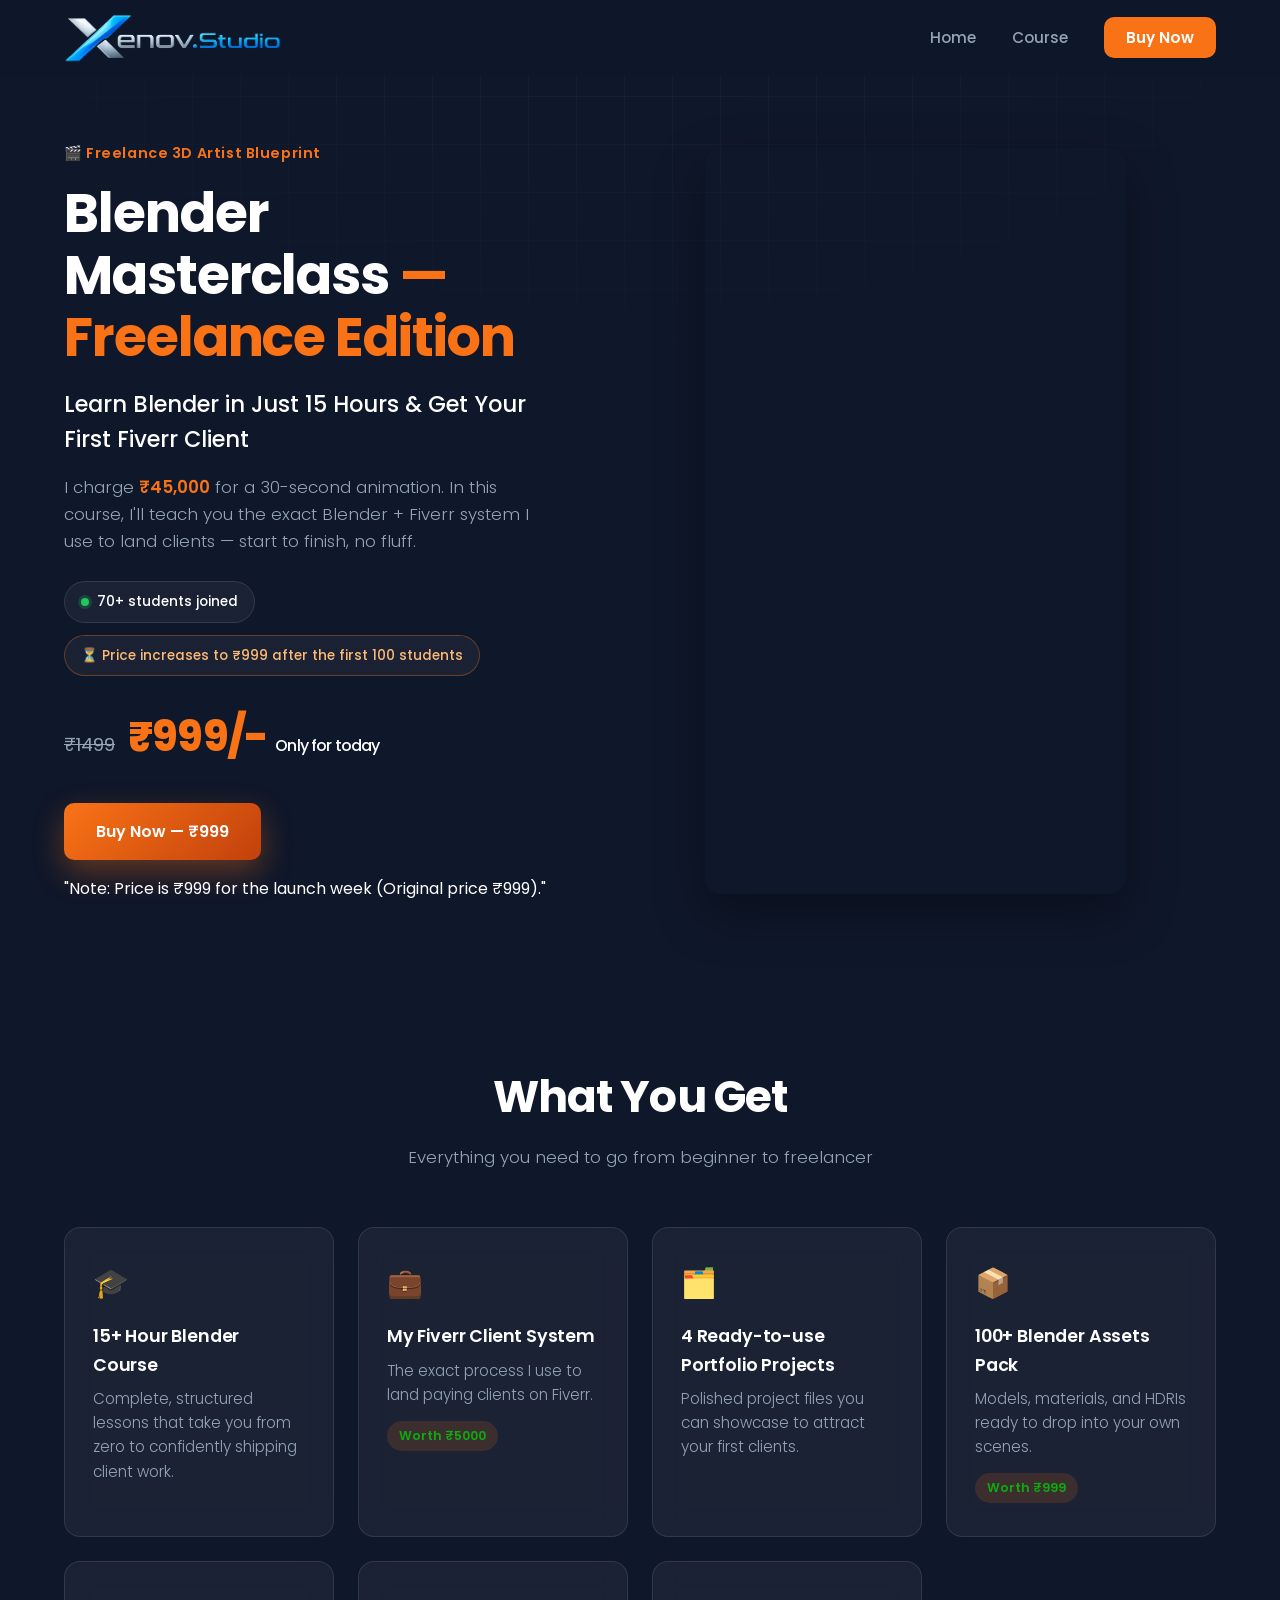
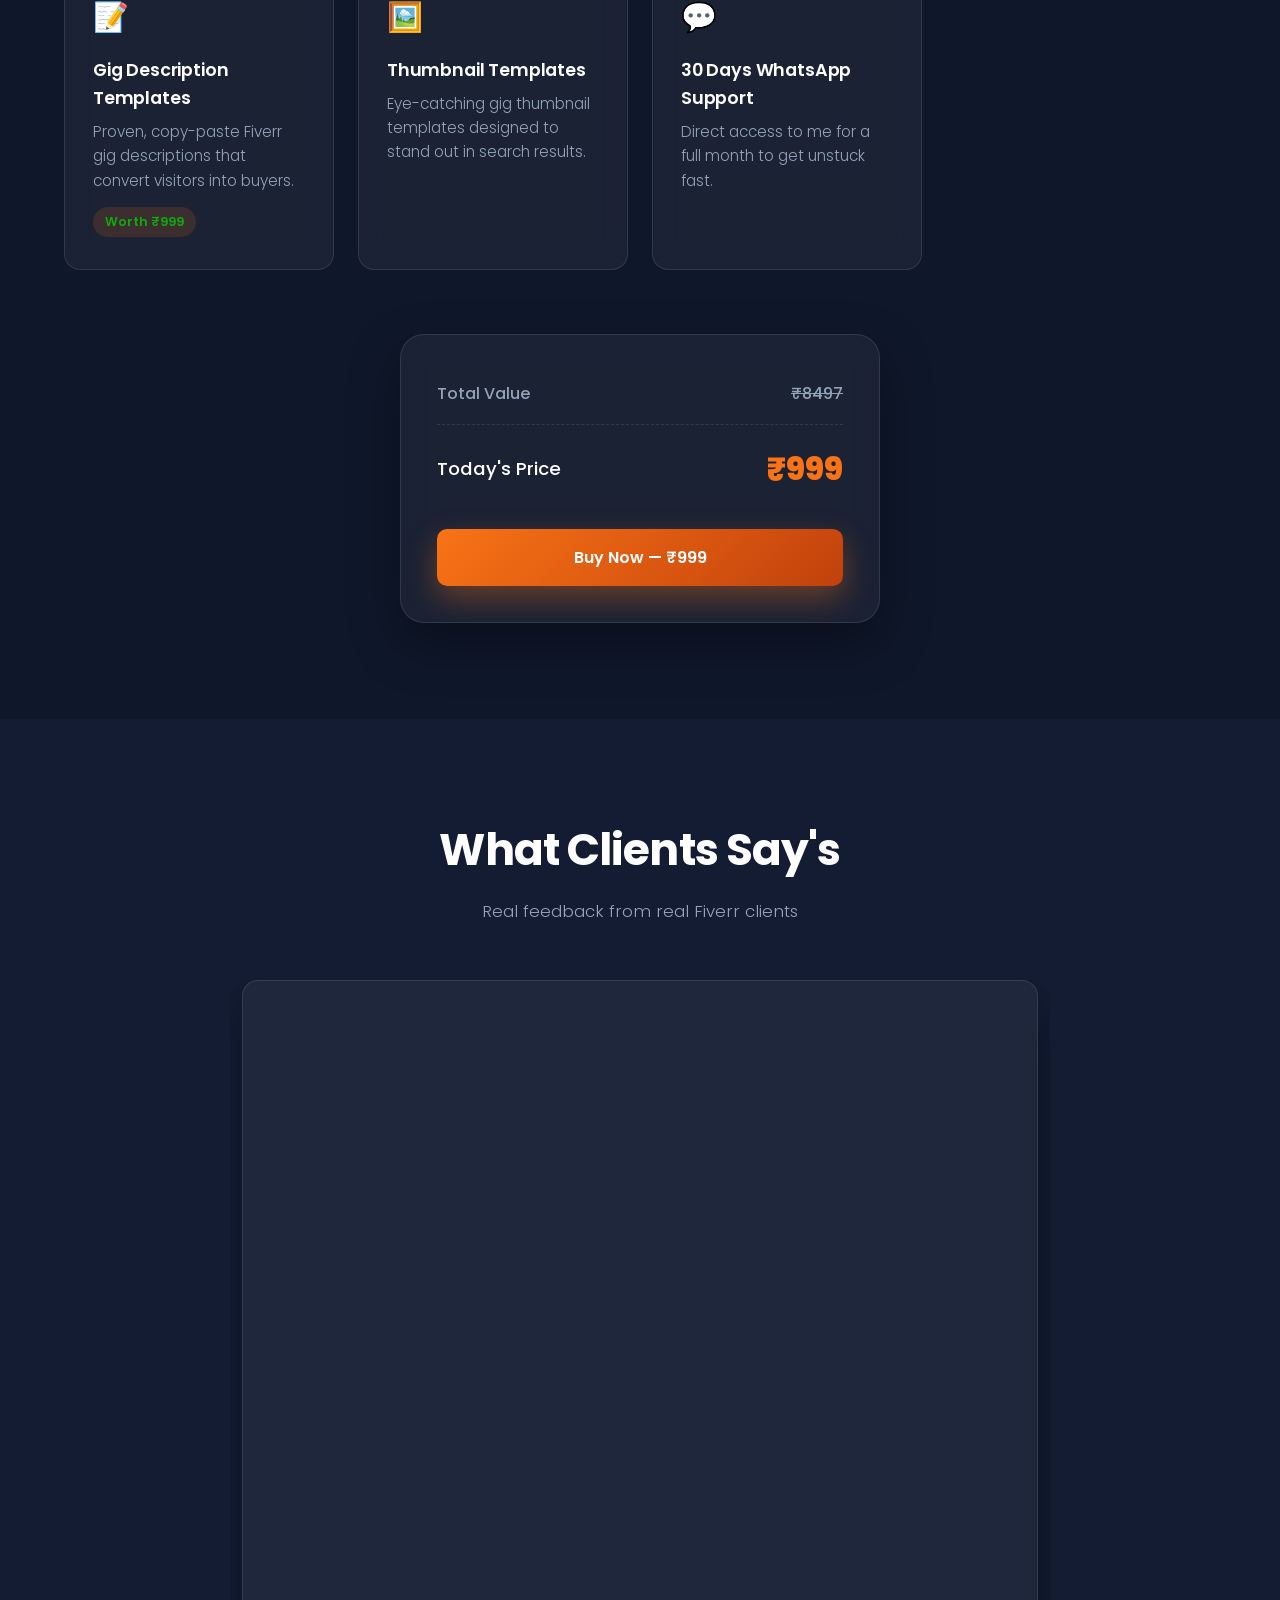
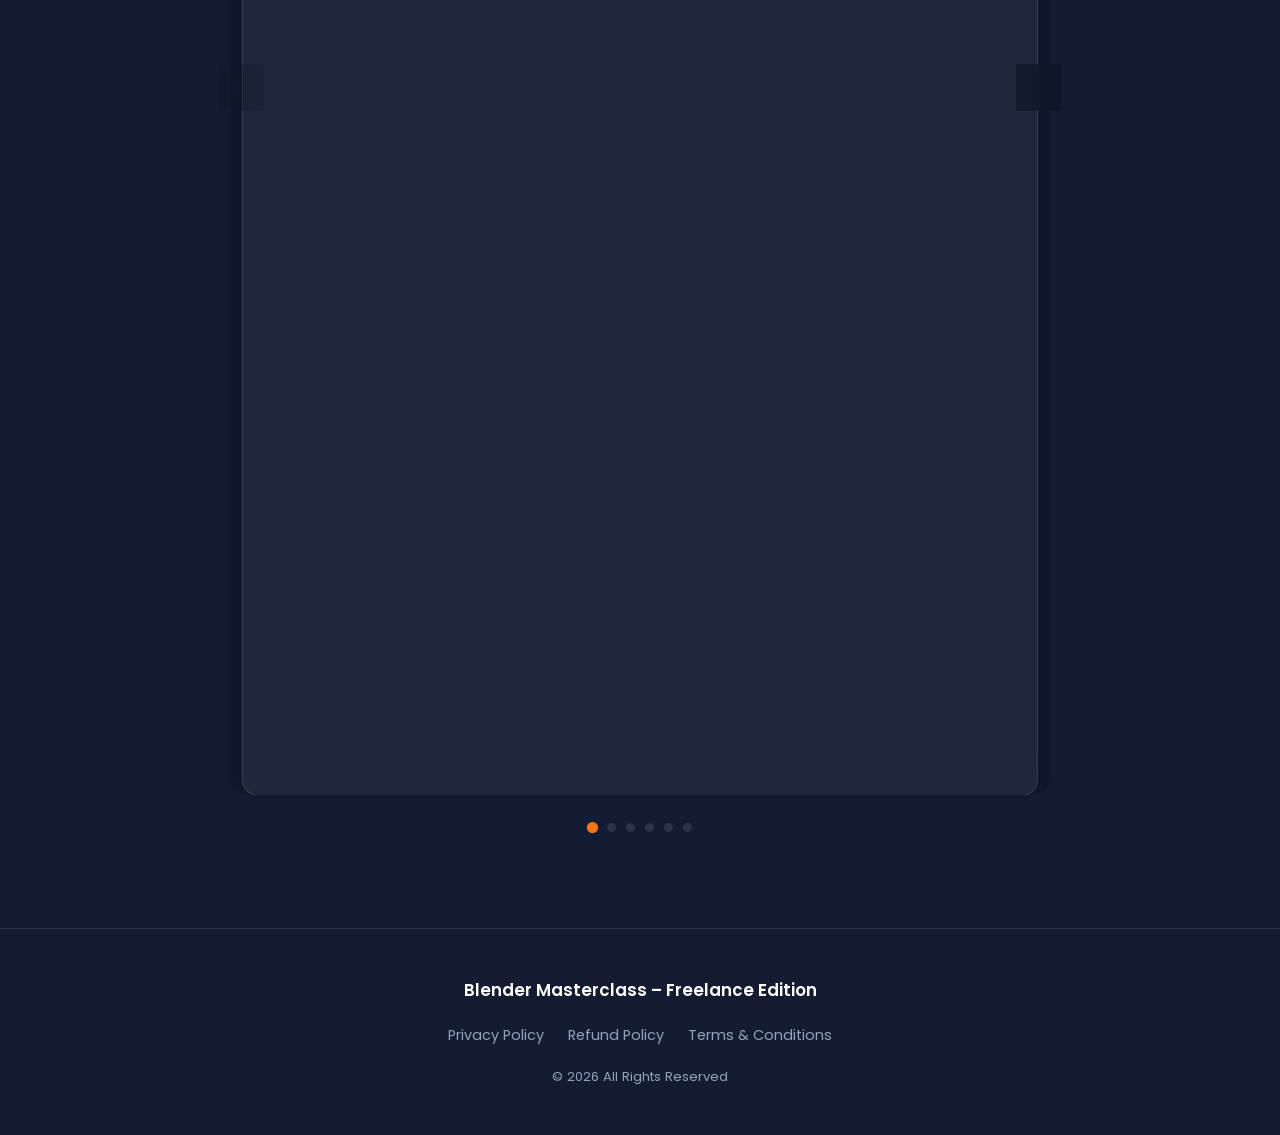
==== index.html @ 44f18f53 "Update old price from ₹999 to ₹1499" ====
<!doctype html>
<html lang="en">
  <head>
    <meta charset="UTF-8" />
    <meta name="viewport" content="width=device-width, initial-scale=1.0" />
    <title>
      Blender Masterclass – Freelance Edition | Learn Blender in 15 Hours
    </title>
    <meta
      name="description"
      content="Learn Blender in just 15 hours and land your first Fiverr client with the exact Blender + Fiverr system used to charge ₹45,000 per animation."
    />

    <!-- Google Font: Poppins -->
    <link rel="icon" type="image/png" href="images/favicon.ico" />
    <link rel="preconnect" href="https://fonts.googleapis.com" />
    <link rel="preconnect" href="https://fonts.gstatic.com" crossorigin />
    <link
      href="https://fonts.googleapis.com/css2?family=Poppins:wght@300;400;500;600;700;800&display=swap"
      rel="stylesheet"
    />
<!-- Meta Pixel Code -->
<script>
!function(f,b,e,v,n,t,s)
{if(f.fbq)return;n=f.fbq=function(){n.callMethod?
n.callMethod.apply(n,arguments):n.queue.push(arguments)};
if(!f._fbq)f._fbq=n;n.push=n;n.loaded=!0;n.version='2.0';
n.queue=[];t=b.createElement(e);t.async=!0;
t.src=v;s=b.getElementsByTagName(e)[0];
s.parentNode.insertBefore(t,s)}(window, document,'script',
'https://connect.facebook.net/en_US/fbevents.js');
fbq('init', '1655776532101405');
fbq('track', 'PageView');
</script>
<!-- What is currently on line 35 -->
<noscript>
  <img height="1" width="1" style="display:none" src="https://www.facebook.com/tr?id=1655776532101405&ev=PageView&noscript=1" />
</noscript>
<!-- End Meta Pixel Code -->
    
    <link rel="stylesheet" href="style.css" />
  </head>
  <body>
    <!-- ===================== VIEWPORT GRID BACKDROP (decorative, purely visual) ===================== -->
    <div class="viewport-grid" aria-hidden="true"></div>

    <!-- ===================== NAVIGATION ===================== -->
    <header class="navbar" id="navbar">
      <nav class="nav-container">
        <a href="#home" class="logo">
          <img src="images/Logo.png" alt="BlenderMC Logo" class="logo-img" />
        </a>

        <button
          class="hamburger"
          id="hamburger"
          aria-label="Toggle navigation menu"
          aria-expanded="false"
          aria-controls="nav-menu"
        >
          <span></span>
          <span></span>
          <span></span>
        </button>

        <ul class="nav-menu" id="nav-menu">
          <li><a href="index.html" class="nav-link">Home</a></li>
          <li><a href="#" class="nav-link">Course</a></li>
          <!-- <li><a href="index.html/contact" class="nav-link">Contact</a></li> -->
          <li>
            <!-- REPLACE HERE: Point this Buy Now link to your Razorpay payment link -->
            <a
              href="https://rzp.io/rzp/dGsF0F70"
              class="nav-link nav-cta"
              id="navBuyBtn"
              >Buy Now</a
            >
          </li>
        </ul>
      </nav>
    </header>

    <main>
      <!-- ===================== HERO SECTION ===================== -->
      <section class="hero" id="home">
        <div class="hero-container">
          <div class="hero-content fade-in">
            <p class="eyebrow">🎬 Freelance 3D Artist Blueprint</p>

            <h1 class="hero-title">
              Blender Masterclass
              <span class="accent-text">— Freelance Edition</span>
            </h1>

            <p class="hero-subtitle">
              Learn Blender in Just 15 Hours &amp; Get Your First Fiverr Client
            </p>

            <p class="hero-description">
              I charge <strong>₹45,000</strong> for a 30-second animation. In
              this course, I'll teach you the exact Blender + Fiverr system I
              use to land clients — start to finish, no fluff.
            </p>

            <div class="hero-badges">
              <span class="badge">
                <span class="badge-dot" aria-hidden="true"></span>
                70+ students joined
              </span>
              <span class="badge badge-warning">
                ⏳ Price increases to ₹999 after the first 100 students
              </span>
            </div>

            <div class="price-tag">
              <span class="price-old">₹1499</span>
              <span class="price-new"
                >₹999/- <small>Only for today</small></span
              >
            </div>

            <div class="hero-cta">
              <!-- REPLACE HERE: Add your Razorpay payment link to this Buy Now button -->
              <a
                href="https://rzp.io/rzp/dGsF0F70"
                class="btn btn-primary"
                id="heroBuyBtn"
              >
                Buy Now — ₹999
              </a>
              <!-- REPLACE HERE: Add your WhatsApp chat link (e.g. https://wa.me/916297179352) -->
              <!-- <a
                href="https://wa.me/916297179352"
                class="btn btn-secondary"
                id="heroWhatsappBtn"
                target="_blank"
                rel="noopener"
              >
                <svg
                  class="btn-icon"
                  viewBox="0 0 24 24"
                  width="20"
                  height="20"
                  aria-hidden="true"
                >
                  <path
                    fill="currentColor"
                    d="M12.04 2C6.58 2 2.13 6.45 2.13 11.91c0 1.75.46 3.48 1.32 4.98L2.05 22l5.25-1.38a9.9 9.9 0 0 0 4.74 1.2h.01c5.46 0 9.91-4.45 9.91-9.91 0-2.65-1.03-5.14-2.9-7.01A9.86 9.86 0 0 0 12.04 2zm0 18.13h-.01c-1.48 0-2.93-.4-4.2-1.10l-.3-.18-3.12.82.83-3.04-.2-.31a8.18 8.18 0 0 1-1.26-4.36c0-4.54 3.7-8.23 8.26-8.23 2.2 0 4.27.86 5.83 2.42a8.18 8.18 0 0 1 2.41 5.82c0 4.55-3.7 8.24-8.24 8.24z"
                  />
                </svg>
                Chat on WhatsApp
              </a> -->
              <p>
                "Note: Price is ₹999 for the launch week (Original price ₹999)."
              </p>
            </div>
          </div>

          <div class="hero-visual fade-in">
            <!-- Signature element: hero video styled as a Blender viewport frame -->
            <div class="viewport-frame float-anim">
              <!-- REPLACE HERE: swap YOUR_VIDEO_ID with your actual YouTube video/Shorts ID -->
              <div class="video-wrapper-vertical">
                <iframe
                  src="https://www.youtube.com/embed/dFa8QdQva6A"
                  title="Blender Masterclass Course Preview"
                  frameborder="0"
                  referrerpolicy="strict-origin-when-cross-origin"
                  allow="
                    accelerometer;
                    autoplay;
                    clipboard-write;
                    encrypted-media;
                    gyroscope;
                    picture-in-picture;
                  "
                  allowfullscreen
                  loading="lazy"
                ></iframe>
              </div>
            </div>
          </div>
        </div>
      </section>

      <!-- ===================== WHAT YOU GET SECTION ===================== -->
      <section class="features-section" id="course">
        <div class="section-container">
          <h2 class="section-heading fade-in">What You Get</h2>
          <p class="section-subheading fade-in">
            Everything you need to go from beginner to freelancer
          </p>

          <div class="features-grid">
            <div class="feature-card fade-in">
              <span class="feature-icon" aria-hidden="true">🎓</span>
              <h3>15+ Hour Blender Course</h3>
              <p>
                Complete, structured lessons that take you from zero to
                confidently shipping client work.
              </p>
            </div>

            <div class="feature-card fade-in">
              <span class="feature-icon" aria-hidden="true">💼</span>
              <h3>My Fiverr Client System</h3>
              <p>The exact process I use to land paying clients on Fiverr.</p>
              <span class="feature-value">Worth ₹5000</span>
            </div>

            <div class="feature-card fade-in">
              <span class="feature-icon" aria-hidden="true">🗂️</span>
              <h3>4 Ready-to-use Portfolio Projects</h3>
              <p>
                Polished project files you can showcase to attract your first
                clients.
              </p>
            </div>

            <div class="feature-card fade-in">
              <span class="feature-icon" aria-hidden="true">📦</span>
              <h3>100+ Blender Assets Pack</h3>
              <p>
                Models, materials, and HDRIs ready to drop into your own scenes.
              </p>
              <span class="feature-value">Worth ₹999</span>
            </div>

            <div class="feature-card fade-in">
              <span class="feature-icon" aria-hidden="true">📝</span>
              <h3>Gig Description Templates</h3>
              <p>
                Proven, copy-paste Fiverr gig descriptions that convert visitors
                into buyers.
              </p>
              <span class="feature-value">Worth ₹999</span>
            </div>

            <div class="feature-card fade-in">
              <span class="feature-icon" aria-hidden="true">🖼️</span>
              <h3>Thumbnail Templates</h3>
              <p>
                Eye-catching gig thumbnail templates designed to stand out in
                search results.
              </p>
            </div>

            <div class="feature-card fade-in">
              <span class="feature-icon" aria-hidden="true">💬</span>
              <h3>30 Days WhatsApp Support</h3>
              <p>Direct access to me for a full month to get unstuck fast.</p>
            </div>
          </div>

          <!-- Pricing summary -->
          <div class="pricing-summary fade-in">
            <div class="pricing-row">
              <span>Total Value</span>
              <span class="pricing-strike">₹8497</span>
            </div>
            <div class="pricing-row pricing-row-final">
              <span>Today's Price</span>
              <span class="pricing-final">₹999</span>
            </div>
            <!-- REPLACE HERE: Add your Razorpay payment link to this Buy Now button -->
            <a
              href="https://rzp.io/rzp/dGsF0F70"
              class="btn btn-primary btn-block"
              id="featuresBuyBtn"
              >Buy Now — ₹999</a
            >
          </div>
        </div>
      </section>
      <!-- ===================== CUSTOMER REVIEWS SECTION ===================== -->
      <section class="reviews-section" id="reviews">
        <div class="section-container">
          <h2 class="section-heading fade-in">What Clients Say's</h2>
          <p class="section-subheading fade-in">
            Real feedback from real Fiverr clients
          </p>

          <div class="reviews-carousel fade-in" id="reviewsCarousel">
            <div class="carousel-viewport" id="carouselViewport">
              <div class="reviews-track" id="reviewsTrack">
                <!-- Slide 1: YouTube video testimonial -->
                <div class="review-slide">
                  <div class="slide-frame">
                    <!-- REPLACE HERE: swap YOUR_VIDEO_ID with your testimonial video's YouTube ID -->
                    <iframe
                      src="https://www.youtube.com/embed/7azo1lVcGx8?si=S8cuepC3qhZwIMTM"
                      title="Client video testimonial"
                      frameborder="0"
                      referrerpolicy="strict-origin-when-cross-origin"
                      allow="
                        accelerometer;
                        autoplay;
                        clipboard-write;
                        encrypted-media;
                        gyroscope;
                        picture-in-picture;
                      "
                      allowfullscreen
                      loading="lazy"
                    ></iframe>
                  </div>
                </div>

                <!-- Slide 2: Fiverr gig screenshot (part 1) -->
                <div class="review-slide">
                  <div class="slide-frame slide-frame-image">
                    <!-- REPLACE HERE: swap with your Fiverr gig screenshot (top part) -->
                    <img
                      src="images/fiverr-gig-1.jpeg"
                      alt="Fiverr gig listing screenshot, part 1"
                      loading="lazy"
                    />
                  </div>
                </div>

                <!-- Slide 3: Fiverr gig screenshot (part 2) -->
                <div class="review-slide">
                  <div class="slide-frame slide-frame-image">
                    <!-- REPLACE HERE: swap with your Fiverr gig screenshot (remaining part) -->
                    <img
                      src="images/fiverr-gig-2.jpeg"
                      alt="Fiverr gig listing screenshot, part 2"
                      loading="lazy"
                    />
                  </div>
                </div>

                <!-- Slide 4: Client review 1 -->
                <div class="review-slide">
                  <div class="slide-frame slide-frame-review">
                    <div class="review-card">
                      <svg
                        class="quote-icon"
                        viewBox="0 0 32 24"
                        width="36"
                        aria-hidden="true"
                      >
                        <path
                          fill="currentColor"
                          d="M0 24V13.5C0 6 4.8 0.8 12 0v5.5C8 6.5 5.6 9 5.6 13.5H12V24H0zm18 0V13.5C18 6 22.8 0.8 30 0v5.5c-4 1-6.4 3.5-6.4 8H30V24H18z"
                        />
                      </svg>
                      <div class="testi-stars">★★★★★</div>
                      <!-- REPLACE HERE: swap in your client's review text -->
                      <p class="review-text">
                        "Amazing experience working with him! He understood
                        exactly what I wanted and delivered a high-quality video
                        even better than I expected. Communication was smooth,
                        and he was very professional throughout the whole
                        process. I highly recommend him and will definitely work
                        with him again!"
                      </p>
                      <div class="review-author">
                        <!-- REPLACE HERE: swap with client's profile/company logo -->
                        <img
                          src="images/client-logo-1.jpeg"
                          alt=""
                          class="review-avatar"
                          loading="lazy"
                        />
                        <div class="review-author-info">
                          <!-- REPLACE HERE: client name -->
                          <span class="review-name">Zetch_</span>
                          <!-- REPLACE HERE: client country/region -->
                          <span class="review-location">— Turkey</span>
                        </div>
                      </div>
                    </div>
                  </div>
                </div>

                <!-- Slide 5: Client review 2 -->
                <div class="review-slide">
                  <div class="slide-frame slide-frame-review">
                    <div class="review-card">
                      <svg
                        class="quote-icon"
                        viewBox="0 0 32 24"
                        width="36"
                        aria-hidden="true"
                      >
                        <path
                          fill="currentColor"
                          d="M0 24V13.5C0 6 4.8 0.8 12 0v5.5C8 6.5 5.6 9 5.6 13.5H12V24H0zm18 0V13.5C18 6 22.8 0.8 30 0v5.5c-4 1-6.4 3.5-6.4 8H30V24H18z"
                        />
                      </svg>
                      <div class="testi-stars">★★★★★</div>
                      <!-- REPLACE HERE: swap in your client's review text -->
                      <p class="review-text">
                        "Amazing work! Super easy to communicate with and very
                        responsive to feedback. The delivery exceeded my
                        expectations and I'll definitely come back for more
                        projects!"
                      </p>
                      <div class="review-author">
                        <!-- REPLACE HERE: swap with client's profile/company logo -->
                        <img
                          src="images/client-logo-2.jpeg"
                          alt=""
                          class="review-avatar"
                          loading="lazy"
                        />
                        <div class="review-author-info">
                          <!-- REPLACE HERE: client name -->
                          <span class="review-name">Perimvo</span>
                          <!-- REPLACE HERE: client country/region -->
                          <span class="review-location">_Netherlands</span>
                        </div>
                      </div>
                    </div>
                  </div>
                </div>

                <!-- Slide 6: Client review 3 -->
                <div class="review-slide">
                  <div class="slide-frame slide-frame-review">
                    <div class="review-card">
                      <svg
                        class="quote-icon"
                        viewBox="0 0 32 24"
                        width="36"
                        aria-hidden="true"
                      >
                        <path
                          fill="currentColor"
                          d="M0 24V13.5C0 6 4.8 0.8 12 0v5.5C8 6.5 5.6 9 5.6 13.5H12V24H0zm18 0V13.5C18 6 22.8 0.8 30 0v5.5c-4 1-6.4 3.5-6.4 8H30V24H18z"
                        />
                      </svg>
                      <div class="testi-stars">★★★★★</div>
                      <!-- REPLACE HERE: swap in your client's review text -->
                      <p class="review-text">
                        "Best guy on Fiverr, i order from him only!"
                      </p>
                      <div class="review-author">
                        <!-- REPLACE HERE: swap with client's profile/company logo -->
                        <img
                          src="images/client-logo-3.jpeg"
                          alt=""
                          class="review-avatar"
                          loading="lazy"
                        />
                        <div class="review-author-info">
                          <!-- REPLACE HERE: client name -->
                          <span class="review-name">Teamblazeforce</span>
                          <!-- REPLACE HERE: client country/region -->
                          <span class="review-location">_Norway</span>
                        </div>
                      </div>
                    </div>
                  </div>
                </div>
              </div>
            </div>

            <!-- Prev / Next controls -->
            <button
              class="carousel-btn carousel-btn-prev"
              id="prevSlideBtn"
              aria-label="Previous slide"
            >
              <svg
                viewBox="0 0 24 24"
                width="22"
                height="22"
                aria-hidden="true"
              >
                <path
                  fill="currentColor"
                  d="M10.4 7.4 14 6l-6 6 6 6 1.4-1.4L10.8 12z"
                />
              </svg>
            </button>
            <button
              class="carousel-btn carousel-btn-next"
              id="nextSlideBtn"
              aria-label="Next slide"
            >
              <svg
                viewBox="0 0 24 24"
                width="22"
                height="22"
                aria-hidden="true"
              >
                <path
                  fill="currentColor"
                  d="M8.6 7.4 10 6l6 6-6 6-1.4-1.4L13.2 12z"
                />
              </svg>
            </button>
          </div>

          <!-- Pagination dots (generated by JS) -->
          <div
            class="carousel-dots"
            id="carouselDots"
            role="tablist"
            aria-label="Review slides"
          ></div>
        </div>
      </section>
    </main>

    <!-- ===================== FOOTER ===================== -->
    <footer class="footer">
      <div class="section-container footer-container">
        <p class="footer-brand">Blender Masterclass – Freelance Edition</p>
        <ul class="footer-links">
          <li><a href="#">Privacy Policy</a></li>
          <li><a href="#">Refund Policy</a></li>
          <li><a href="#">Terms &amp; Conditions</a></li>
        </ul>
        <p class="footer-copy">© 2026 All Rights Reserved</p>
      </div>
    </footer>

    <script src="script.js"></script>
    <script>
  document.addEventListener("DOMContentLoaded", function () {
    const currentParams = window.location.search;

    if (currentParams) {
      const cleanParams = currentParams.startsWith("?") ? currentParams.substring(1) : currentParams;
      const buyButtons = document.querySelectorAll('a[href*="razorpay.com"], a[href*="rzp.io"]');

      buyButtons.forEach(function (button) {
        let originalHref = button.getAttribute("href");
        if (originalHref) {
          const separator = originalHref.includes("?") ? "&" : "?";
          button.setAttribute("href", originalHref + separator + cleanParams);
        }
      });
    }
  });
    </script>
  </body>
</html>
---- style.css ----
/* ==========================================================================
   Blender Masterclass – Freelance Edition
   style.css
   --------------------------------------------------------------------------
   Design tokens live at the top as CSS custom properties. The visual concept
   borrows from Blender's own 3D viewport: a dark workspace, dashed corner
   brackets that frame the hero preview like a viewport gizmo, and a fine
   background grid reminiscent of the 3D-cursor grid floor in Blender.
   ========================================================================== */

:root {
  /* ---- Color tokens ---- */
  --color-bg: #0F172A;
  --color-bg-soft: #131c33;
  --color-surface: rgba(255, 255, 255, 0.05);
  --color-surface-border: rgba(255, 255, 255, 0.1);
  --color-text: #FFFFFF;
  --color-text-muted: #94A3B8;
  --color-accent: #F97316;
  --color-accent-dark: #C2410C;
  --color-accent-soft: rgba(249, 115, 22, 0.15);
  --color-success: #22C55E;

  /* ---- Typography ---- */
  --font-main: 'Poppins', -apple-system, BlinkMacSystemFont, sans-serif;

  /* ---- Layout ---- */
  --max-width: 1200px;
  --radius-sm: 10px;
  --radius-md: 16px;
  --radius-lg: 24px;
  --nav-height: 76px;

  /* ---- Shadows ---- */
  --shadow-soft: 0 20px 50px rgba(0, 0, 0, 0.35);
  --shadow-glow: 0 0 0 1px rgba(249, 115, 22, 0.25), 0 20px 40px rgba(249, 115, 22, 0.15);

  /* ---- Motion ---- */
  --transition-fast: 0.2s ease;
  --transition-medium: 0.4s cubic-bezier(0.22, 1, 0.36, 1);
}

/* ==========================================================================
   Reset & base
   ========================================================================== */

* {
  margin: 0;
  padding: 0;
  box-sizing: border-box;
}

html {
  scroll-behavior: smooth;
  scroll-padding-top: var(--nav-height);
  overflow-x: hidden;
  width: 100%;
}

body {
  font-family: var(--font-main);
  background-color: var(--color-bg);
  color: var(--color-text);
  line-height: 1.6;
  overflow-x: hidden;
  width: 100%;
  max-width: 100vw;
  /* Blocks horizontal swipe/pan gestures on touch devices — this is what
     was letting a left-swipe drag the off-canvas mobile nav into view even
     though it's positioned outside the viewport. Vertical scrolling (pan-y)
     still works normally. */
  touch-action: pan-y;
  -webkit-font-smoothing: antialiased;
}

/*logo*/

.logo{
    display: flex;
    align-items: center;
    text-decoration: none;
}

.logo-img{
    height: 50px;   /* Adjust as needed */
    width: auto;
    display: block;
}

img {
  max-width: 100%;
  display: block;
}

a {
  text-decoration: none;
  color: inherit;
}

ul {
  list-style: none;
}

section {
  position: relative;
}

.section-container {
  max-width: var(--max-width);
  margin: 0 auto;
  padding: 96px 24px;
}

.section-heading {
  font-size: clamp(1.9rem, 3.5vw, 2.75rem);
  font-weight: 700;
  text-align: center;
  letter-spacing: -0.02em;
}

.section-subheading {
  text-align: center;
  color: var(--color-text-muted);
  max-width: 560px;
  margin: 12px auto 56px;
  font-weight: 300;
  font-size: 1.05rem;
}

.accent-text {
  color: var(--color-accent);
}

/* Decorative background grid, echoing a Blender viewport floor grid */
.viewport-grid {
  position: fixed;
  inset: 0;
  z-index: -1;
  background-image:
    linear-gradient(rgba(255, 255, 255, 0.035) 1px, transparent 1px),
    linear-gradient(90deg, rgba(255, 255, 255, 0.035) 1px, transparent 1px);
  background-size: 48px 48px;
  mask-image: radial-gradient(ellipse 80% 60% at 50% 0%, #000 10%, transparent 75%);
}

/* Respect reduced motion preference */
@media (prefers-reduced-motion: reduce) {
  html {
    scroll-behavior: auto;
  }
  *,
  *::before,
  *::after {
    animation-duration: 0.001ms !important;
    animation-iteration-count: 1 !important;
    transition-duration: 0.001ms !important;
    scroll-behavior: auto !important;
  }
}

/* Visible keyboard focus state for accessibility */
a:focus-visible,
button:focus-visible {
  outline: 2px solid var(--color-accent);
  outline-offset: 3px;
  border-radius: 4px;
}

/* ==========================================================================
   Buttons
   ========================================================================== */

.btn {
  display: inline-flex;
  align-items: center;
  justify-content: center;
  gap: 8px;
  padding: 16px 32px;
  border-radius: var(--radius-sm);
  font-weight: 600;
  font-size: 1rem;
  border: none;
  cursor: pointer;
  transition: transform var(--transition-fast), box-shadow var(--transition-fast), background var(--transition-fast);
  white-space: nowrap;
}

.btn-primary {
  background: linear-gradient(135deg, var(--color-accent), var(--color-accent-dark));
  color: #fff;
  box-shadow: 0 12px 30px rgba(249, 115, 22, 0.35);
}

.btn-primary:hover {
  transform: translateY(-3px);
  box-shadow: 0 16px 40px rgba(249, 115, 22, 0.5);
}

.btn-secondary {
  background: var(--color-surface);
  color: var(--color-text);
  border: 1px solid var(--color-surface-border);
  backdrop-filter: blur(10px);
}

.btn-secondary:hover {
  transform: translateY(-3px);
  border-color: var(--color-accent);
  background: rgba(249, 115, 22, 0.08);
}

.btn-block {
  width: 100%;
}

.btn-icon {
  flex-shrink: 0;
}

/* ==========================================================================
   Navbar
   ========================================================================== */

.navbar {
  position: sticky;
  top: 0;
  left: 0;
  right: 0;
  z-index: 100;
  height: var(--nav-height);
  display: flex;
  align-items: center;
  background: rgba(15, 23, 42, 0.7);
  backdrop-filter: blur(14px);
  -webkit-backdrop-filter: blur(14px);
  border-bottom: 1px solid transparent;
  transition: box-shadow var(--transition-medium), border-color var(--transition-medium), background var(--transition-medium);
}

.navbar.scrolled {
  background: rgba(15, 23, 42, 0.92);
  border-bottom-color: var(--color-surface-border);
  box-shadow: 0 10px 30px rgba(0, 0, 0, 0.35);
}

.nav-container {
  width: 100%;
  max-width: var(--max-width);
  margin: 0 auto;
  padding: 0 24px;
  display: flex;
  align-items: center;
  justify-content: space-between;
}

.logo {
  display: flex;
  align-items: center;
  gap: 8px;
  font-size: 1.25rem;
  font-weight: 700;
  letter-spacing: -0.01em;
}

.logo-mark {
  color: var(--color-accent);
  display: inline-flex;
}

.logo-accent {
  color: var(--color-accent);
}

.nav-menu {
  display: flex;
  align-items: center;
  gap: 36px;
}

.nav-link {
  font-size: 0.95rem;
  font-weight: 500;
  color: var(--color-text-muted);
  position: relative;
  transition: color var(--transition-fast);
}

.nav-link::after {
  content: "";
  position: absolute;
  left: 0;
  bottom: -6px;
  width: 0;
  height: 2px;
  background: var(--color-accent);
  transition: width var(--transition-fast);
}

.nav-link:hover {
  color: var(--color-text);
}

.nav-link:hover::after {
  width: 100%;
}

.nav-cta {
  background: var(--color-accent);
  color: #fff !important;
  padding: 10px 22px;
  border-radius: var(--radius-sm);
  font-weight: 600;
}

.nav-cta::after {
  display: none;
}

.nav-cta:hover {
  background: var(--color-accent-dark);
}

/* Hamburger (mobile) */
.hamburger {
  display: none;
  flex-direction: column;
  justify-content: center;
  gap: 5px;
  width: 40px;
  height: 40px;
  background: none;
  border: none;
  cursor: pointer;
  z-index: 110;
}

.hamburger span {
  display: block;
  width: 100%;
  height: 2px;
  background: var(--color-text);
  border-radius: 2px;
  transition: transform var(--transition-fast), opacity var(--transition-fast);
}

.hamburger.active span:nth-child(1) {
  transform: translateY(7px) rotate(45deg);
}

.hamburger.active span:nth-child(2) {
  opacity: 0;
}

.hamburger.active span:nth-child(3) {
  transform: translateY(-7px) rotate(-45deg);
}

/* ==========================================================================
   Hero
   ========================================================================== */

.hero {
  min-height: calc(100vh - var(--nav-height));
  display: flex;
  align-items: center;
  padding: 64px 0;
}

.hero-container {
  max-width: var(--max-width);
  margin: 0 auto;
  padding: 0 24px;
  display: grid;
  grid-template-columns: 0.9fr 1.1fr;
  gap: 56px;
  align-items: center;
}

.eyebrow {
  display: inline-block;
  color: var(--color-accent);
  font-weight: 600;
  font-size: 0.9rem;
  letter-spacing: 0.04em;
  margin-bottom: 18px;
}

.hero-title {
  font-size: clamp(2.2rem, 4.2vw, 3.4rem);
  font-weight: 700;
  line-height: 1.15;
  letter-spacing: -0.02em;
  margin-bottom: 18px;
}

.hero-subtitle {
  font-size: clamp(1.1rem, 2vw, 1.4rem);
  font-weight: 500;
  color: var(--color-text);
  margin-bottom: 16px;
}

.hero-description {
  color: var(--color-text-muted);
  font-weight: 300;
  font-size: 1.05rem;
  max-width: 520px;
  margin-bottom: 26px;
}

.hero-description strong {
  color: var(--color-accent);
  font-weight: 600;
}

.hero-badges {
  display: flex;
  flex-wrap: wrap;
  gap: 12px;
  margin-bottom: 28px;
}

.badge {
  display: inline-flex;
  align-items: center;
  gap: 8px;
  padding: 9px 16px;
  border-radius: 999px;
  background: var(--color-surface);
  border: 1px solid var(--color-surface-border);
  font-size: 0.85rem;
  font-weight: 500;
  color: var(--color-text);
  backdrop-filter: blur(10px);
}

.badge-dot {
  width: 8px;
  height: 8px;
  border-radius: 50%;
  background: var(--color-success);
  box-shadow: 0 0 0 3px rgba(34, 197, 94, 0.2);
}

.badge-warning {
  color: #FDBA74;
  border-color: rgba(249, 115, 22, 0.35);
}

.price-tag {
  display: flex;
  align-items: baseline;
  gap: 14px;
  margin-bottom: 32px;
}

.price-old {
  text-decoration: line-through;
  color: var(--color-text-muted);
  font-size: 1.15rem;
  font-weight: 400;
}

.price-new {
  font-size: clamp(2rem, 4vw, 2.6rem);
  font-weight: 800;
  color: var(--color-accent);
  letter-spacing: -0.02em;
}

.price-new small {
  font-size: 1rem;
  font-weight: 500;
  color: var(--color-text);
}

.hero-cta {
  display: flex;
  flex-wrap: wrap;
  gap: 16px;
}

/* ---- Hero visual: viewport-framed thumbnail (signature element) ---- */

.hero-visual {
  display: flex;
  justify-content: center;
}

.viewport-frame {
  position: relative;
  width: 100%;
  max-width: 420px;   /* was 620px — narrower to fit the vertical video */
}

.viewport-corner {
  position: absolute;
  width: 26px;
  height: 26px;
  border: 2px solid var(--color-accent);
  opacity: 0.9;
}

.viewport-corner.tl {
  top: -2px;
  left: -2px;
  border-right: none;
  border-bottom: none;
  border-top-left-radius: 8px;
}

.viewport-corner.tr {
  top: -2px;
  right: -2px;
  border-left: none;
  border-bottom: none;
  border-top-right-radius: 8px;
}

.viewport-corner.bl {
  bottom: -2px;
  left: -2px;
  border-right: none;
  border-top: none;
  border-bottom-left-radius: 8px;
}

.viewport-corner.br {
  bottom: -2px;
  right: -2px;
  border-left: none;
  border-top: none;
  border-bottom-right-radius: 8px;
}

.thumbnail-img {
  width: 100%;
  height: auto;
  border-radius: var(--radius-md);
  box-shadow: 0 25px 60px rgba(0, 0, 0, 0.45);
}

.viewport-tag {
  position: absolute;
  bottom: 30px;
  left: 30px;
  padding: 6px 12px;
  border-radius: 999px;
  background: rgba(15, 23, 42, 0.85);
  border: 1px solid var(--color-surface-border);
  font-size: 0.7rem;
  letter-spacing: 0.03em;
  color: var(--color-text-muted);
  backdrop-filter: blur(8px);
}

/* Floating animation for the hero thumbnail */
.float-anim {
  animation: float 5s ease-in-out infinite;
}

@keyframes float {
  0%, 100% { transform: translateY(0); }
  50% { transform: translateY(-14px); }
}

/* ==========================================================================
   Course Preview Section
   ========================================================================== */

.preview-section {
  background: var(--color-bg-soft);
}

.video-wrapper {
  position: relative;
  width: 100%;
  max-width: 860px;
  margin: 0 auto;
  aspect-ratio: 9 / 16;
  border-radius: var(--radius-md);
  overflow: hidden;
  box-shadow: var(--shadow-soft);
  border: 1px solid var(--color-surface-border);
}

.video-wrapper video {
  position: absolute;
  inset: 0;
  width: 100%;
  height: 100%;
  object-fit: cover;
  background: #000;
}

/* ==========================================================================
   Features / What You Get
   ========================================================================== */

.features-grid {
  display: grid;
  grid-template-columns: repeat(auto-fit, minmax(260px, 1fr));
  gap: 24px;
}

.feature-card {
  position: relative;
  padding: 32px 28px;
  border-radius: var(--radius-md);
  background: var(--color-surface);
  border: 1px solid var(--color-surface-border);
  backdrop-filter: blur(14px);
  transition: transform var(--transition-medium), box-shadow var(--transition-medium), border-color var(--transition-medium);
}

.feature-card:hover {
  transform: translateY(-8px);
  border-color: rgba(249, 115, 22, 0.4);
  box-shadow: var(--shadow-glow);
}

.feature-icon {
  display: inline-flex;
  font-size: 1.8rem;
  margin-bottom: 16px;
}

.feature-card h3 {
  font-size: 1.1rem;
  font-weight: 600;
  margin-bottom: 8px;
  letter-spacing: -0.01em;
}

.feature-card p {
  color: var(--color-text-muted);
  font-size: 0.95rem;
  font-weight: 300;
}

.feature-value {
  display: inline-block;
  margin-top: 14px;
  padding: 5px 12px;
  font-size: 0.78rem;
  font-weight: 600;
  border-radius: 999px;
  background: var(--color-accent-soft);
  color: rgb(13, 172, 13);
}

/* ---- Pricing summary card ---- */

.pricing-summary {
  max-width: 480px;
  margin: 64px auto 0;
  padding: 36px;
  border-radius: var(--radius-lg);
  background: var(--color-surface);
  border: 1px solid var(--color-surface-border);
  backdrop-filter: blur(14px);
  box-shadow: var(--shadow-soft);
}

.pricing-row {
  display: flex;
  justify-content: space-between;
  align-items: center;
  padding: 10px 0;
  color: var(--color-text-muted);
  font-weight: 500;
}

.pricing-strike {
  text-decoration: line-through;
  color: var(--color-text-muted);
}

.pricing-row-final {
  border-top: 1px dashed var(--color-surface-border);
  margin-top: 8px;
  padding-top: 18px;
  color: var(--color-text);
  font-size: 1.15rem;
}

.pricing-final {
  font-size: 2rem;
  font-weight: 800;
  color: var(--color-accent);
}

.pricing-summary .btn {
  margin-top: 24px;
}

/* ==========================================================================
   Contact Section
   ========================================================================== */

.contact-layout {
  display: flex;
  flex-direction: column;
  align-items: center;
  gap: 28px;
  max-width: 640px;
  margin: 0 auto;
}

.contact-form {
  width: 100%;
  padding: 36px;
  border-radius: var(--radius-md);
  background: var(--color-surface);
  border: 1px solid var(--color-surface-border);
  backdrop-filter: blur(14px);
  box-shadow: var(--shadow-soft);
}

.form-row {
  display: grid;
  grid-template-columns: 1fr 1fr;
  gap: 20px;
}

.form-group {
  margin-bottom: 20px;
  display: flex;
  flex-direction: column;
}

.form-group label {
  font-size: 0.85rem;
  font-weight: 500;
  color: var(--color-text-muted);
  margin-bottom: 8px;
}

.form-group input,
.form-group select {
  width: 100%;
  padding: 13px 16px;
  border-radius: var(--radius-sm);
  background: rgba(255, 255, 255, 0.04);
  border: 1px solid var(--color-surface-border);
  color: var(--color-text);
  font-family: var(--font-main);
  font-size: 0.95rem;
  transition: border-color var(--transition-fast), background var(--transition-fast);
}

.form-group select {
  appearance: none;
  background-image: url("data:image/svg+xml,%3Csvg xmlns='http://www.w3.org/2000/svg' width='14' height='9' viewBox='0 0 14 9' fill='none'%3E%3Cpath d='M1 1L7 7L13 1' stroke='%2394A3B8' stroke-width='1.6' stroke-linecap='round' stroke-linejoin='round'/%3E%3C/svg%3E");
  background-repeat: no-repeat;
  background-position: right 16px center;
  padding-right: 40px;
}

.form-group select option {
  background: var(--color-bg-soft);
  color: var(--color-text);
}

.form-group input::placeholder {
  color: rgba(148, 163, 184, 0.6);
}

.form-group input:focus,
.form-group select:focus {
  outline: none;
  border-color: var(--color-accent);
  background: rgba(249, 115, 22, 0.06);
}

.form-group input.field-invalid,
.form-group select.field-invalid {
  border-color: #f87171;
  background: rgba(248, 113, 113, 0.06);
}

.form-error {
  display: none;
  margin-top: 6px;
  font-size: 0.78rem;
  color: #f87171;
}

.form-error.visible {
  display: block;
}

.form-note {
  margin-top: 16px;
  text-align: center;
  font-size: 0.82rem;
  color: var(--color-text-muted);
}

/* ---- Contact cards ---- */

.contact-card {
  text-align: center;
  padding: 40px 28px;
  border-radius: var(--radius-md);
  background: var(--color-surface);
  border: 1px solid var(--color-surface-border);
  backdrop-filter: blur(14px);
  transition: transform var(--transition-medium), box-shadow var(--transition-medium);
}

/* ---- Quick-contact icons (WhatsApp + Email) ---- */

.contact-icons {
  display: flex;
  gap: 18px;
}

.icon-btn {
  display: flex;
  align-items: center;
  justify-content: center;
  width: 54px;
  height: 54px;
  border-radius: 50%;
  background: var(--color-surface);
  border: 1px solid var(--color-surface-border);
  color: var(--color-text-muted);
  backdrop-filter: blur(14px);
  transition: transform var(--transition-fast), color var(--transition-fast), border-color var(--transition-fast);
}

.icon-btn:hover {
  transform: translateY(-4px);
  color: var(--color-accent);
  border-color: rgba(249, 115, 22, 0.4);
}

.contact-card:hover {
  transform: translateY(-6px);
  box-shadow: var(--shadow-glow);
}

.contact-icon {
  display: inline-flex;
  color: var(--color-accent);
  margin-bottom: 16px;
}

.contact-card h3 {
  font-size: 1.15rem;
  font-weight: 600;
  margin-bottom: 6px;
}

.contact-detail {
  color: var(--color-text-muted);
  font-size: 0.95rem;
  margin-bottom: 22px;
  word-break: break-word;
}

/* ==========================================================================
   Footer
   ========================================================================== */

.footer {
  border-top: 1px solid var(--color-surface-border);
  background: var(--color-bg-soft);
}

.footer-container {
  padding: 48px 24px;
  display: flex;
  flex-direction: column;
  align-items: center;
  gap: 18px;
  text-align: center;
}

.footer-brand {
  font-weight: 600;
  font-size: 1.05rem;
}

.footer-links {
  display: flex;
  flex-wrap: wrap;
  justify-content: center;
  gap: 24px;
}

.footer-links a {
  color: var(--color-text-muted);
  font-size: 0.9rem;
  transition: color var(--transition-fast);
}

.footer-links a:hover {
  color: var(--color-accent);
}

.footer-copy {
  color: var(--color-text-muted);
  font-size: 0.82rem;
}

/* ==========================================================================
   Floating Buttons
   ========================================================================== */

.floating-whatsapp {
  position: fixed;
  bottom: 24px;
  right: 24px;
  width: 58px;
  height: 58px;
  display: flex;
  align-items: center;
  justify-content: center;
  border-radius: 50%;
  background: #25D366;
  color: #fff;
  box-shadow: 0 12px 30px rgba(37, 211, 102, 0.4);
  z-index: 90;
  transition: transform var(--transition-fast);
}

.floating-whatsapp:hover {
  transform: scale(1.08);
}

.floating-buy {
  position: fixed;
  bottom: 24px;
  left: 24px;
  right: 100px;
  display: none;
  align-items: center;
  justify-content: center;
  gap: 8px;
  padding: 15px;
  border-radius: var(--radius-sm);
  background: linear-gradient(135deg, var(--color-accent), var(--color-accent-dark));
  color: #fff;
  font-weight: 600;
  box-shadow: 0 12px 30px rgba(249, 115, 22, 0.4);
  z-index: 90;
}

.floating-buy-price {
  opacity: 0.9;
}

/* ==========================================================================
   Scroll fade-in animation
   ========================================================================== */

.fade-in {
  opacity: 0;
  transform: translateY(24px);
  transition: opacity 0.7s ease, transform 0.7s ease;
}

.fade-in.visible {
  opacity: 1;
  transform: translateY(0);
}

/* ==========================================================================
   Responsive breakpoints
   ========================================================================== */

/* Tablet and below */
@media (max-width: 900px) {
  .hero-container {
    grid-template-columns: 1fr;
    text-align: center;
  }

  .hero-visual {
    order: -1;
  }

  .hero-description {
    margin-inline: auto;
  }

  .hero-badges,
  .hero-cta,
  .price-tag {
    justify-content: center;
  }

  .viewport-frame {
    max-width: 620px;
  }

  .contact-layout {
    max-width: 560px;
  }
}

@media (max-width: 560px) {
  .contact-form {
    padding: 28px 22px;
  }

  .form-row {
    grid-template-columns: 1fr;
    gap: 0;
  }
}

/* Mobile nav */
@media (max-width: 760px) {
  .hamburger {
    display: flex;
  }

  .nav-menu {
    position: fixed;
    top: var(--nav-height);
    right: 0;
    height: calc(100vh - var(--nav-height));
    width: min(78vw, 320px);
    flex-direction: column;
    align-items: flex-start;
    gap: 8px;
    padding: 32px 28px;
    background: rgba(15, 23, 42, 0.98);
    border-left: 1px solid var(--color-surface-border);
    transform: translateX(100%);
    transition: transform var(--transition-medium), visibility var(--transition-medium);
    visibility: hidden;
  }

  .nav-menu.open {
    transform: translateX(0);
    visibility: visible;
  }

  .nav-menu li {
    width: 100%;
  }

  .nav-link {
    display: block;
    width: 100%;
    padding: 12px 0;
    font-size: 1.05rem;
  }

  .nav-cta {
    text-align: center;
    margin-top: 8px;
  }

  /* Reveal the floating mobile Buy Now button */
  .floating-buy {
    display: flex;
  }

  .floating-whatsapp {
    width: 52px;
    height: 52px;
    bottom: 88px;
  }
}

@media (max-width: 560px) {
  .section-container {
    padding: 72px 20px;
  }

  .hero-cta {
    flex-direction: column;
    width: 100%;
  }

  .hero-cta .btn {
    width: 100%;
  }

  .price-tag {
    flex-direction: column;
    align-items: flex-start;
    gap: 4px;
  }

  .floating-buy {
    left: 16px;
    right: 16px;
    bottom: 16px;
  }

  .floating-whatsapp {
    right: 16px;
    bottom: 82px;
  }
}






.video-wrapper-vertical {
  position: relative;
  width: 100%;
  max-width: 420px;
  aspect-ratio: 9 / 16;
  margin: 0 auto;
  border-radius: var(--radius-md);
  overflow: hidden;
  box-shadow: var(--shadow-soft);
}

.video-wrapper-vertical iframe {
  position: absolute;
  inset: 0;
  width: 100%;
  height: 100%;
  border: 0;
}

/* ==========================================================================
   Customer Reviews Carousel
   ========================================================================== */

.reviews-section {
  background: var(--color-bg-soft);
}

.reviews-carousel {
  position: relative;
  max-width: 820px;
  margin: 0 auto;
}

/* Clips the neighboring slides so only the active one is ever visible */
.carousel-viewport {
  overflow: hidden;
  border-radius: var(--radius-md);
  transition: height 0.4s ease;   /* NEW — smooth height change between slides */
}

.reviews-track {
  display: flex;
   align-items: flex-start;   /* NEW — stops all slides stretching to the tallest one's height */
  width: 100%;
  transition: transform var(--transition-medium);
}

.review-slide {
  flex: 0 0 100%;
  width: 100%;
  box-sizing: border-box;
  padding: 0 12px;
  display: flex;             /* NEW */
  align-items: center;       /* NEW */
  justify-content: center;   /* NEW */
}

/* Every slide sits inside a fixed 16:9 frame, whatever its content */
.slide-frame {
  position: relative;
  width: 100%;
  aspect-ratio: 9 / 16;
  border-radius: var(--radius-md);
  overflow: hidden;
  border: 1px solid var(--color-surface-border);
  background: var(--color-surface);
  box-shadow: var(--shadow-soft);
  transform: scale(0.96);
  opacity: 0.7;
  transition: transform 0.5s ease, opacity 0.5s ease;
}

/* Active slide "pops" into focus */
.review-slide.is-active .slide-frame {
  transform: scale(1);
  opacity: 1;
}

.slide-frame iframe {
  position: absolute;
  inset: 0;
  width: 100%;
  height: 100%;
  border: 0;
}

/* Screenshot slides: contain (not crop) so nothing important gets cut off */
.slide-frame-image {
  display: flex;
  align-items: center;
  justify-content: center;
  background: var(--color-bg);
}

.slide-frame-image img {
  width: 100%;
  height: 100%;
  object-fit: contain;
}

/* Review-text slides */
.slide-frame-review {
  display: flex;
  align-items: center;
  justify-content: center;
  padding: 40px;
  aspect-ratio: auto;   /* NEW — overrides the inherited 16:9 ratio */
  min-height: 320px;    /* NEW — sensible floor so it doesn't collapse too small */
  height: auto;         /* NEW */
}

.review-card {
  max-width: 520px;
  text-align: center;
}

.quote-icon {
  color: var(--color-accent);
  opacity: 0.6;
  margin-bottom: 12px;
}

.testi-stars {
  color: var(--color-accent);
  font-size: 1rem;
  letter-spacing: 2px;
  margin-bottom: 12px;
}

.review-text {
  font-size: clamp(1rem, 2vw, 1.2rem);
  font-weight: 300;
  color: var(--color-text);
  line-height: 1.7;
  margin-bottom: 24px;
}

.review-author {
  display: flex;
  align-items: center;
  justify-content: center;
  gap: 12px;
}

.review-avatar {
  width: 44px;
  height: 44px;
  border-radius: 50%;
  object-fit: cover;
  border: 1px solid var(--color-surface-border);
}

.review-author-info {
  display: flex;
  flex-direction: column;
  align-items: flex-start;
  text-align: left;
}

.review-name {
  font-weight: 600;
  font-size: 0.95rem;
  color: var(--color-text);
}

.review-location {
  font-size: 0.82rem;
  color: var(--color-text-muted);
}

/* ---- Prev / Next buttons ---- */

.carousel-btn {
  position: absolute;
  top: 50%;
  transform: translateY(-50%);
  width: 46px;
  height: 46px;
  display: flex;
  align-items: center;
  justify-content: center;
  border-radius: 50%;
  background: rgba(15, 23, 42, 0.75);
  border: 1px solid var(--color-surface-border);
  color: var(--color-text);
  backdrop-filter: blur(10px);
  cursor: pointer;
  z-index: 5;
  transition: transform var(--transition-fast), color var(--transition-fast), border-color var(--transition-fast), opacity var(--transition-fast);
}

.carousel-btn:hover {
  color: var(--color-accent);
  border-color: rgba(249, 115, 22, 0.4);
}

.carousel-btn:disabled {
  opacity: 0.3;
  cursor: default;
}

.carousel-btn:disabled:hover {
  color: var(--color-text);
  border-color: var(--color-surface-border);
}

.carousel-btn-prev {
  left: -12px;
}

.carousel-btn-prev:hover {
  transform: translateY(-50%) translateX(-2px);
}

.carousel-btn-next {
  right: -12px;
}

.carousel-btn-next:hover {
  transform: translateY(-50%) translateX(2px);
}

/* ---- Pagination dots ---- */

.carousel-dots {
  display: flex;
  justify-content: center;
  gap: 10px;
  margin-top: 28px;
}

.carousel-dot {
  width: 9px;
  height: 9px;
  border-radius: 50%;
  background: var(--color-surface-border);
  border: none;
  cursor: pointer;
  padding: 0;
  transition: background var(--transition-fast), transform var(--transition-fast);
}

.carousel-dot:hover {
  background: rgba(249, 115, 22, 0.5);
}

.carousel-dot.active {
  background: var(--color-accent);
  transform: scale(1.25);
}

/* ---- Responsive ---- */

@media (max-width: 640px) {
  .carousel-btn-prev { left: 6px; }
  .carousel-btn-next { right: 6px; }

  .slide-frame-review {
    padding: 24px;
    min-height: 280px;   /* NEW */
  }

  .review-author { flex-direction: column; gap: 8px; }
  .review-author-info { align-items: center; text-align: center; }
}
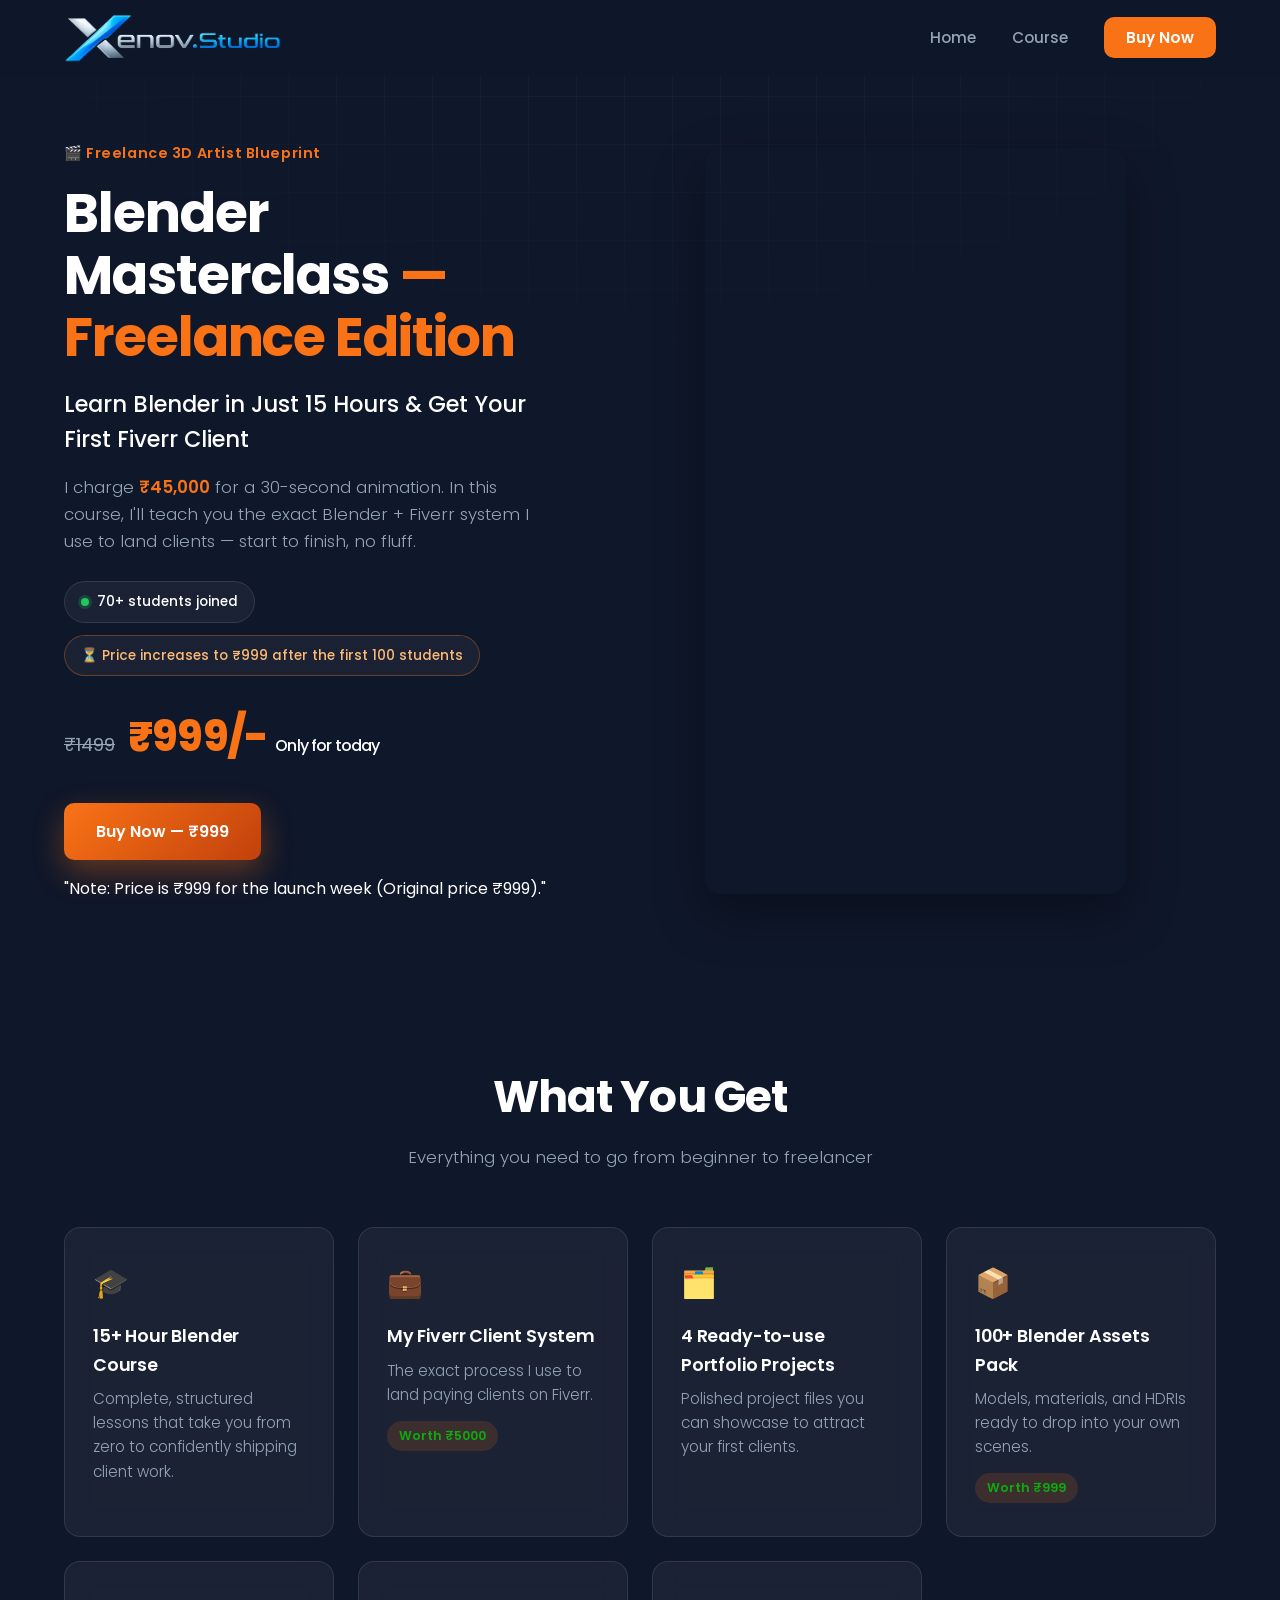
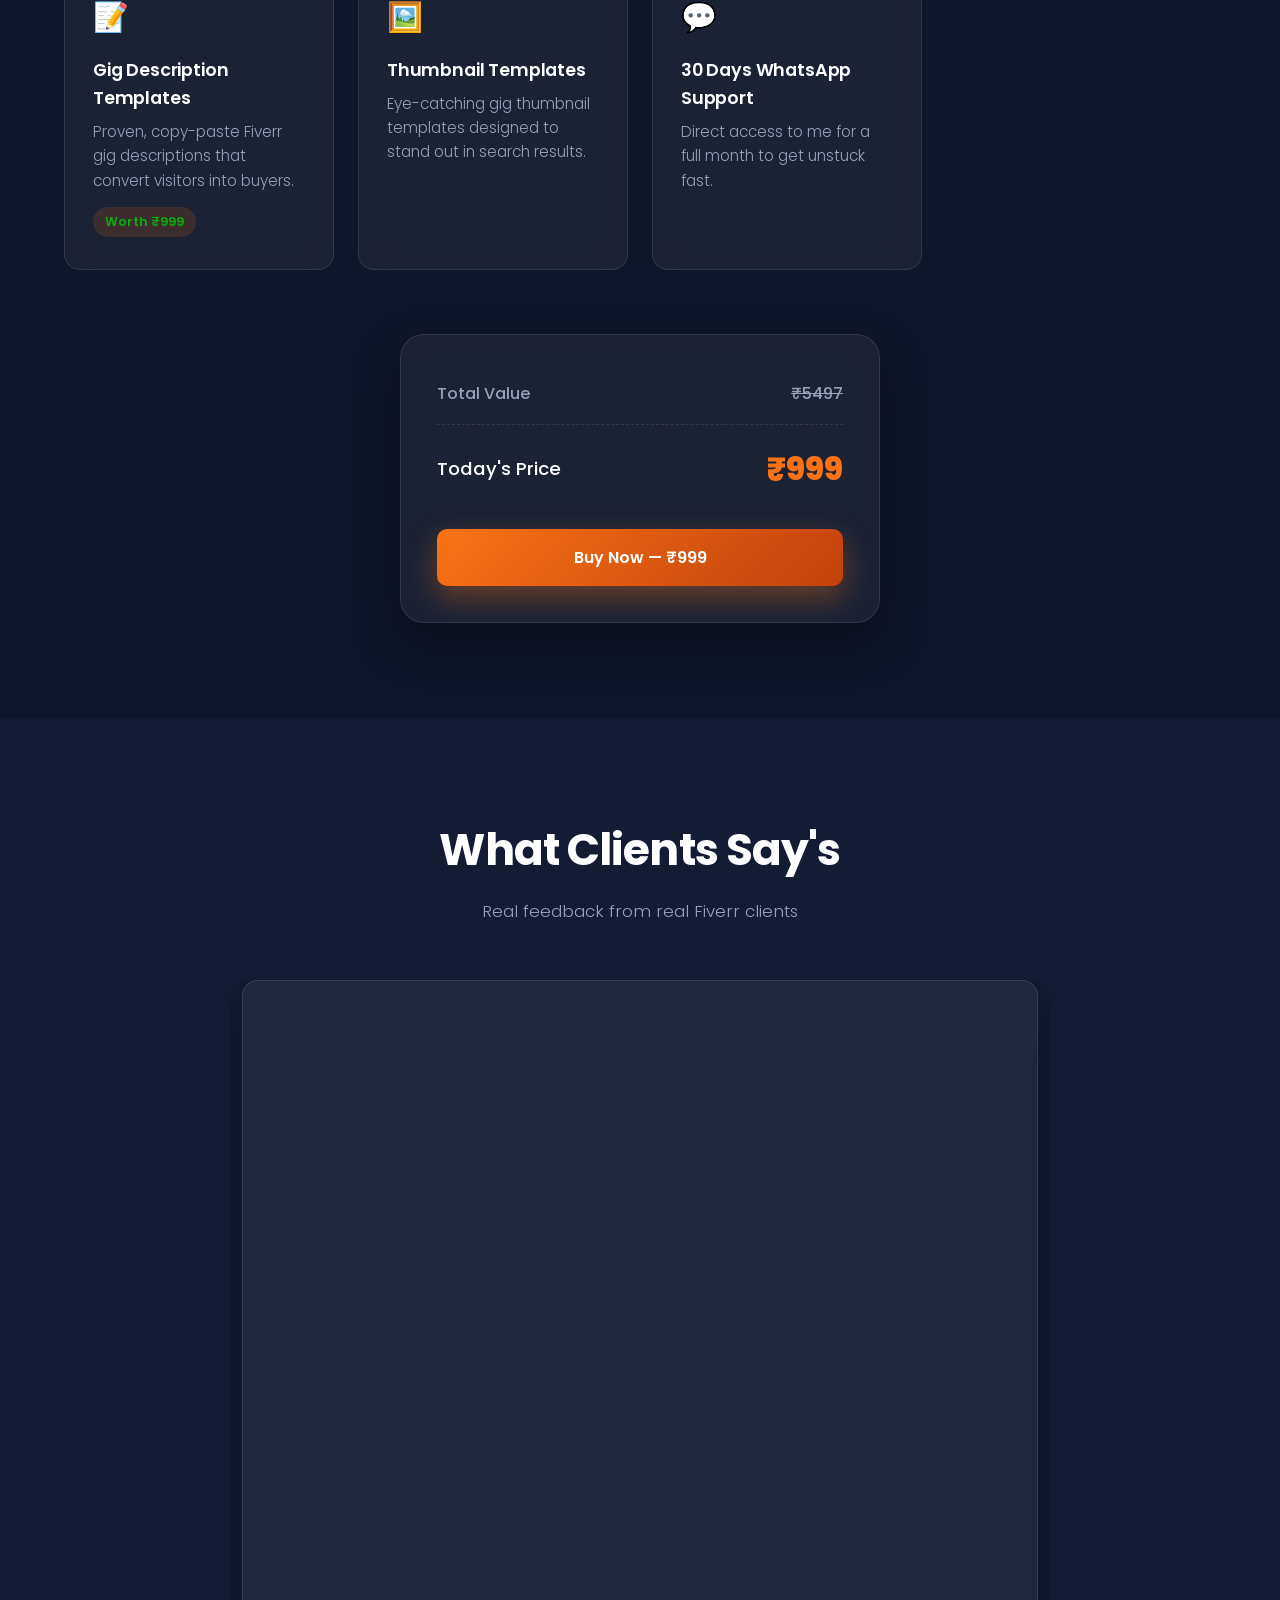
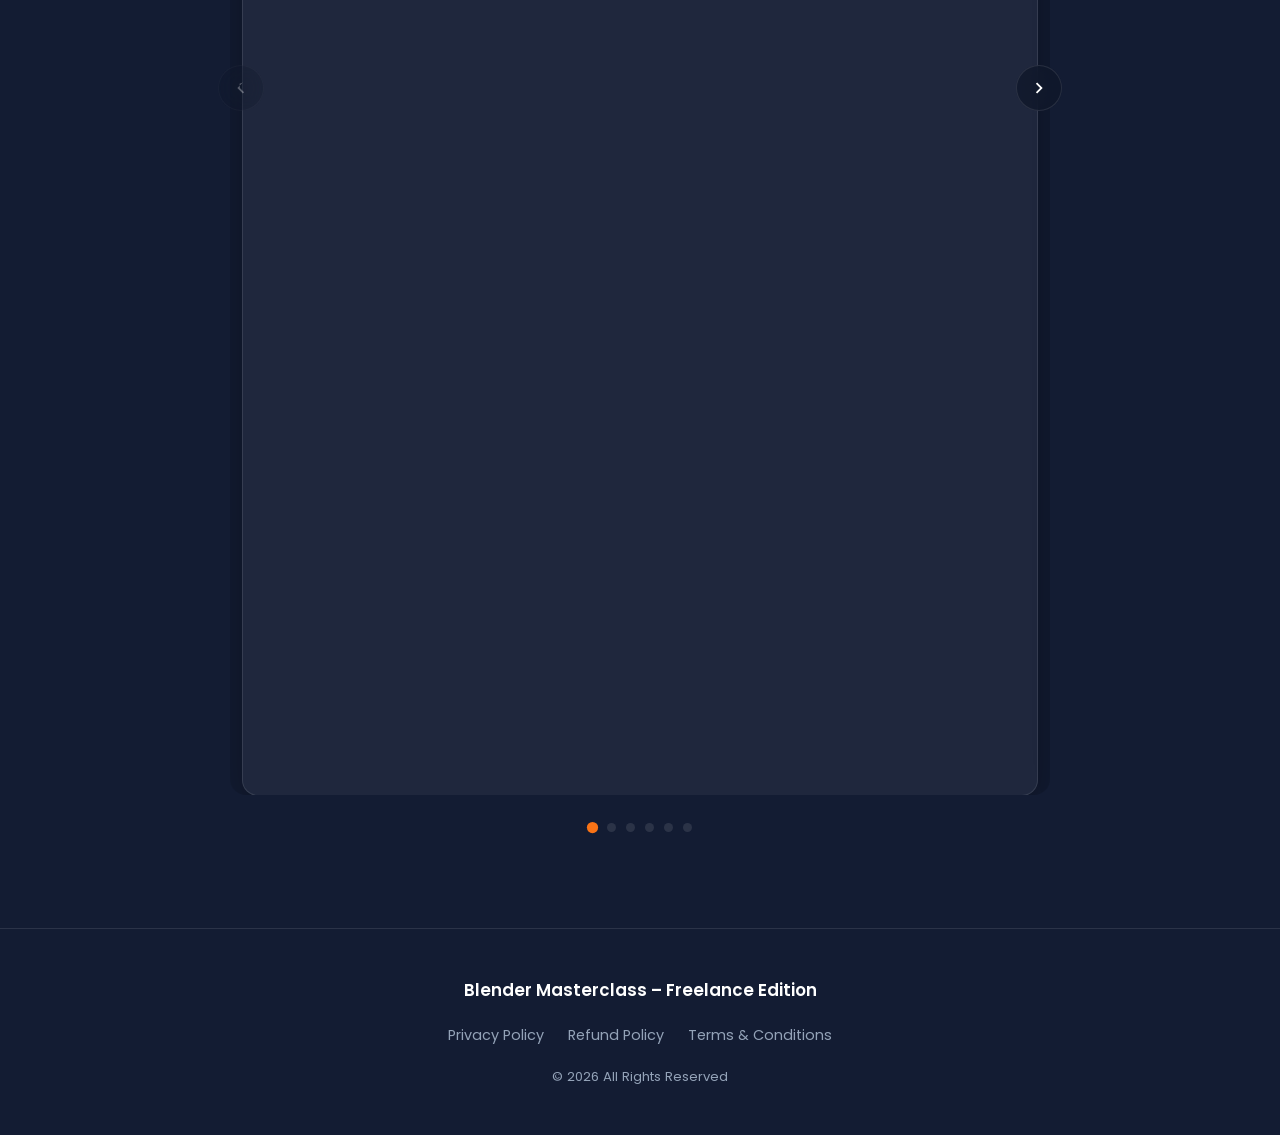
==== commit fa6ca830: "Update pricing from ₹8497 to ₹5497" ====
--- a/index.html
+++ b/index.html
@@ -256,7 +256,7 @@
           <div class="pricing-summary fade-in">
             <div class="pricing-row">
               <span>Total Value</span>
-              <span class="pricing-strike">₹8497</span>
+              <span class="pricing-strike">₹5497</span>
             </div>
             <div class="pricing-row pricing-row-final">
               <span>Today's Price</span>
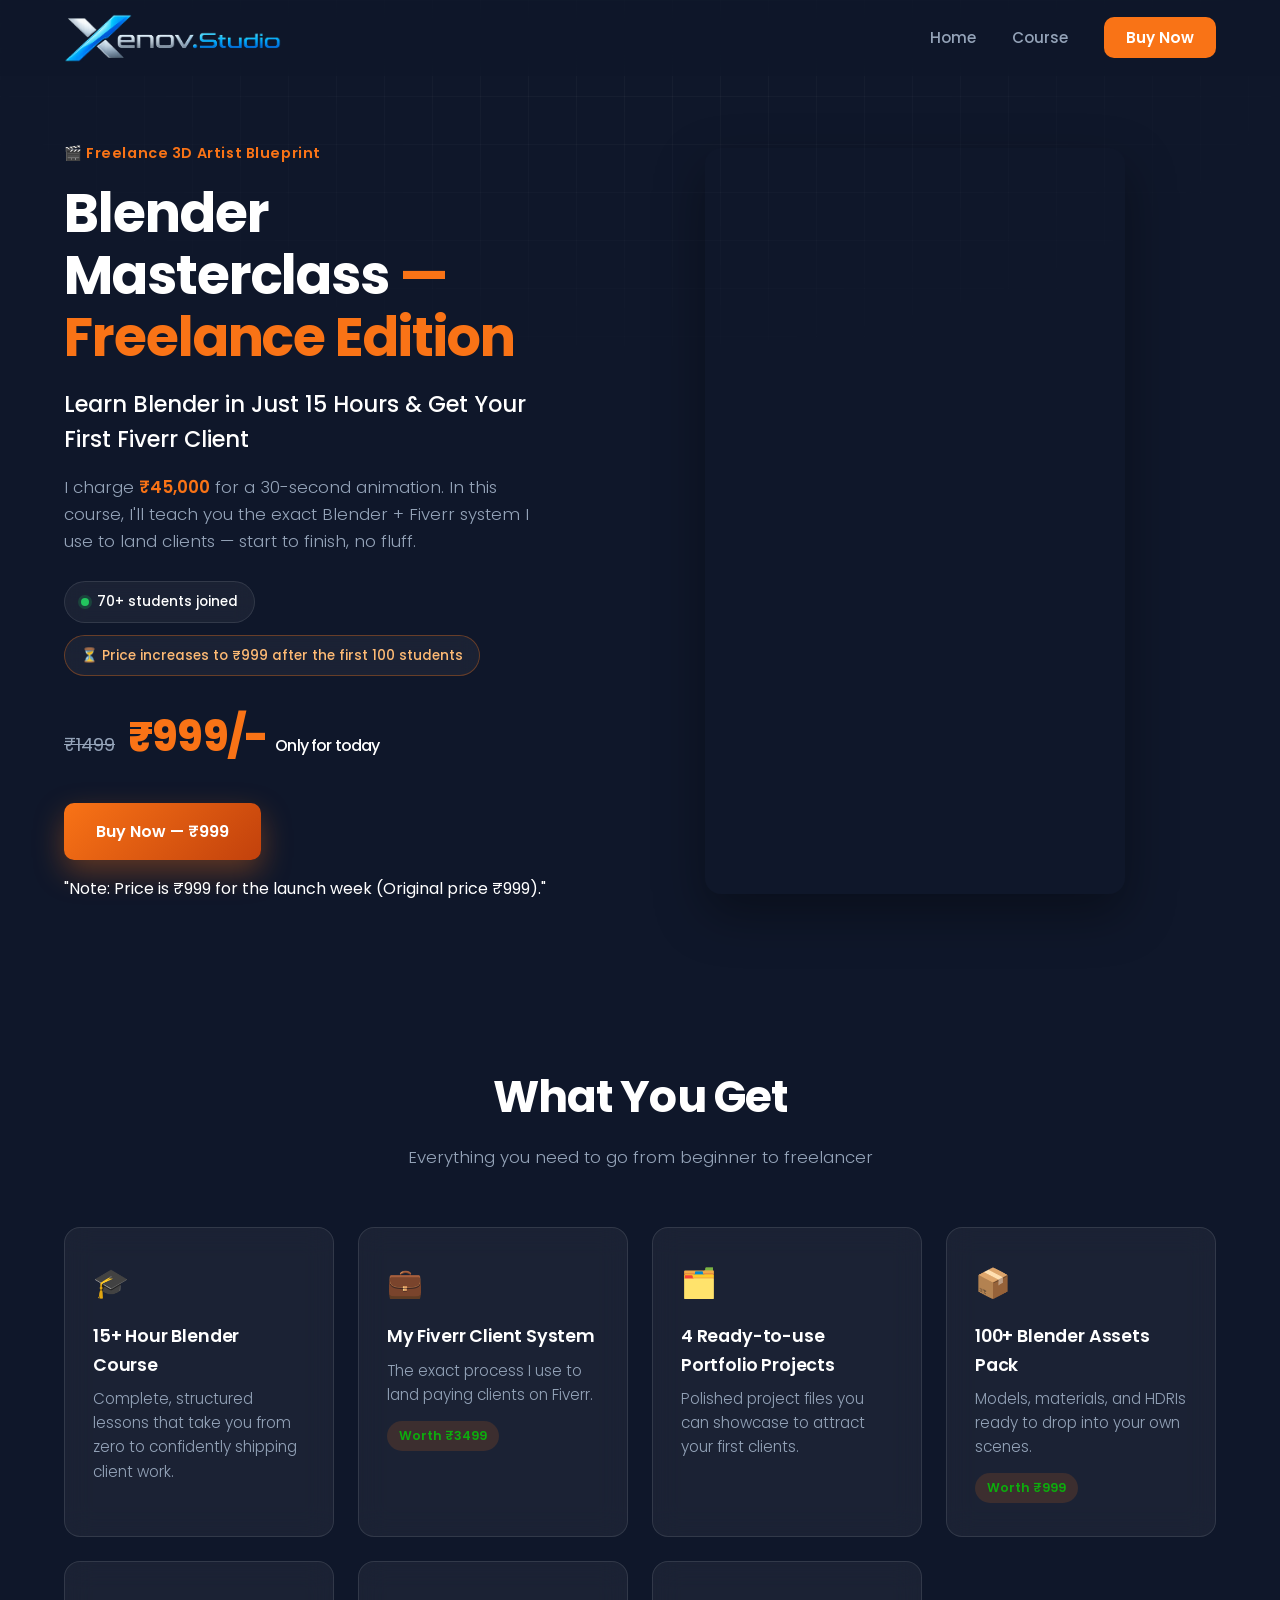
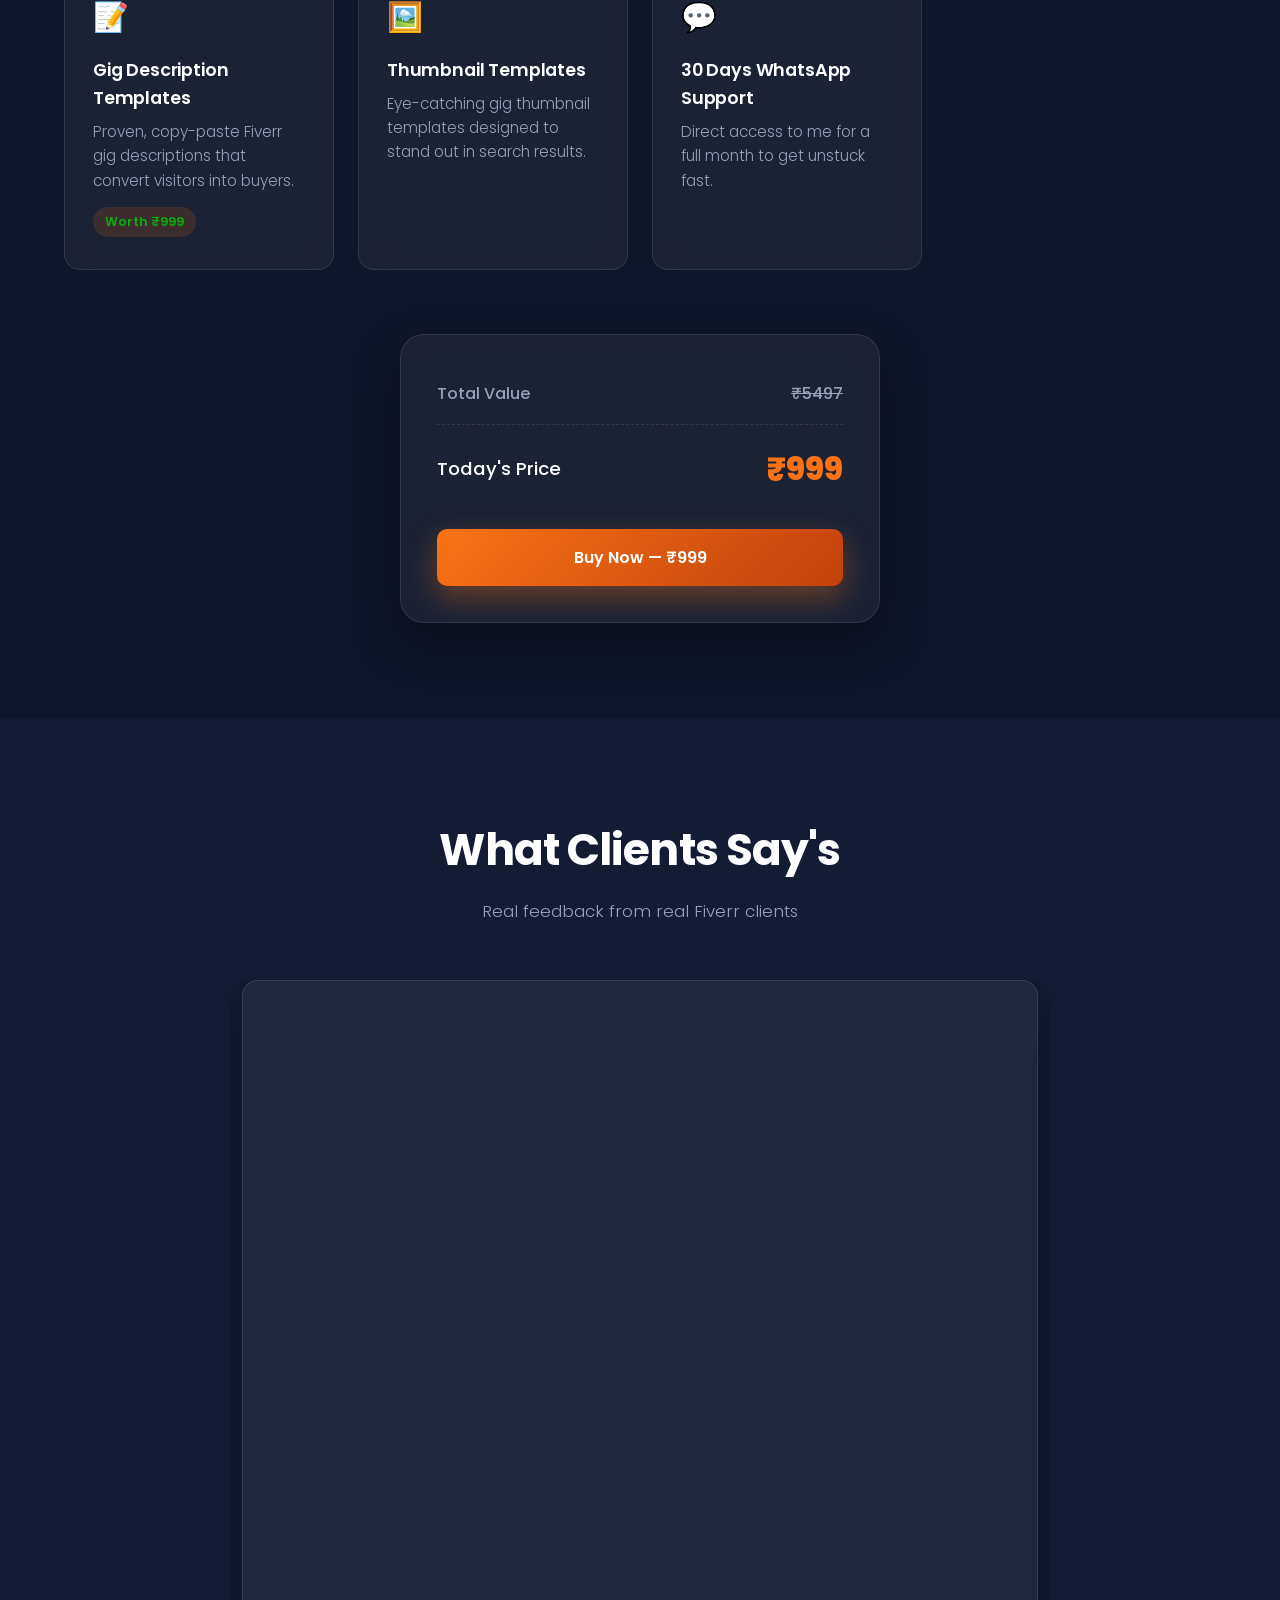
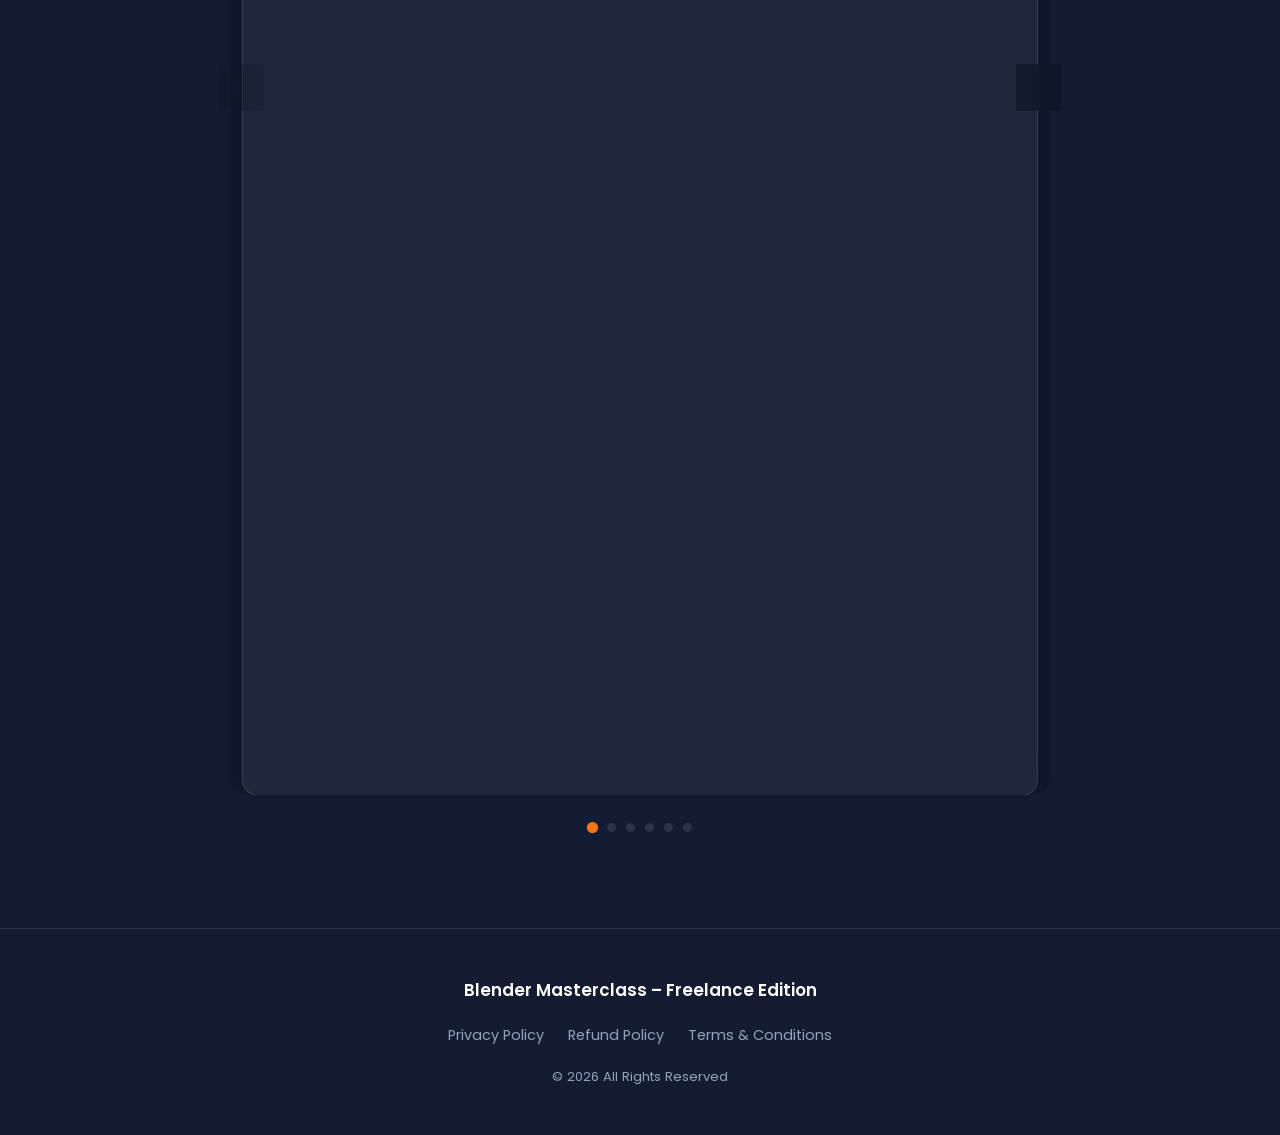
==== commit b369d7fe: "Update feature value price in index.html" ====
--- a/index.html
+++ b/index.html
@@ -205,7 +205,7 @@
               <span class="feature-icon" aria-hidden="true">💼</span>
               <h3>My Fiverr Client System</h3>
               <p>The exact process I use to land paying clients on Fiverr.</p>
-              <span class="feature-value">Worth ₹5000</span>
+              <span class="feature-value">Worth ₹3499</span>
             </div>
 
             <div class="feature-card fade-in">
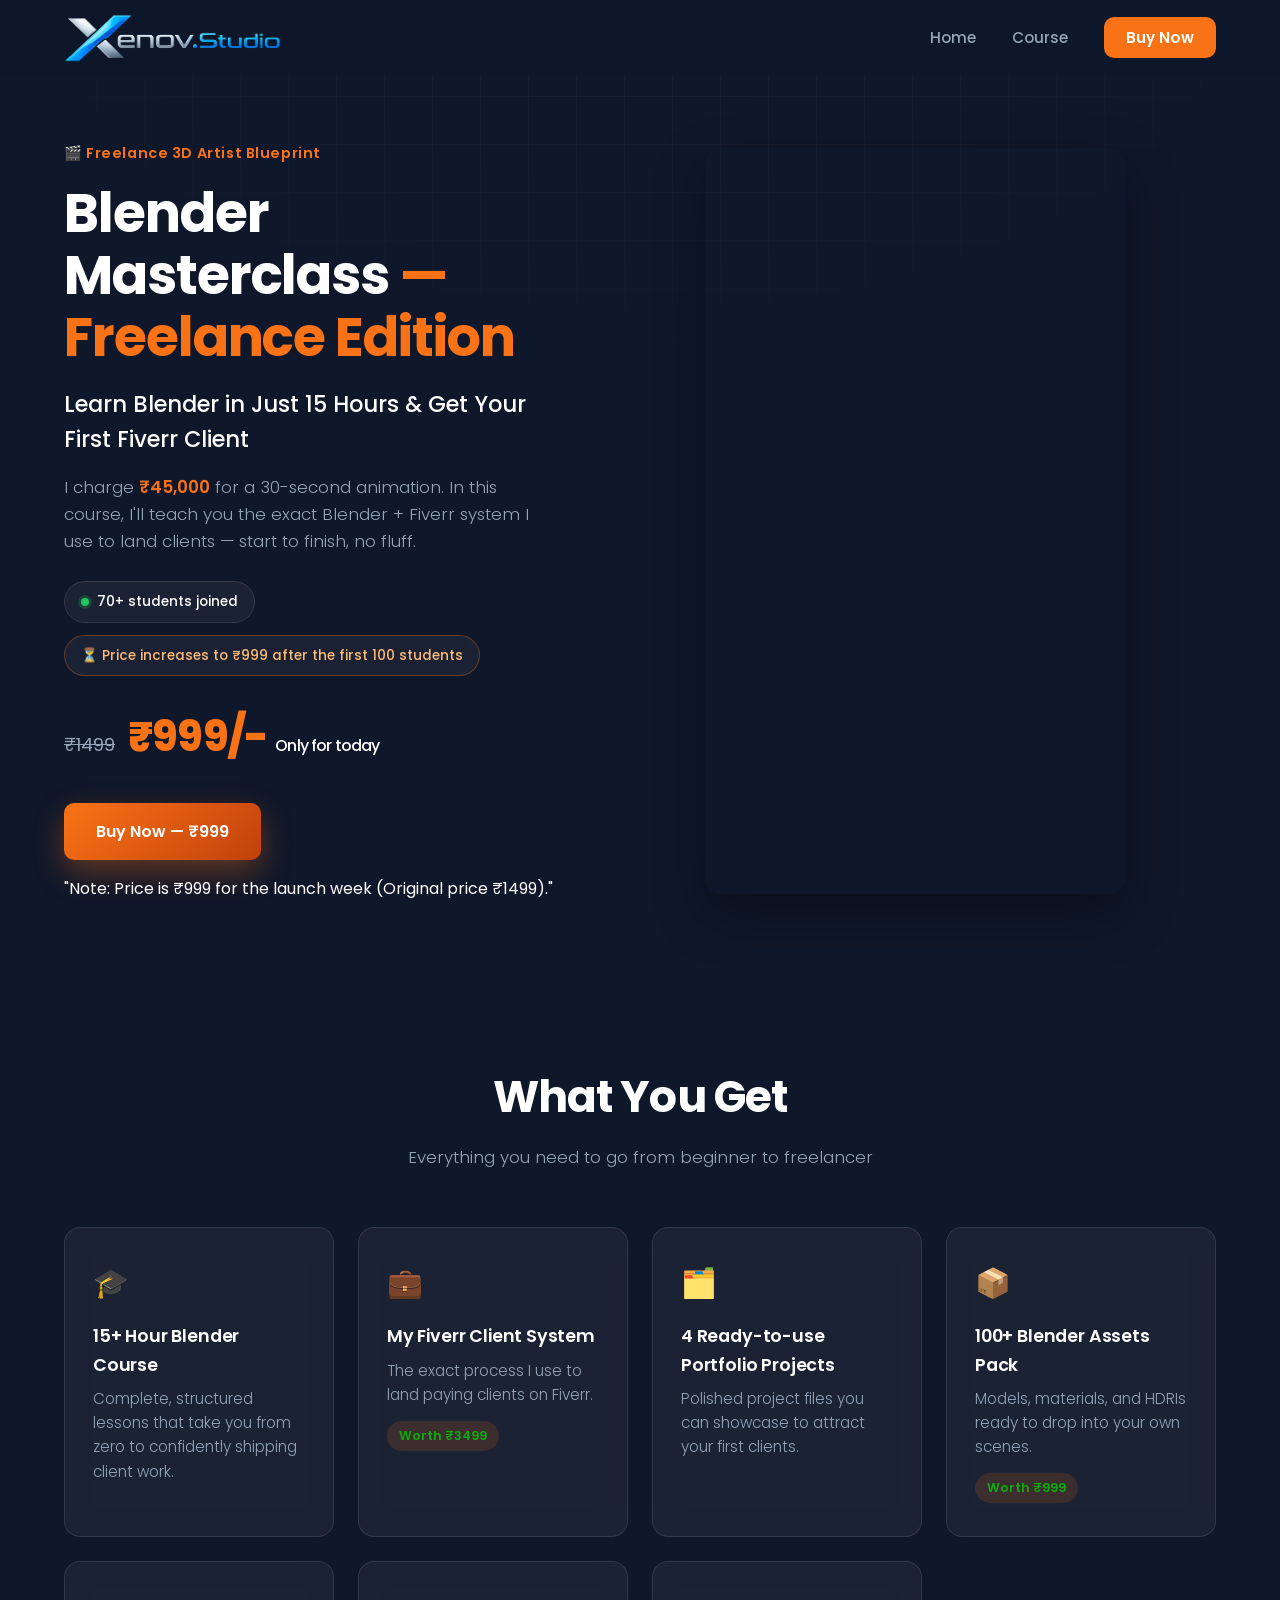
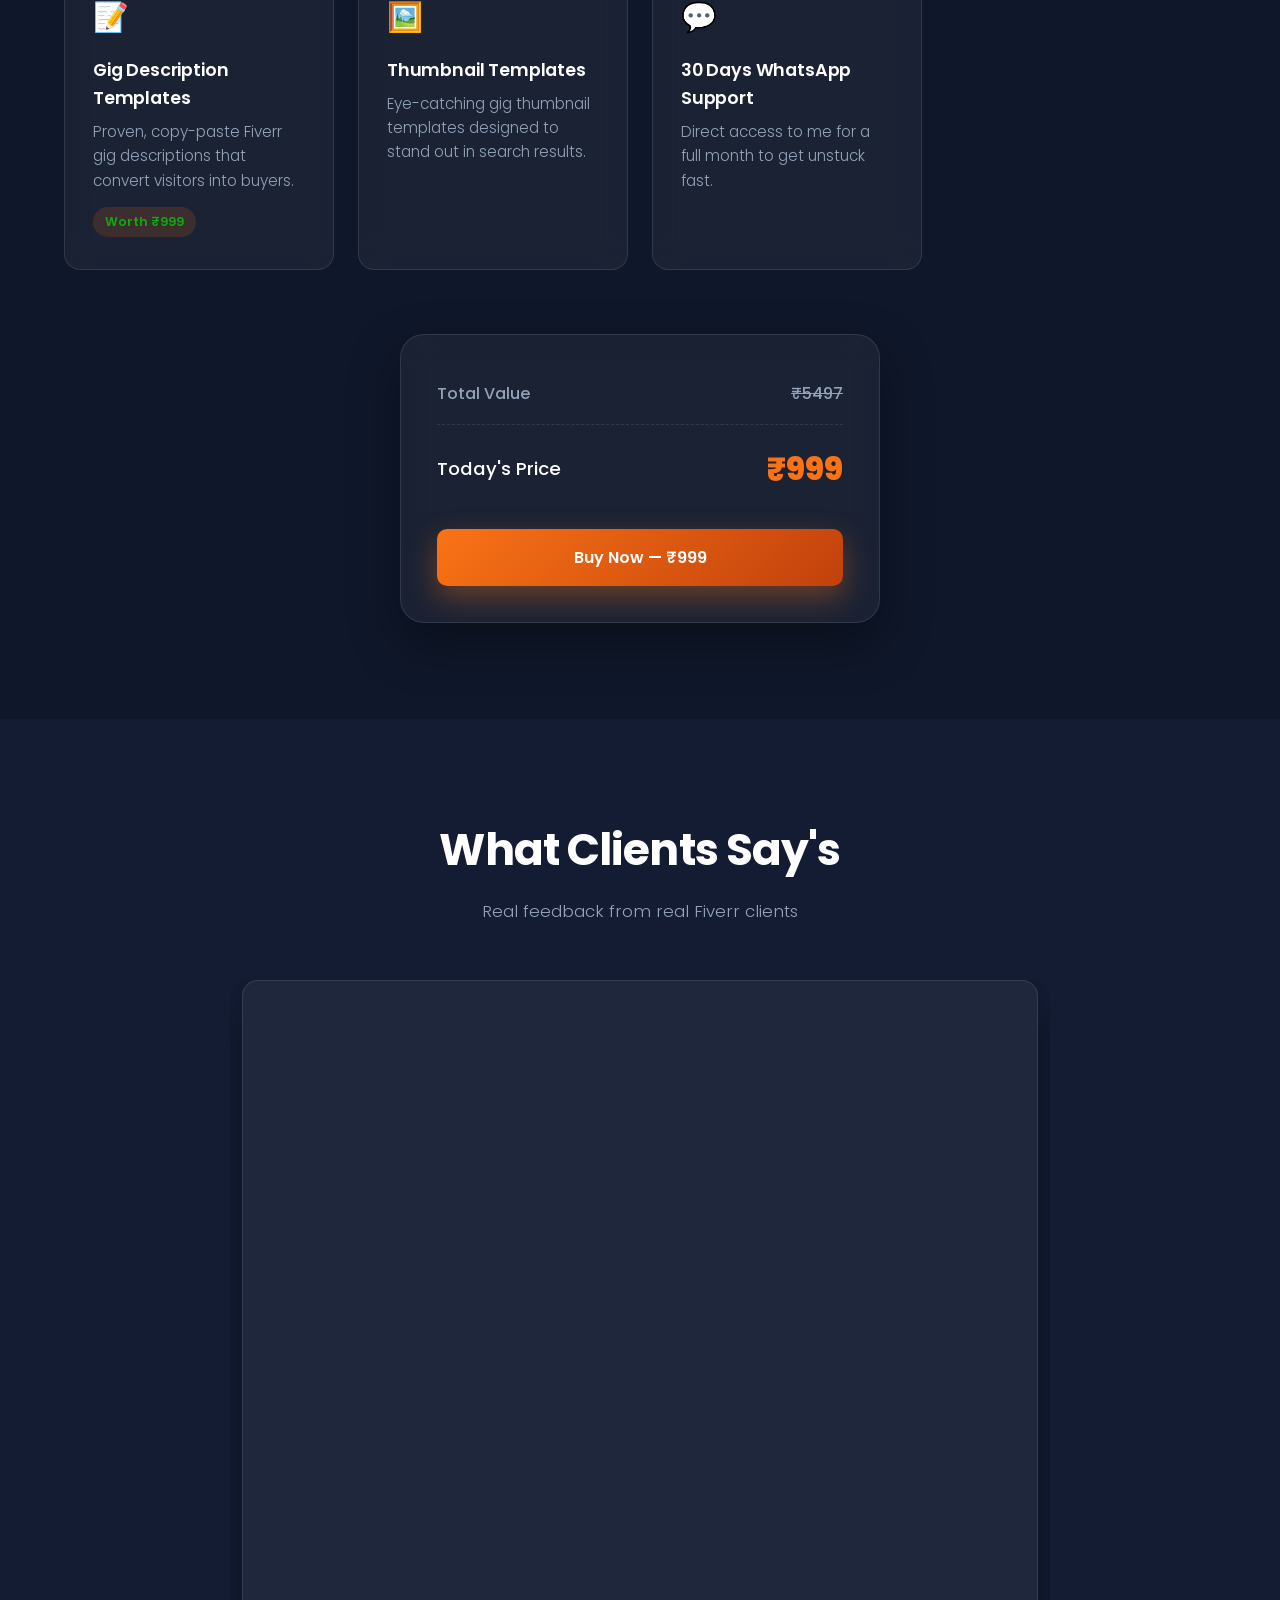
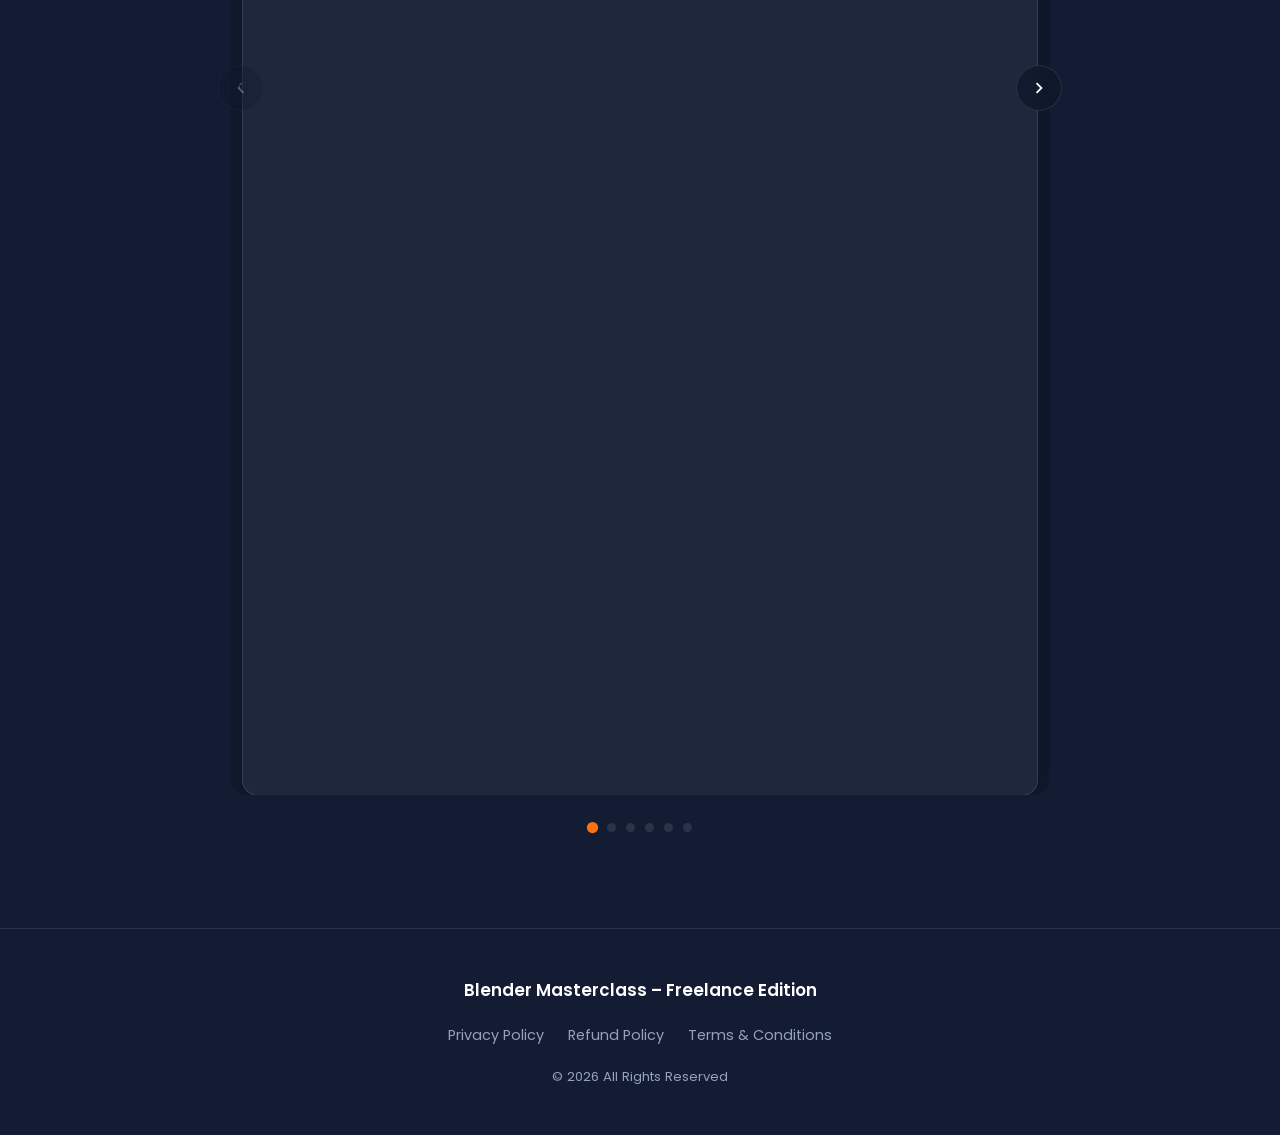
==== commit db382d7b: "Update launch week price in index.html" ====
--- a/index.html
+++ b/index.html
@@ -151,7 +151,7 @@
                 Chat on WhatsApp
               </a> -->
               <p>
-                "Note: Price is ₹999 for the launch week (Original price ₹999)."
+                "Note: Price is ₹999 for the launch week (Original price ₹1499)."
               </p>
             </div>
           </div>
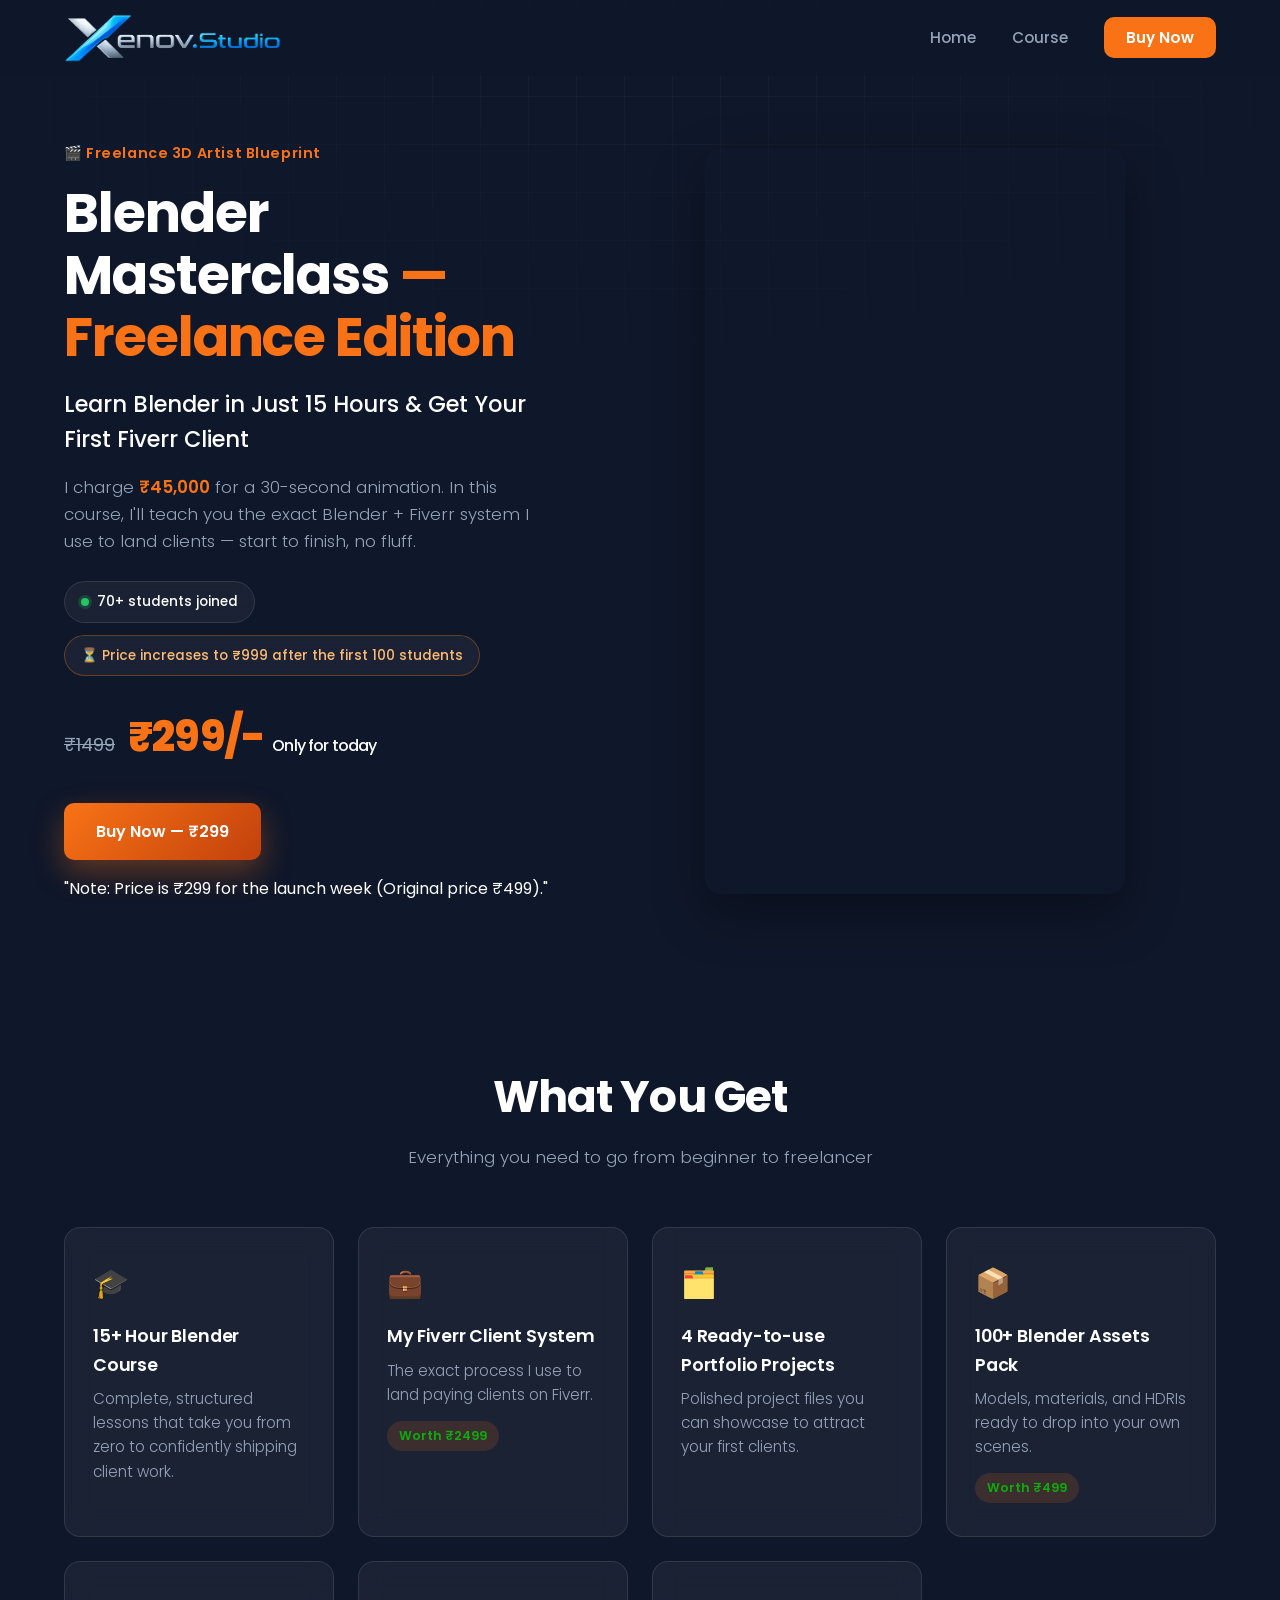
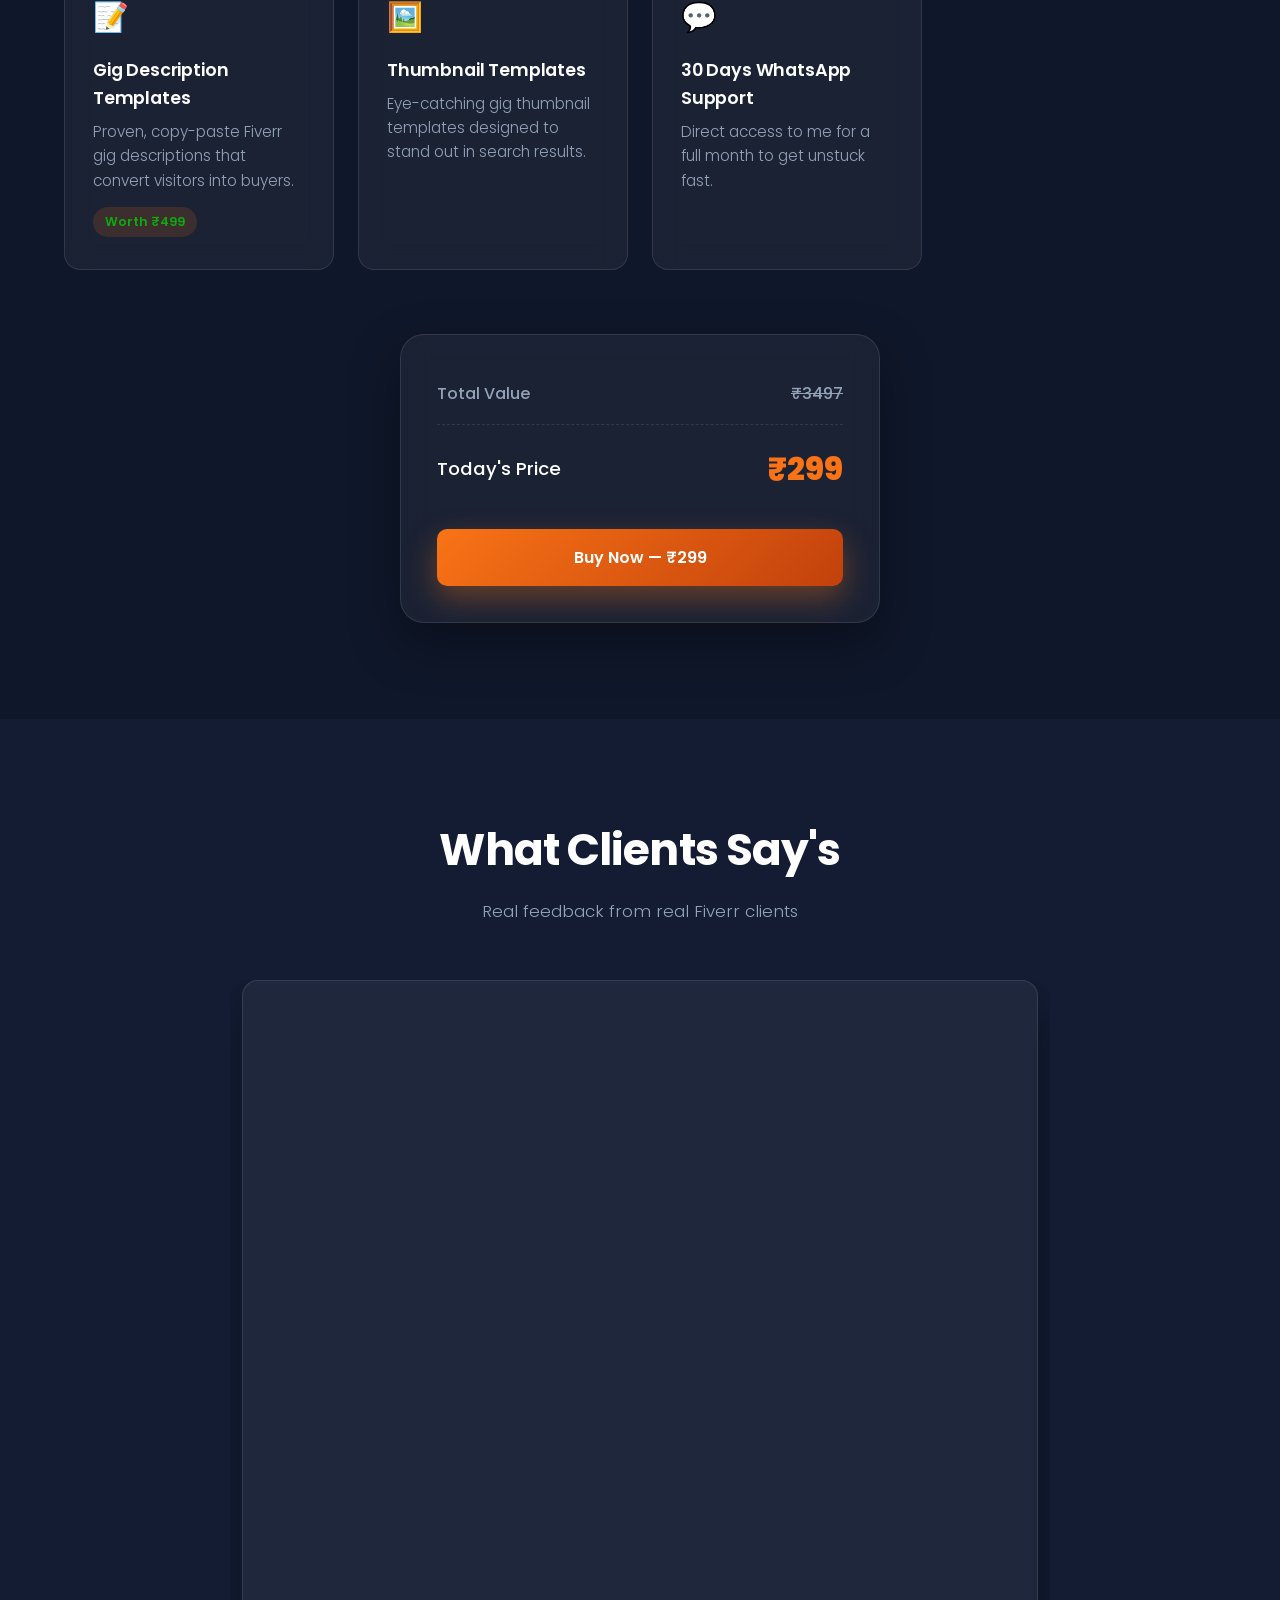
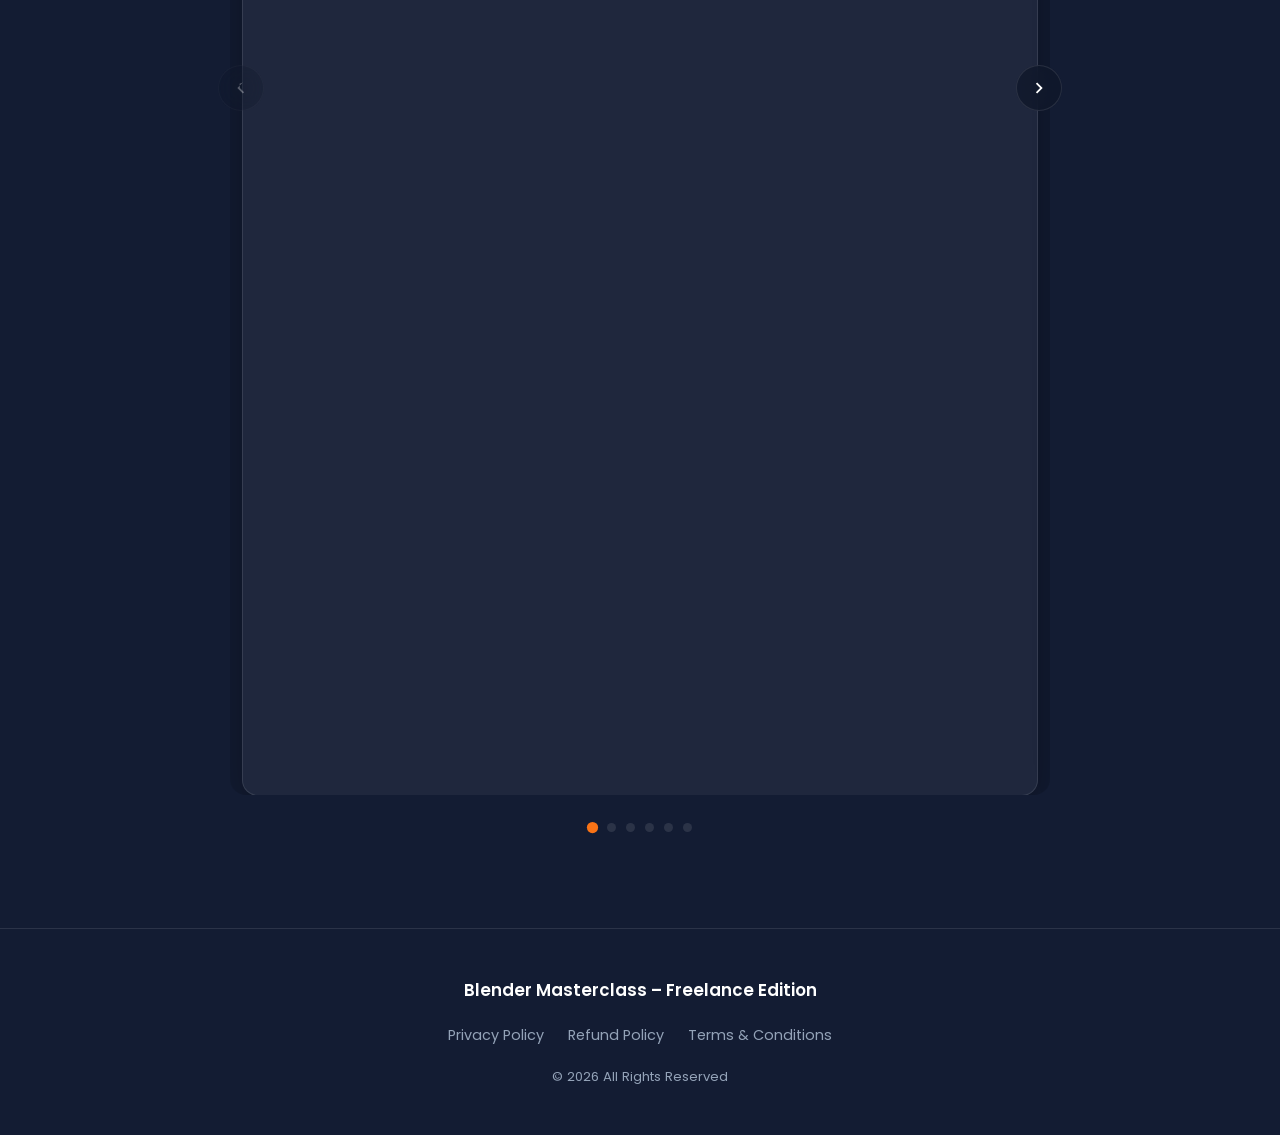
==== commit 0818aa0e: "Update pricing details and promotional text" ====
--- a/index.html
+++ b/index.html
@@ -115,7 +115,7 @@
             <div class="price-tag">
               <span class="price-old">₹1499</span>
               <span class="price-new"
-                >₹999/- <small>Only for today</small></span
+                >₹299/- <small>Only for today</small></span
               >
             </div>
 
@@ -126,7 +126,7 @@
                 class="btn btn-primary"
                 id="heroBuyBtn"
               >
-                Buy Now — ₹999
+                Buy Now — ₹299
               </a>
               <!-- REPLACE HERE: Add your WhatsApp chat link (e.g. https://wa.me/916297179352) -->
               <!-- <a
@@ -151,7 +151,7 @@
                 Chat on WhatsApp
               </a> -->
               <p>
-                "Note: Price is ₹999 for the launch week (Original price ₹1499)."
+                "Note: Price is ₹299 for the launch week (Original price ₹499)."
               </p>
             </div>
           </div>
@@ -205,7 +205,7 @@
               <span class="feature-icon" aria-hidden="true">💼</span>
               <h3>My Fiverr Client System</h3>
               <p>The exact process I use to land paying clients on Fiverr.</p>
-              <span class="feature-value">Worth ₹3499</span>
+              <span class="feature-value">Worth ₹2499</span>
             </div>
 
             <div class="feature-card fade-in">
@@ -223,7 +223,7 @@
               <p>
                 Models, materials, and HDRIs ready to drop into your own scenes.
               </p>
-              <span class="feature-value">Worth ₹999</span>
+              <span class="feature-value">Worth ₹499</span>
             </div>
 
             <div class="feature-card fade-in">
@@ -233,7 +233,7 @@
                 Proven, copy-paste Fiverr gig descriptions that convert visitors
                 into buyers.
               </p>
-              <span class="feature-value">Worth ₹999</span>
+              <span class="feature-value">Worth ₹499</span>
             </div>
 
             <div class="feature-card fade-in">
@@ -256,18 +256,18 @@
           <div class="pricing-summary fade-in">
             <div class="pricing-row">
               <span>Total Value</span>
-              <span class="pricing-strike">₹5497</span>
+              <span class="pricing-strike">₹3497</span>
             </div>
             <div class="pricing-row pricing-row-final">
               <span>Today's Price</span>
-              <span class="pricing-final">₹999</span>
+              <span class="pricing-final">₹299</span>
             </div>
             <!-- REPLACE HERE: Add your Razorpay payment link to this Buy Now button -->
             <a
               href="https://rzp.io/rzp/dGsF0F70"
               class="btn btn-primary btn-block"
               id="featuresBuyBtn"
-              >Buy Now — ₹999</a
+              >Buy Now — ₹299</a
             >
           </div>
         </div>
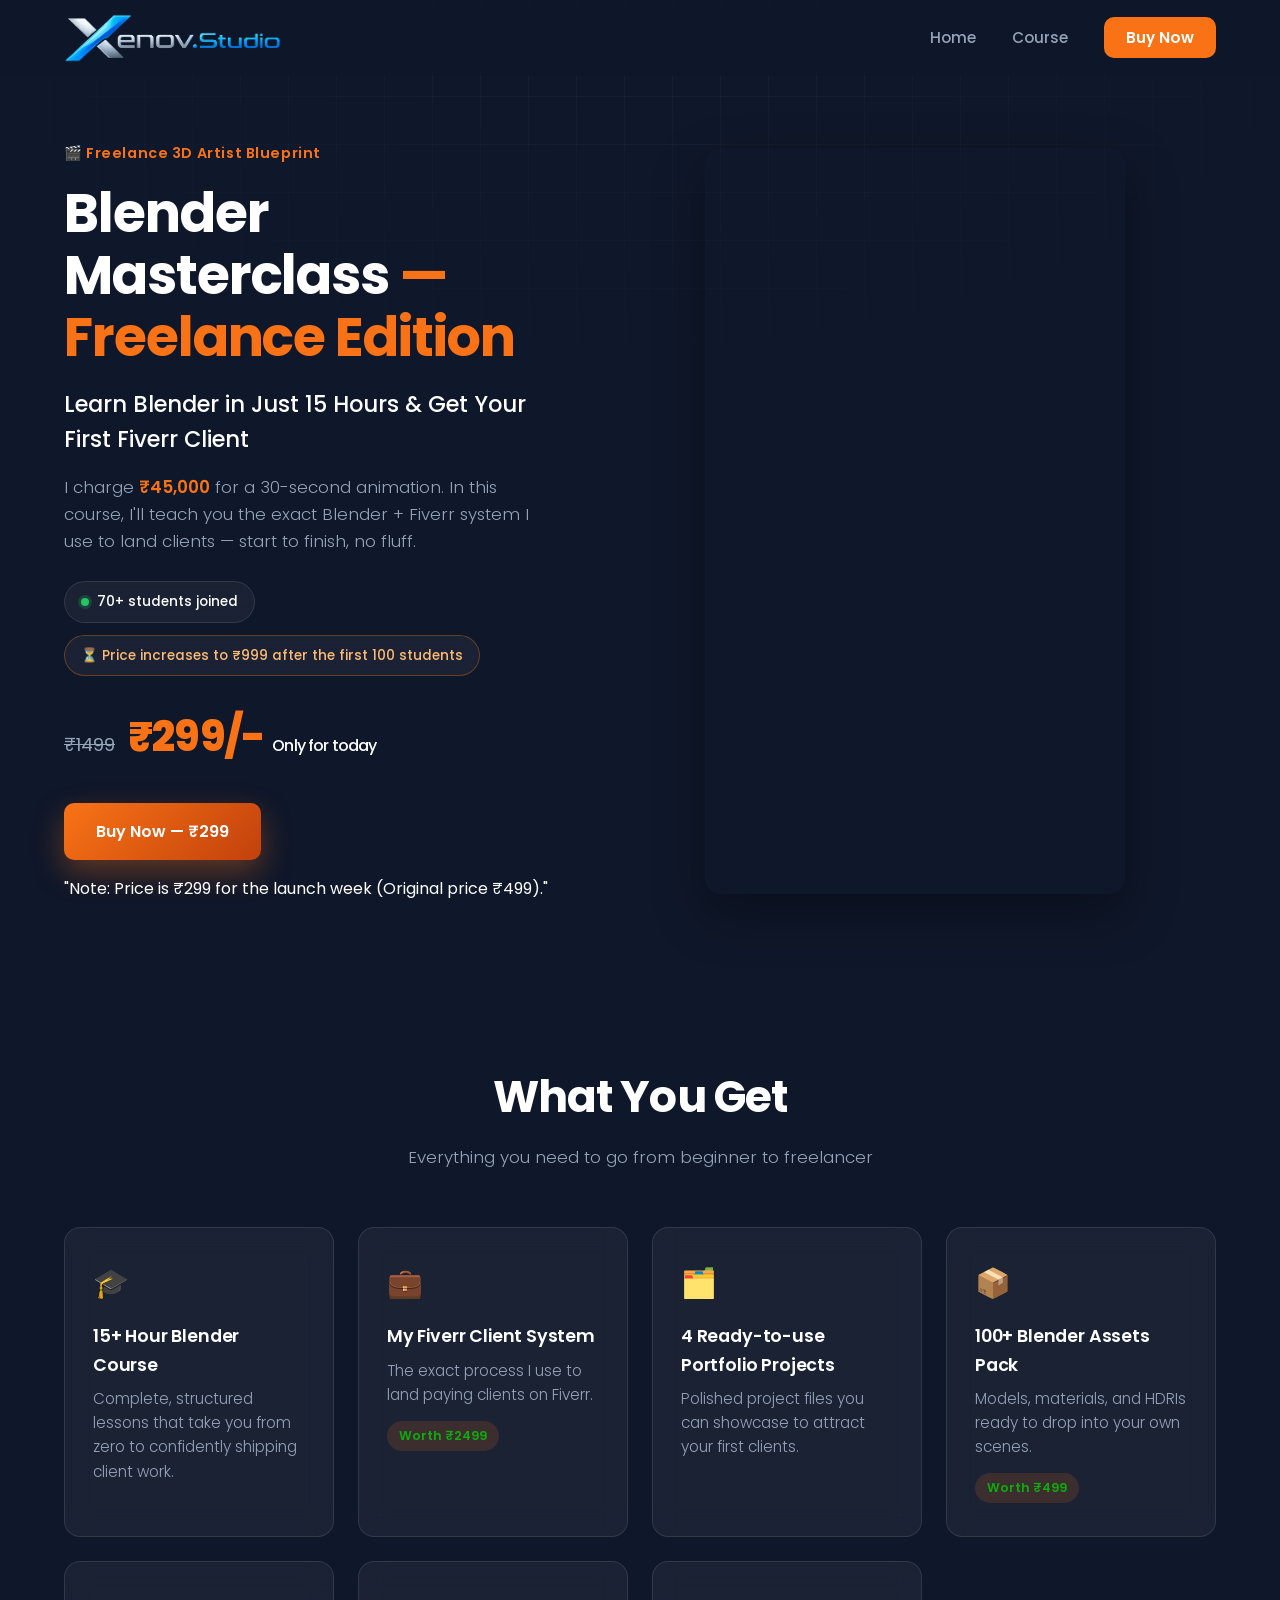
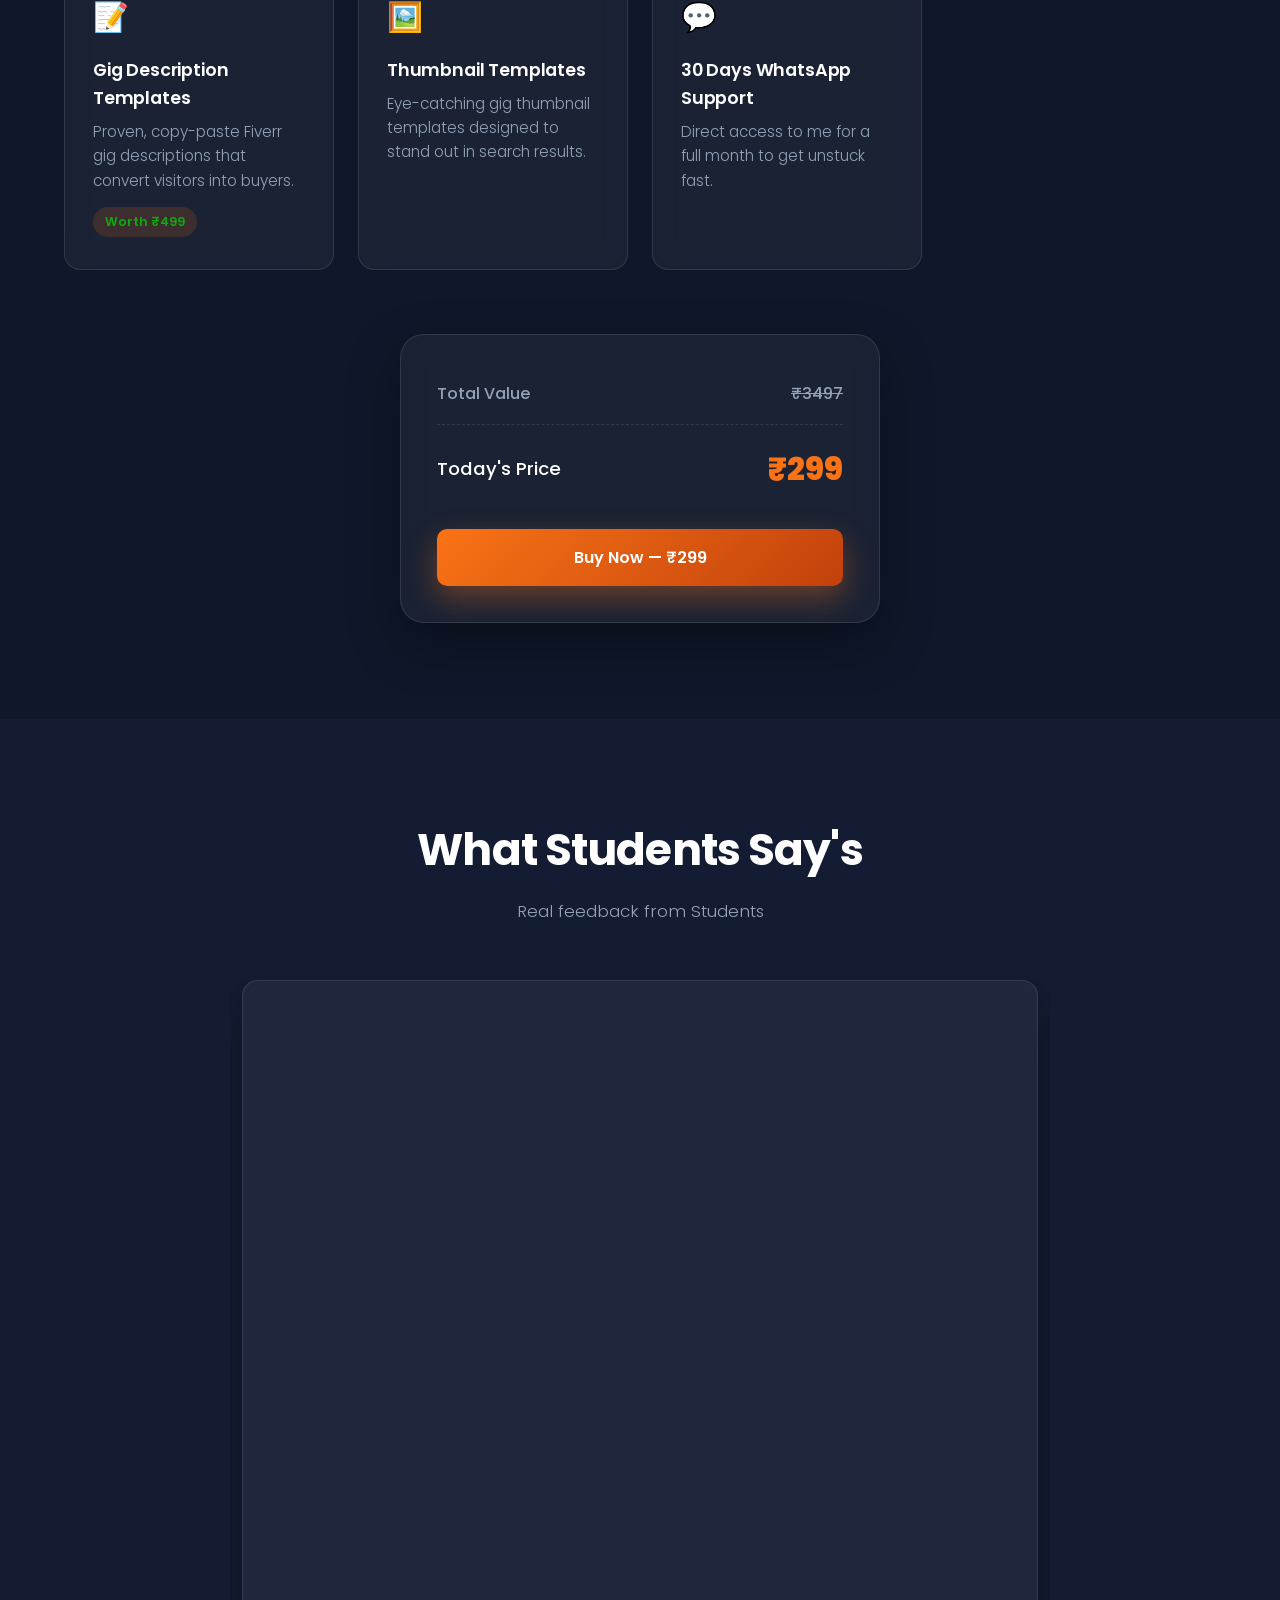
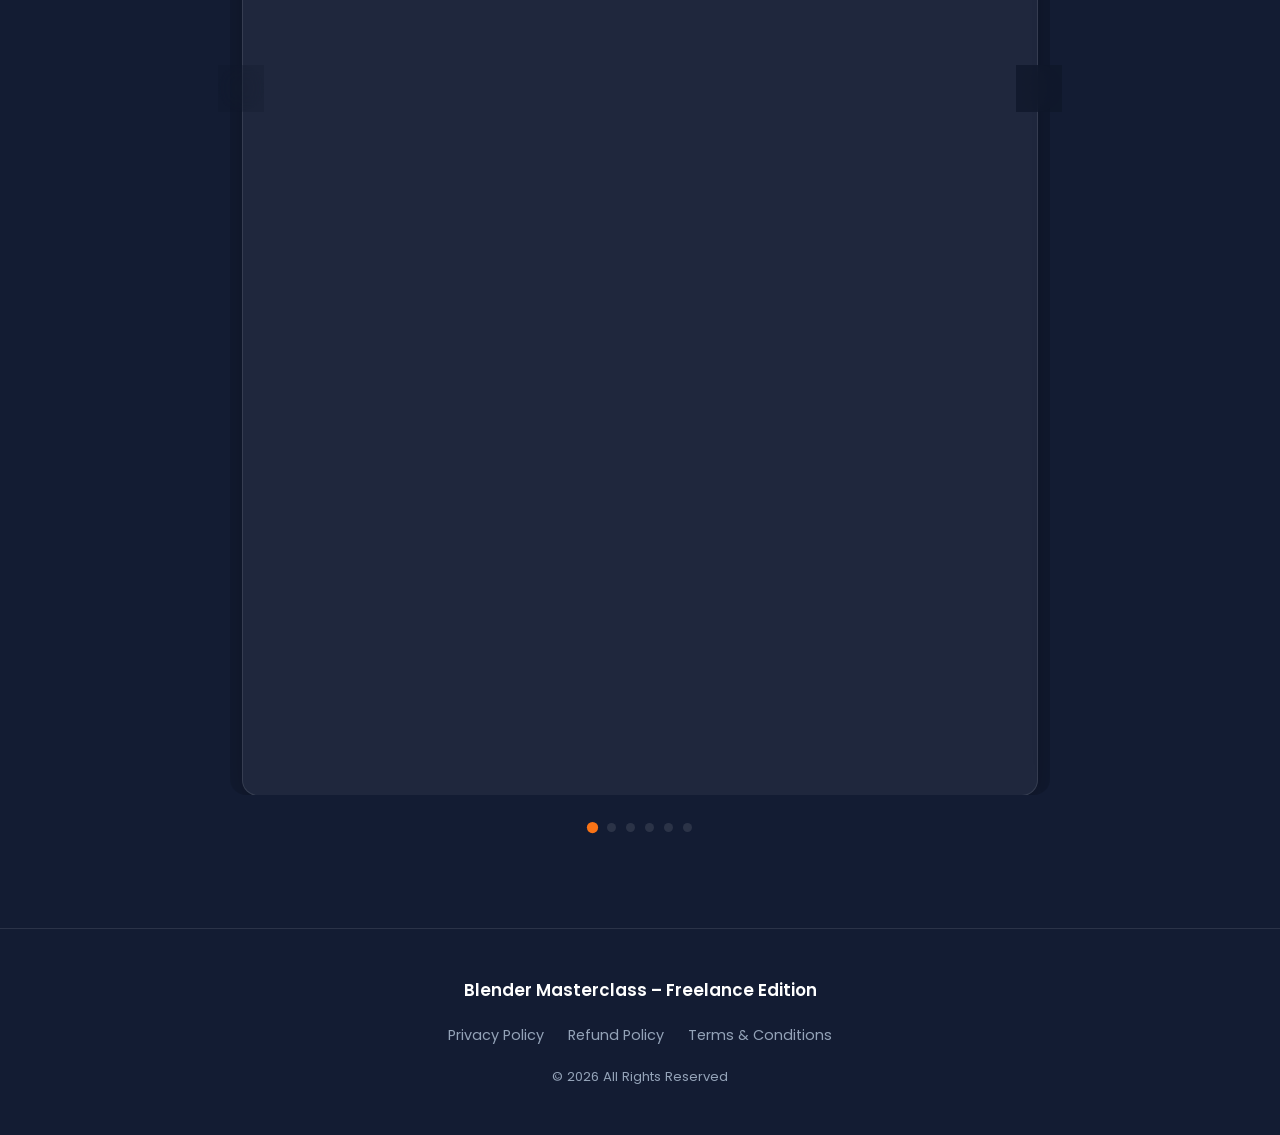
==== commit 63baeeeb: "Update index.html" ====
--- a/index.html
+++ b/index.html
@@ -275,9 +275,9 @@
       <!-- ===================== CUSTOMER REVIEWS SECTION ===================== -->
       <section class="reviews-section" id="reviews">
         <div class="section-container">
-          <h2 class="section-heading fade-in">What Clients Say's</h2>
+          <h2 class="section-heading fade-in">What Students Say's</h2>
           <p class="section-subheading fade-in">
-            Real feedback from real Fiverr clients
+            Real feedback from Students
           </p>
 
           <div class="reviews-carousel fade-in" id="reviewsCarousel">
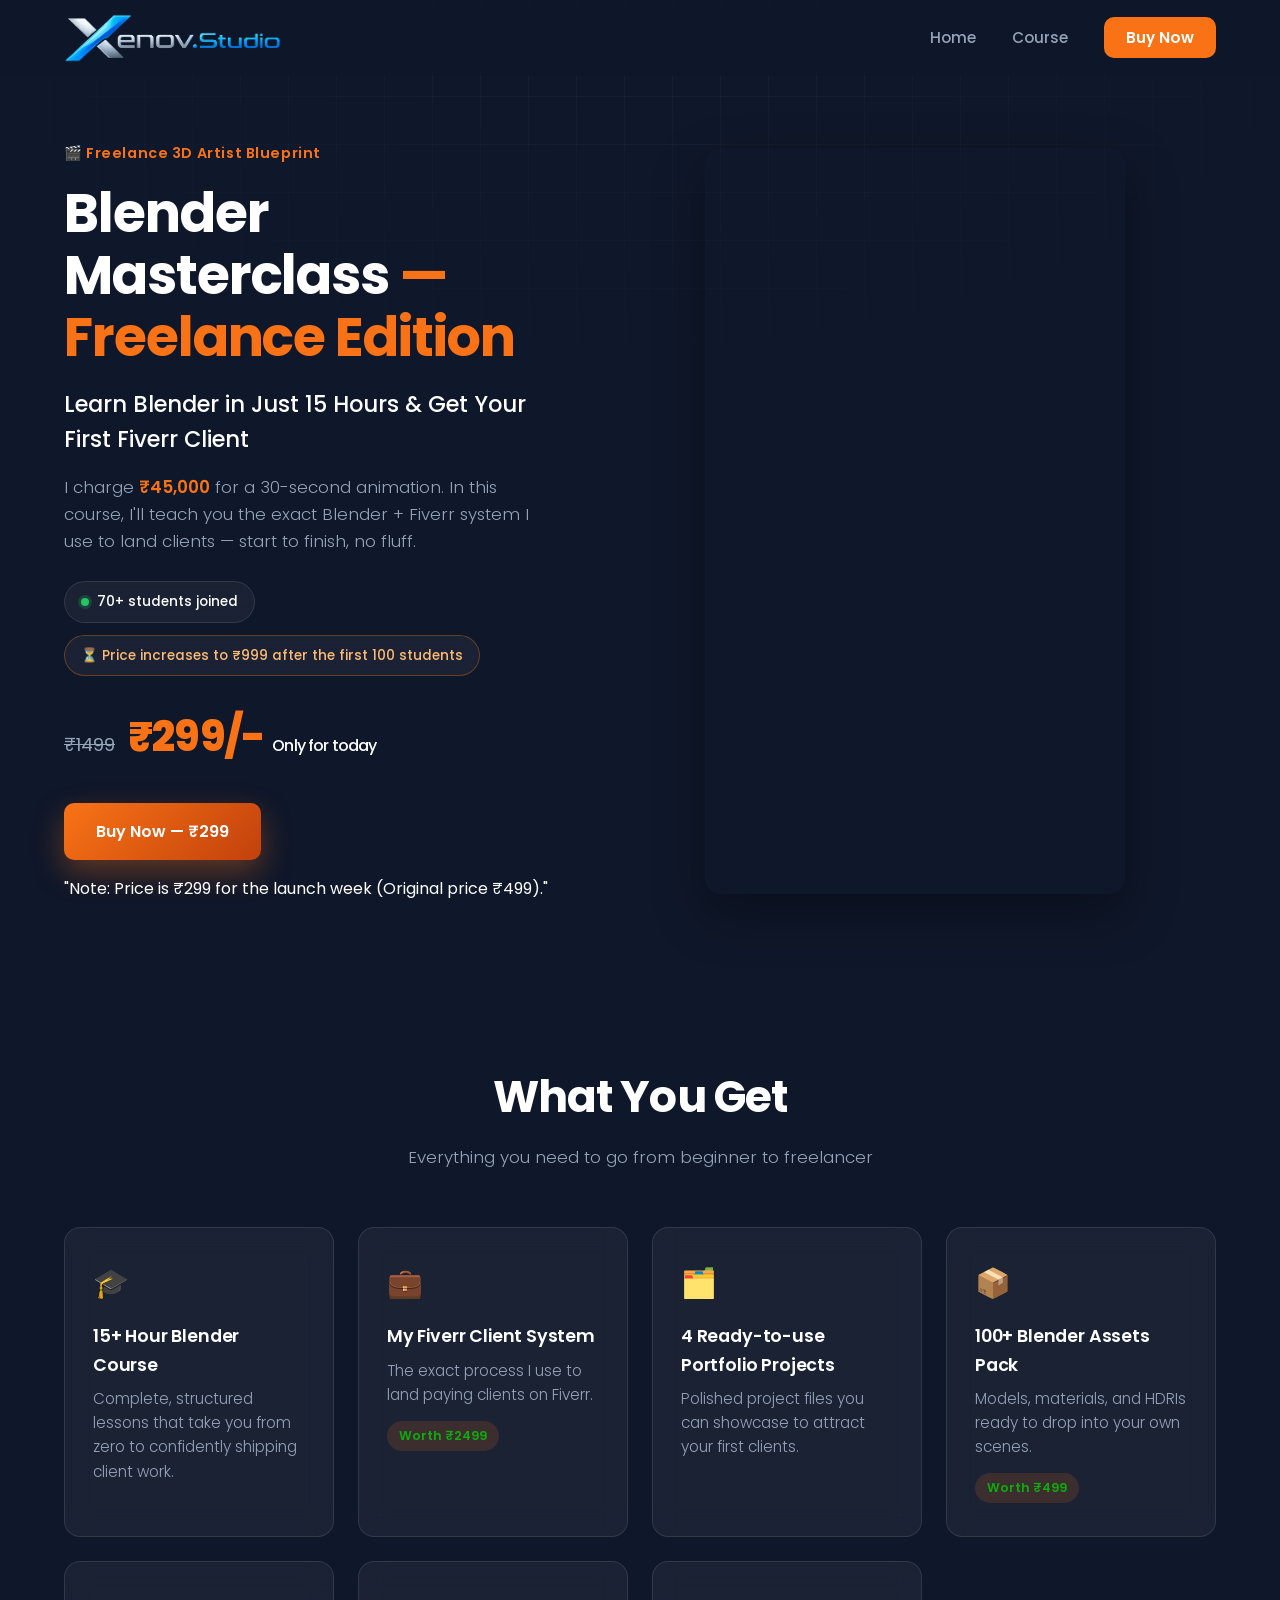
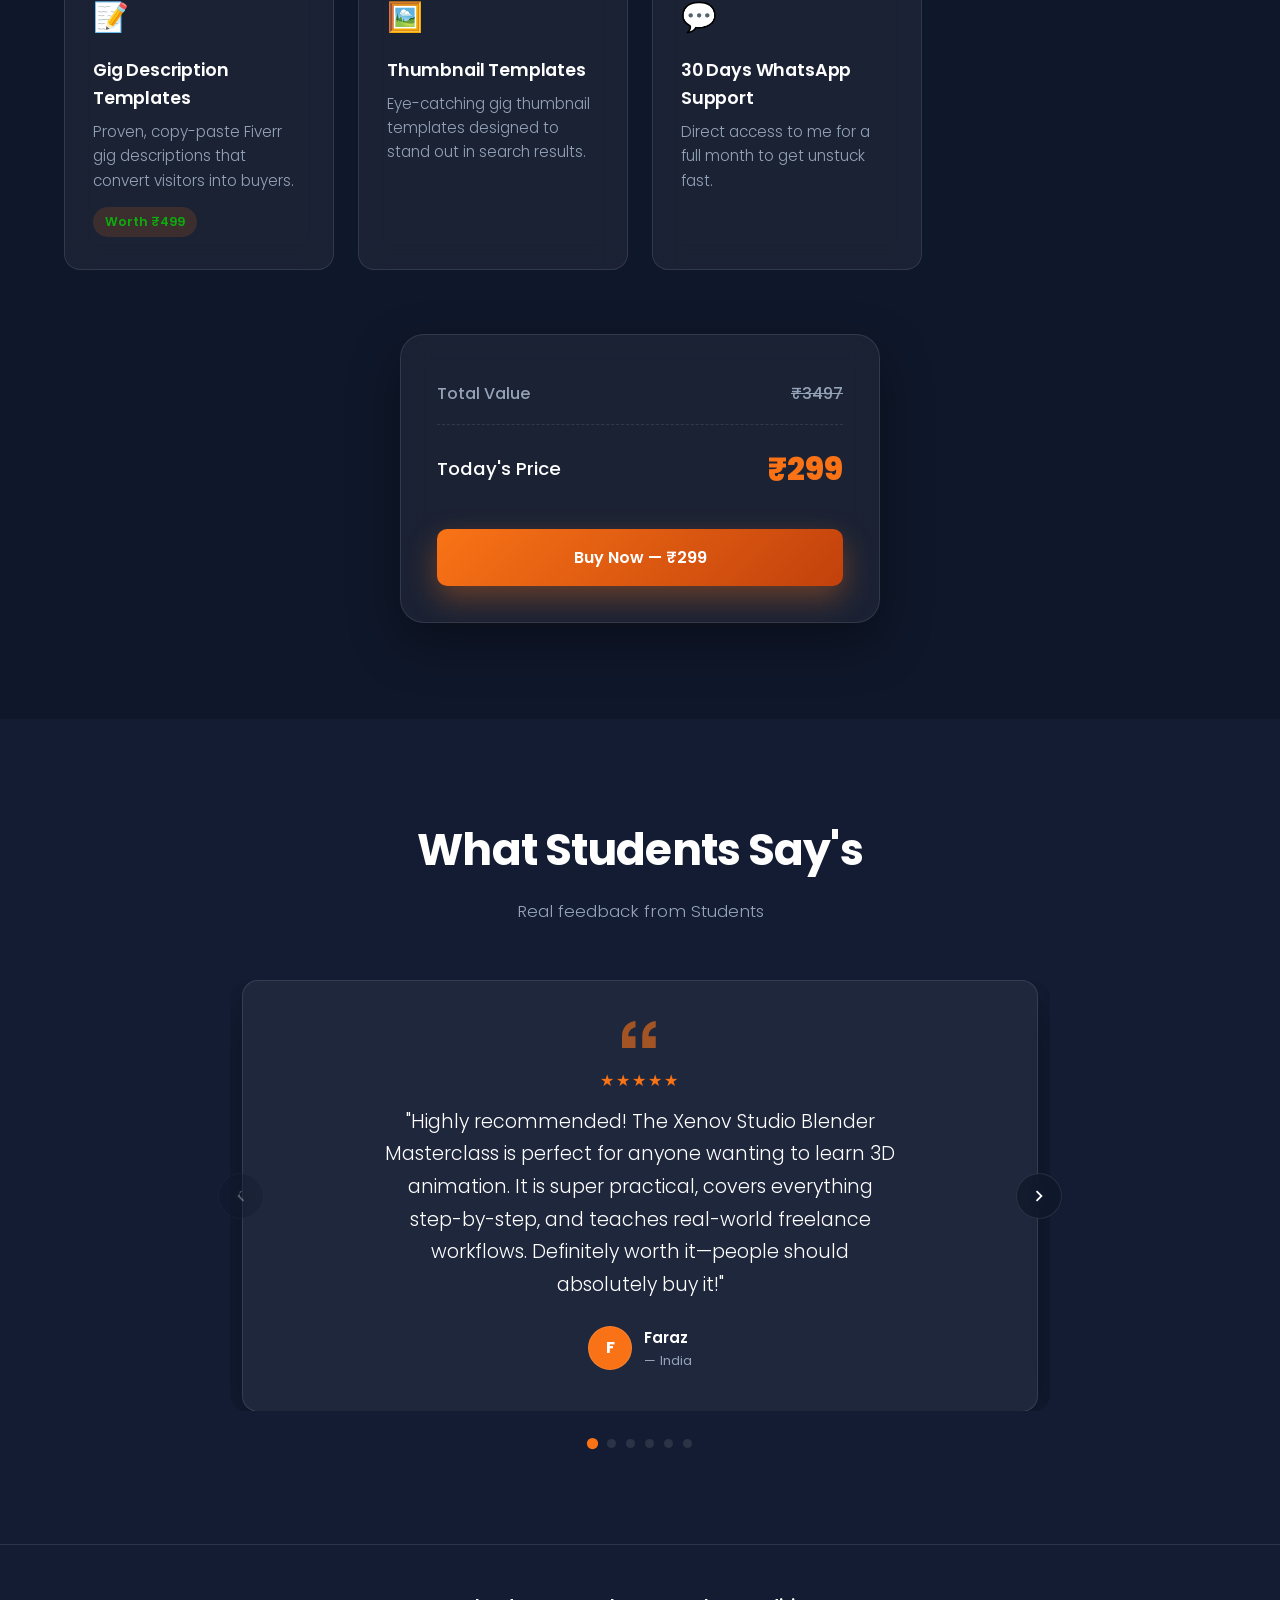
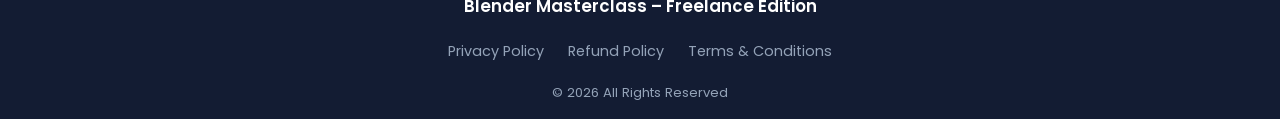
==== commit b493a6f7: "Update print statement from 'Hello' to 'Goodbye'" ====
--- a/index.html
+++ b/index.html
@@ -1,135 +1,121 @@
 <!doctype html>
 <html lang="en">
-  <head>
-    <meta charset="UTF-8" />
-    <meta name="viewport" content="width=device-width, initial-scale=1.0" />
-    <title>
-      Blender Masterclass – Freelance Edition | Learn Blender in 15 Hours
-    </title>
-    <meta
-      name="description"
-      content="Learn Blender in just 15 hours and land your first Fiverr client with the exact Blender + Fiverr system used to charge ₹45,000 per animation."
-    />
-
-    <!-- Google Font: Poppins -->
-    <link rel="icon" type="image/png" href="images/favicon.ico" />
-    <link rel="preconnect" href="https://fonts.googleapis.com" />
-    <link rel="preconnect" href="https://fonts.gstatic.com" crossorigin />
-    <link
-      href="https://fonts.googleapis.com/css2?family=Poppins:wght@300;400;500;600;700;800&display=swap"
-      rel="stylesheet"
-    />
-<!-- Meta Pixel Code -->
-<script>
-!function(f,b,e,v,n,t,s)
-{if(f.fbq)return;n=f.fbq=function(){n.callMethod?
-n.callMethod.apply(n,arguments):n.queue.push(arguments)};
-if(!f._fbq)f._fbq=n;n.push=n;n.loaded=!0;n.version='2.0';
-n.queue=[];t=b.createElement(e);t.async=!0;
-t.src=v;s=b.getElementsByTagName(e)[0];
-s.parentNode.insertBefore(t,s)}(window, document,'script',
-'https://connect.facebook.net/en_US/fbevents.js');
-fbq('init', '1655776532101405');
-fbq('track', 'PageView');
-</script>
-<!-- What is currently on line 35 -->
-<noscript>
-  <img height="1" width="1" style="display:none" src="https://www.facebook.com/tr?id=1655776532101405&ev=PageView&noscript=1" />
-</noscript>
-<!-- End Meta Pixel Code -->
-    
-    <link rel="stylesheet" href="style.css" />
-  </head>
-  <body>
-    <!-- ===================== VIEWPORT GRID BACKDROP (decorative, purely visual) ===================== -->
-    <div class="viewport-grid" aria-hidden="true"></div>
-
-    <!-- ===================== NAVIGATION ===================== -->
-    <header class="navbar" id="navbar">
-      <nav class="nav-container">
-        <a href="#home" class="logo">
-          <img src="images/Logo.png" alt="BlenderMC Logo" class="logo-img" />
-        </a>
-
-        <button
-          class="hamburger"
-          id="hamburger"
-          aria-label="Toggle navigation menu"
-          aria-expanded="false"
-          aria-controls="nav-menu"
-        >
-          <span></span>
-          <span></span>
-          <span></span>
-        </button>
-
-        <ul class="nav-menu" id="nav-menu">
-          <li><a href="index.html" class="nav-link">Home</a></li>
-          <li><a href="#" class="nav-link">Course</a></li>
-          <!-- <li><a href="index.html/contact" class="nav-link">Contact</a></li> -->
-          <li>
-            <!-- REPLACE HERE: Point this Buy Now link to your Razorpay payment link -->
-            <a
-              href="https://rzp.io/rzp/dGsF0F70"
-              class="nav-link nav-cta"
-              id="navBuyBtn"
-              >Buy Now</a
-            >
-          </li>
-        </ul>
-      </nav>
-    </header>
-
-    <main>
-      <!-- ===================== HERO SECTION ===================== -->
-      <section class="hero" id="home">
-        <div class="hero-container">
-          <div class="hero-content fade-in">
-            <p class="eyebrow">🎬 Freelance 3D Artist Blueprint</p>
-
-            <h1 class="hero-title">
-              Blender Masterclass
-              <span class="accent-text">— Freelance Edition</span>
-            </h1>
-
-            <p class="hero-subtitle">
-              Learn Blender in Just 15 Hours &amp; Get Your First Fiverr Client
-            </p>
-
-            <p class="hero-description">
-              I charge <strong>₹45,000</strong> for a 30-second animation. In
-              this course, I'll teach you the exact Blender + Fiverr system I
-              use to land clients — start to finish, no fluff.
-            </p>
-
-            <div class="hero-badges">
-              <span class="badge">
-                <span class="badge-dot" aria-hidden="true"></span>
-                70+ students joined
-              </span>
-              <span class="badge badge-warning">
-                ⏳ Price increases to ₹999 after the first 100 students
-              </span>
-            </div>
-
-            <div class="price-tag">
-              <span class="price-old">₹1499</span>
-              <span class="price-new"
-                >₹299/- <small>Only for today</small></span
-              >
-            </div>
-
-            <div class="hero-cta">
-              <!-- REPLACE HERE: Add your Razorpay payment link to this Buy Now button -->
-              <a
-                href="https://rzp.io/rzp/dGsF0F70"
-                class="btn btn-primary"
-                id="heroBuyBtn"
-              >
-                Buy Now — ₹299
-              </a>
-              <!-- REPLACE HERE: Add your WhatsApp chat link (e.g. https://wa.me/916297179352) -->
-              <!-- <a
+
+<head>
+  <meta charset="UTF-8" />
+  <meta name="viewport" content="width=device-width, initial-scale=1.0" />
+  <title>
+    Blender Masterclass – Freelance Edition | Learn Blender in 15 Hours
+  </title>
+  <meta name="description"
+    content="Learn Blender in just 15 hours and land your first Fiverr client with the exact Blender + Fiverr system used to charge ₹45,000 per animation." />
+
+  <!-- Google Font: Poppins -->
+  <link rel="icon" type="image/png" href="images/favicon.ico" />
+  <link rel="preconnect" href="https://fonts.googleapis.com" />
+  <link rel="preconnect" href="https://fonts.gstatic.com" crossorigin />
+  <link href="https://fonts.googleapis.com/css2?family=Poppins:wght@300;400;500;600;700;800&display=swap"
+    rel="stylesheet" />
+  <!-- Meta Pixel Code -->
+  <script>
+    !function (f, b, e, v, n, t, s) {
+      if (f.fbq) return; n = f.fbq = function () {
+        n.callMethod ?
+          n.callMethod.apply(n, arguments) : n.queue.push(arguments)
+      };
+      if (!f._fbq) f._fbq = n; n.push = n; n.loaded = !0; n.version = '2.0';
+      n.queue = []; t = b.createElement(e); t.async = !0;
+      t.src = v; s = b.getElementsByTagName(e)[0];
+      s.parentNode.insertBefore(t, s)
+    }(window, document, 'script',
+      'https://connect.facebook.net/en_US/fbevents.js');
+    fbq('init', '1655776532101405');
+    fbq('track', 'PageView');
+  </script>
+  <!-- What is currently on line 35 -->
+  <noscript>
+    <img height="1" width="1" style="display:none"
+      src="https://www.facebook.com/tr?id=1655776532101405&ev=PageView&noscript=1" />
+  </noscript>
+  <!-- End Meta Pixel Code -->
+
+  <link rel="stylesheet" href="style.css" />
+</head>
+
+<body>
+  <!-- ===================== VIEWPORT GRID BACKDROP (decorative, purely visual) ===================== -->
+  <div class="viewport-grid" aria-hidden="true"></div>
+
+  <!-- ===================== NAVIGATION ===================== -->
+  <header class="navbar" id="navbar">
+    <nav class="nav-container">
+      <a href="#home" class="logo">
+        <img src="images/Logo.png" alt="BlenderMC Logo" class="logo-img" />
+      </a>
+
+      <button class="hamburger" id="hamburger" aria-label="Toggle navigation menu" aria-expanded="false"
+        aria-controls="nav-menu">
+        <span></span>
+        <span></span>
+        <span></span>
+      </button>
+
+      <ul class="nav-menu" id="nav-menu">
+        <li><a href="index.html" class="nav-link">Home</a></li>
+        <li><a href="#" class="nav-link">Course</a></li>
+        <!-- <li><a href="index.html/contact" class="nav-link">Contact</a></li> -->
+        <li>
+          <!-- REPLACE HERE: Point this Buy Now link to your Razorpay payment link -->
+          <a href="https://rzp.io/rzp/dGsF0F70" class="nav-link nav-cta" id="navBuyBtn">Buy Now</a>
+        </li>
+      </ul>
+    </nav>
+  </header>
+
+  <main>
+    <!-- ===================== HERO SECTION ===================== -->
+    <section class="hero" id="home">
+      <div class="hero-container">
+        <div class="hero-content fade-in">
+          <p class="eyebrow">🎬 Freelance 3D Artist Blueprint</p>
+
+          <h1 class="hero-title">
+            Blender Masterclass
+            <span class="accent-text">— Freelance Edition</span>
+          </h1>
+
+          <p class="hero-subtitle">
+            Learn Blender in Just 15 Hours &amp; Get Your First Fiverr Client
+          </p>
+
+          <p class="hero-description">
+            I charge <strong>₹45,000</strong> for a 30-second animation. In
+            this course, I'll teach you the exact Blender + Fiverr system I
+            use to land clients — start to finish, no fluff.
+          </p>
+
+          <div class="hero-badges">
+            <span class="badge">
+              <span class="badge-dot" aria-hidden="true"></span>
+              70+ students joined
+            </span>
+            <span class="badge badge-warning">
+              ⏳ Price increases to ₹999 after the first 100 students
+            </span>
+          </div>
+
+          <div class="price-tag">
+            <span class="price-old">₹1499</span>
+            <span class="price-new">₹299/- <small>Only for today</small></span>
+          </div>
+
+          <div class="hero-cta">
+            <!-- REPLACE HERE: Add your Razorpay payment link to this Buy Now button -->
+            <a href="https://rzp.io/rzp/dGsF0F70" class="btn btn-primary" id="heroBuyBtn">
+              Buy Now — ₹299
+            </a>
+            <!-- REPLACE HERE: Add your WhatsApp chat link (e.g. https://wa.me/916297179352) -->
+            <!-- <a
                 href="https://wa.me/916297179352"
                 class="btn btn-secondary"
                 id="heroWhatsappBtn"
@@ -150,392 +136,286 @@
                 </svg>
                 Chat on WhatsApp
               </a> -->
-              <p>
-                "Note: Price is ₹299 for the launch week (Original price ₹499)."
-              </p>
-            </div>
-          </div>
-
-          <div class="hero-visual fade-in">
-            <!-- Signature element: hero video styled as a Blender viewport frame -->
-            <div class="viewport-frame float-anim">
-              <!-- REPLACE HERE: swap YOUR_VIDEO_ID with your actual YouTube video/Shorts ID -->
-              <div class="video-wrapper-vertical">
-                <iframe
-                  src="https://www.youtube.com/embed/dFa8QdQva6A"
-                  title="Blender Masterclass Course Preview"
-                  frameborder="0"
-                  referrerpolicy="strict-origin-when-cross-origin"
-                  allow="
+            <p>
+              "Note: Price is ₹299 for the launch week (Original price ₹499)."
+            </p>
+          </div>
+        </div>
+
+        <div class="hero-visual fade-in">
+          <!-- Signature element: hero video styled as a Blender viewport frame -->
+          <div class="viewport-frame float-anim">
+            <!-- REPLACE HERE: swap YOUR_VIDEO_ID with your actual YouTube video/Shorts ID -->
+            <div class="video-wrapper-vertical">
+              <iframe src="https://www.youtube.com/embed/dFa8QdQva6A" title="Blender Masterclass Course Preview"
+                frameborder="0" referrerpolicy="strict-origin-when-cross-origin" allow="
                     accelerometer;
                     autoplay;
                     clipboard-write;
                     encrypted-media;
                     gyroscope;
                     picture-in-picture;
-                  "
-                  allowfullscreen
-                  loading="lazy"
-                ></iframe>
-              </div>
+                  " allowfullscreen loading="lazy"></iframe>
             </div>
           </div>
         </div>
-      </section>
-
-      <!-- ===================== WHAT YOU GET SECTION ===================== -->
-      <section class="features-section" id="course">
-        <div class="section-container">
-          <h2 class="section-heading fade-in">What You Get</h2>
-          <p class="section-subheading fade-in">
-            Everything you need to go from beginner to freelancer
-          </p>
-
-          <div class="features-grid">
-            <div class="feature-card fade-in">
-              <span class="feature-icon" aria-hidden="true">🎓</span>
-              <h3>15+ Hour Blender Course</h3>
-              <p>
-                Complete, structured lessons that take you from zero to
-                confidently shipping client work.
-              </p>
-            </div>
-
-            <div class="feature-card fade-in">
-              <span class="feature-icon" aria-hidden="true">💼</span>
-              <h3>My Fiverr Client System</h3>
-              <p>The exact process I use to land paying clients on Fiverr.</p>
-              <span class="feature-value">Worth ₹2499</span>
-            </div>
-
-            <div class="feature-card fade-in">
-              <span class="feature-icon" aria-hidden="true">🗂️</span>
-              <h3>4 Ready-to-use Portfolio Projects</h3>
-              <p>
-                Polished project files you can showcase to attract your first
-                clients.
-              </p>
-            </div>
-
-            <div class="feature-card fade-in">
-              <span class="feature-icon" aria-hidden="true">📦</span>
-              <h3>100+ Blender Assets Pack</h3>
-              <p>
-                Models, materials, and HDRIs ready to drop into your own scenes.
-              </p>
-              <span class="feature-value">Worth ₹499</span>
-            </div>
-
-            <div class="feature-card fade-in">
-              <span class="feature-icon" aria-hidden="true">📝</span>
-              <h3>Gig Description Templates</h3>
-              <p>
-                Proven, copy-paste Fiverr gig descriptions that convert visitors
-                into buyers.
-              </p>
-              <span class="feature-value">Worth ₹499</span>
-            </div>
-
-            <div class="feature-card fade-in">
-              <span class="feature-icon" aria-hidden="true">🖼️</span>
-              <h3>Thumbnail Templates</h3>
-              <p>
-                Eye-catching gig thumbnail templates designed to stand out in
-                search results.
-              </p>
-            </div>
-
-            <div class="feature-card fade-in">
-              <span class="feature-icon" aria-hidden="true">💬</span>
-              <h3>30 Days WhatsApp Support</h3>
-              <p>Direct access to me for a full month to get unstuck fast.</p>
-            </div>
-          </div>
-
-          <!-- Pricing summary -->
-          <div class="pricing-summary fade-in">
-            <div class="pricing-row">
-              <span>Total Value</span>
-              <span class="pricing-strike">₹3497</span>
-            </div>
-            <div class="pricing-row pricing-row-final">
-              <span>Today's Price</span>
-              <span class="pricing-final">₹299</span>
-            </div>
-            <!-- REPLACE HERE: Add your Razorpay payment link to this Buy Now button -->
-            <a
-              href="https://rzp.io/rzp/dGsF0F70"
-              class="btn btn-primary btn-block"
-              id="featuresBuyBtn"
-              >Buy Now — ₹299</a
-            >
+      </div>
+    </section>
+
+    <!-- ===================== WHAT YOU GET SECTION ===================== -->
+    <section class="features-section" id="course">
+      <div class="section-container">
+        <h2 class="section-heading fade-in">What You Get</h2>
+        <p class="section-subheading fade-in">
+          Everything you need to go from beginner to freelancer
+        </p>
+
+        <div class="features-grid">
+          <div class="feature-card fade-in">
+            <span class="feature-icon" aria-hidden="true">🎓</span>
+            <h3>15+ Hour Blender Course</h3>
+            <p>
+              Complete, structured lessons that take you from zero to
+              confidently shipping client work.
+            </p>
+          </div>
+
+          <div class="feature-card fade-in">
+            <span class="feature-icon" aria-hidden="true">💼</span>
+            <h3>My Fiverr Client System</h3>
+            <p>The exact process I use to land paying clients on Fiverr.</p>
+            <span class="feature-value">Worth ₹2499</span>
+          </div>
+
+          <div class="feature-card fade-in">
+            <span class="feature-icon" aria-hidden="true">🗂️</span>
+            <h3>4 Ready-to-use Portfolio Projects</h3>
+            <p>
+              Polished project files you can showcase to attract your first
+              clients.
+            </p>
+          </div>
+
+          <div class="feature-card fade-in">
+            <span class="feature-icon" aria-hidden="true">📦</span>
+            <h3>100+ Blender Assets Pack</h3>
+            <p>
+              Models, materials, and HDRIs ready to drop into your own scenes.
+            </p>
+            <span class="feature-value">Worth ₹499</span>
+          </div>
+
+          <div class="feature-card fade-in">
+            <span class="feature-icon" aria-hidden="true">📝</span>
+            <h3>Gig Description Templates</h3>
+            <p>
+              Proven, copy-paste Fiverr gig descriptions that convert visitors
+              into buyers.
+            </p>
+            <span class="feature-value">Worth ₹499</span>
+          </div>
+
+          <div class="feature-card fade-in">
+            <span class="feature-icon" aria-hidden="true">🖼️</span>
+            <h3>Thumbnail Templates</h3>
+            <p>
+              Eye-catching gig thumbnail templates designed to stand out in
+              search results.
+            </p>
+          </div>
+
+          <div class="feature-card fade-in">
+            <span class="feature-icon" aria-hidden="true">💬</span>
+            <h3>30 Days WhatsApp Support</h3>
+            <p>Direct access to me for a full month to get unstuck fast.</p>
           </div>
         </div>
-      </section>
-      <!-- ===================== CUSTOMER REVIEWS SECTION ===================== -->
-      <section class="reviews-section" id="reviews">
-        <div class="section-container">
-          <h2 class="section-heading fade-in">What Students Say's</h2>
-          <p class="section-subheading fade-in">
-            Real feedback from Students
-          </p>
-
-          <div class="reviews-carousel fade-in" id="reviewsCarousel">
-            <div class="carousel-viewport" id="carouselViewport">
-              <div class="reviews-track" id="reviewsTrack">
-                <!-- Slide 1: YouTube video testimonial -->
-                <div class="review-slide">
-                  <div class="slide-frame">
-                    <!-- REPLACE HERE: swap YOUR_VIDEO_ID with your testimonial video's YouTube ID -->
-                    <iframe
-                      src="https://www.youtube.com/embed/7azo1lVcGx8?si=S8cuepC3qhZwIMTM"
-                      title="Client video testimonial"
-                      frameborder="0"
-                      referrerpolicy="strict-origin-when-cross-origin"
-                      allow="
+
+        <!-- Pricing summary -->
+        <div class="pricing-summary fade-in">
+          <div class="pricing-row">
+            <span>Total Value</span>
+            <span class="pricing-strike">₹3497</span>
+          </div>
+          <div class="pricing-row pricing-row-final">
+            <span>Today's Price</span>
+            <span class="pricing-final">₹299</span>
+          </div>
+          <!-- REPLACE HERE: Add your Razorpay payment link to this Buy Now button -->
+          <a href="https://rzp.io/rzp/dGsF0F70" class="btn btn-primary btn-block" id="featuresBuyBtn">Buy Now — ₹299</a>
+        </div>
+      </div>
+    </section>
+    <!-- ===================== CUSTOMER REVIEWS SECTION ===================== -->
+    <section class="reviews-section" id="reviews">
+      <div class="section-container">
+        <h2 class="section-heading fade-in">What Students Say's</h2>
+        <p class="section-subheading fade-in">
+          Real feedback from Students
+        </p>
+        <div class="reviews-carousel fade-in" id="reviewsCarousel">
+          <div class="carousel-viewport" id="carouselViewport">
+            <div class="reviews-track" id="reviewsTrack">
+              <!-- Slide 4: Client review 1 -->
+              <div class="review-slide">
+                <div class="slide-frame slide-frame-review">
+                  <div class="review-card">
+                    <svg class="quote-icon" viewBox="0 0 32 24" width="36" aria-hidden="true">
+                      <path fill="currentColor"
+                        d="M0 24V13.5C0 6 4.8 0.8 12 0v5.5C8 6.5 5.6 9 5.6 13.5H12V24H0zm18 0V13.5C18 6 22.8 0.8 30 0v5.5c-4 1-6.4 3.5-6.4 8H30V24H18z" />
+                    </svg>
+                    <div class="testi-stars">★★★★★</div>
+                    <p class="review-text">
+                      "Highly recommended! The Xenov Studio Blender Masterclass is perfect for anyone wanting to learn
+                      3D animation. It is super practical, covers everything step-by-step, and teaches real-world
+                      freelance workflows. Definitely worth it—people should absolutely buy it!"
+                    </p>
+                    <div class="review-author">
+                      <div class="review-avatar review-avatar-initial" aria-hidden="true">F</div>
+                      <div class="review-author-info">
+                        <span class="review-name">Faraz</span>
+                        <span class="review-location">— India</span>
+                      </div>
+                    </div>
+                  </div>
+                </div>
+              </div>
+
+              <!-- Slide 5: Client review 2 -->
+              <div class="review-slide">
+                <div class="slide-frame slide-frame-review">
+                  <div class="review-card">
+                    <svg class="quote-icon" viewBox="0 0 32 24" width="36" aria-hidden="true">
+                      <path fill="currentColor"
+                        d="M0 24V13.5C0 6 4.8 0.8 12 0v5.5C8 6.5 5.6 9 5.6 13.5H12V24H0zm18 0V13.5C18 6 22.8 0.8 30 0v5.5c-4 1-6.4 3.5-6.4 8H30V24H18z" />
+                    </svg>
+                    <div class="testi-stars">★★★★★</div>
+                    <p class="review-text">
+                      "Amazing course! The Blender Masterclass by Xenov Studio is straight to the point and highly
+                      practical. It gives you the exact skills needed for real-world 3D animation and freelancing.
+                      Highly worth the investment—go for it!"
+                    </p>
+                    <div class="review-author">
+                      <div class="review-avatar review-avatar-initial" aria-hidden="true">A</div>
+                      <div class="review-author-info">
+                        <span class="review-name">Ananya</span>
+                        <span class="review-location">— India</span>
+                      </div>
+                    </div>
+                  </div>
+                </div>
+              </div>
+
+              <!-- Slide 6: Client review 3 -->
+              <div class="review-slide">
+                <div class="slide-frame slide-frame-review">
+                  <div class="review-card">
+                    <svg class="quote-icon" viewBox="0 0 32 24" width="36" aria-hidden="true">
+                      <path fill="currentColor"
+                        d="M0 24V13.5C0 6 4.8 0.8 12 0v5.5C8 6.5 5.6 9 5.6 13.5H12V24H0zm18 0V13.5C18 6 22.8 0.8 30 0v5.5c-4 1-6.4 3.5-6.4 8H30V24H18z" />
+                    </svg>
+                    <div class="testi-stars">★★★★★</div>
+                    <p class="review-text">
+                      "If you want to learn 3D animation, this is the course to buy. It's step-by-step, easy to
+                      follow, and perfect for beginners looking to freelance. 10/10 highly recommended!"
+                    </p>
+                    <div class="review-author">
+                      <div class="review-avatar review-avatar-initial" aria-hidden="true">R</div>
+                      <div class="review-author-info">
+                        <span class="review-name">Rohan</span>
+                        <span class="review-location">— India</span>
+                      </div>
+                    </div>
+                  </div>
+                </div>
+              </div>
+
+              <!-- Slide 2: Fiverr gig screenshot (part 1) -->
+              <div class="review-slide">
+                <div class="slide-frame slide-frame-image">
+                  <!-- REPLACE HERE: swap with your Fiverr gig screenshot (top part) -->
+                  <img src="images/fiverr-gig-1.jpeg" alt="Fiverr gig listing screenshot, part 1" loading="lazy" />
+                </div>
+              </div>
+
+              <!-- Slide 3: Fiverr gig screenshot (part 2) -->
+              <div class="review-slide">
+                <div class="slide-frame slide-frame-image">
+                  <!-- REPLACE HERE: swap with your Fiverr gig screenshot (remaining part) -->
+                  <img src="images/fiverr-gig-2.jpeg" alt="Fiverr gig listing screenshot, part 2" loading="lazy" />
+                </div>
+              </div>
+
+              <!-- Slide 1: YouTube video testimonial -->
+              <div class="review-slide">
+                <div class="slide-frame slide-frame-video">
+                  <!-- REPLACE HERE: swap YOUR_VIDEO_ID with your testimonial video's YouTube ID -->
+                  <iframe src="https://www.youtube.com/embed/7azo1lVcGx8?si=S8cuepC3qhZwIMTM"
+                    title="Client video testimonial" frameborder="0" referrerpolicy="strict-origin-when-cross-origin"
+                    allow="
                         accelerometer;
                         autoplay;
                         clipboard-write;
                         encrypted-media;
                         gyroscope;
                         picture-in-picture;
-                      "
-                      allowfullscreen
-                      loading="lazy"
-                    ></iframe>
-                  </div>
-                </div>
-
-                <!-- Slide 2: Fiverr gig screenshot (part 1) -->
-                <div class="review-slide">
-                  <div class="slide-frame slide-frame-image">
-                    <!-- REPLACE HERE: swap with your Fiverr gig screenshot (top part) -->
-                    <img
-                      src="images/fiverr-gig-1.jpeg"
-                      alt="Fiverr gig listing screenshot, part 1"
-                      loading="lazy"
-                    />
-                  </div>
-                </div>
-
-                <!-- Slide 3: Fiverr gig screenshot (part 2) -->
-                <div class="review-slide">
-                  <div class="slide-frame slide-frame-image">
-                    <!-- REPLACE HERE: swap with your Fiverr gig screenshot (remaining part) -->
-                    <img
-                      src="images/fiverr-gig-2.jpeg"
-                      alt="Fiverr gig listing screenshot, part 2"
-                      loading="lazy"
-                    />
-                  </div>
-                </div>
-
-                <!-- Slide 4: Client review 1 -->
-                <div class="review-slide">
-                  <div class="slide-frame slide-frame-review">
-                    <div class="review-card">
-                      <svg
-                        class="quote-icon"
-                        viewBox="0 0 32 24"
-                        width="36"
-                        aria-hidden="true"
-                      >
-                        <path
-                          fill="currentColor"
-                          d="M0 24V13.5C0 6 4.8 0.8 12 0v5.5C8 6.5 5.6 9 5.6 13.5H12V24H0zm18 0V13.5C18 6 22.8 0.8 30 0v5.5c-4 1-6.4 3.5-6.4 8H30V24H18z"
-                        />
-                      </svg>
-                      <div class="testi-stars">★★★★★</div>
-                      <!-- REPLACE HERE: swap in your client's review text -->
-                      <p class="review-text">
-                        "Amazing experience working with him! He understood
-                        exactly what I wanted and delivered a high-quality video
-                        even better than I expected. Communication was smooth,
-                        and he was very professional throughout the whole
-                        process. I highly recommend him and will definitely work
-                        with him again!"
-                      </p>
-                      <div class="review-author">
-                        <!-- REPLACE HERE: swap with client's profile/company logo -->
-                        <img
-                          src="images/client-logo-1.jpeg"
-                          alt=""
-                          class="review-avatar"
-                          loading="lazy"
-                        />
-                        <div class="review-author-info">
-                          <!-- REPLACE HERE: client name -->
-                          <span class="review-name">Zetch_</span>
-                          <!-- REPLACE HERE: client country/region -->
-                          <span class="review-location">— Turkey</span>
-                        </div>
-                      </div>
-                    </div>
-                  </div>
-                </div>
-
-                <!-- Slide 5: Client review 2 -->
-                <div class="review-slide">
-                  <div class="slide-frame slide-frame-review">
-                    <div class="review-card">
-                      <svg
-                        class="quote-icon"
-                        viewBox="0 0 32 24"
-                        width="36"
-                        aria-hidden="true"
-                      >
-                        <path
-                          fill="currentColor"
-                          d="M0 24V13.5C0 6 4.8 0.8 12 0v5.5C8 6.5 5.6 9 5.6 13.5H12V24H0zm18 0V13.5C18 6 22.8 0.8 30 0v5.5c-4 1-6.4 3.5-6.4 8H30V24H18z"
-                        />
-                      </svg>
-                      <div class="testi-stars">★★★★★</div>
-                      <!-- REPLACE HERE: swap in your client's review text -->
-                      <p class="review-text">
-                        "Amazing work! Super easy to communicate with and very
-                        responsive to feedback. The delivery exceeded my
-                        expectations and I'll definitely come back for more
-                        projects!"
-                      </p>
-                      <div class="review-author">
-                        <!-- REPLACE HERE: swap with client's profile/company logo -->
-                        <img
-                          src="images/client-logo-2.jpeg"
-                          alt=""
-                          class="review-avatar"
-                          loading="lazy"
-                        />
-                        <div class="review-author-info">
-                          <!-- REPLACE HERE: client name -->
-                          <span class="review-name">Perimvo</span>
-                          <!-- REPLACE HERE: client country/region -->
-                          <span class="review-location">_Netherlands</span>
-                        </div>
-                      </div>
-                    </div>
-                  </div>
-                </div>
-
-                <!-- Slide 6: Client review 3 -->
-                <div class="review-slide">
-                  <div class="slide-frame slide-frame-review">
-                    <div class="review-card">
-                      <svg
-                        class="quote-icon"
-                        viewBox="0 0 32 24"
-                        width="36"
-                        aria-hidden="true"
-                      >
-                        <path
-                          fill="currentColor"
-                          d="M0 24V13.5C0 6 4.8 0.8 12 0v5.5C8 6.5 5.6 9 5.6 13.5H12V24H0zm18 0V13.5C18 6 22.8 0.8 30 0v5.5c-4 1-6.4 3.5-6.4 8H30V24H18z"
-                        />
-                      </svg>
-                      <div class="testi-stars">★★★★★</div>
-                      <!-- REPLACE HERE: swap in your client's review text -->
-                      <p class="review-text">
-                        "Best guy on Fiverr, i order from him only!"
-                      </p>
-                      <div class="review-author">
-                        <!-- REPLACE HERE: swap with client's profile/company logo -->
-                        <img
-                          src="images/client-logo-3.jpeg"
-                          alt=""
-                          class="review-avatar"
-                          loading="lazy"
-                        />
-                        <div class="review-author-info">
-                          <!-- REPLACE HERE: client name -->
-                          <span class="review-name">Teamblazeforce</span>
-                          <!-- REPLACE HERE: client country/region -->
-                          <span class="review-location">_Norway</span>
-                        </div>
-                      </div>
-                    </div>
-                  </div>
+                      " allowfullscreen loading="lazy"></iframe>
                 </div>
               </div>
             </div>
-
-            <!-- Prev / Next controls -->
-            <button
-              class="carousel-btn carousel-btn-prev"
-              id="prevSlideBtn"
-              aria-label="Previous slide"
-            >
-              <svg
-                viewBox="0 0 24 24"
-                width="22"
-                height="22"
-                aria-hidden="true"
-              >
-                <path
-                  fill="currentColor"
-                  d="M10.4 7.4 14 6l-6 6 6 6 1.4-1.4L10.8 12z"
-                />
-              </svg>
-            </button>
-            <button
-              class="carousel-btn carousel-btn-next"
-              id="nextSlideBtn"
-              aria-label="Next slide"
-            >
-              <svg
-                viewBox="0 0 24 24"
-                width="22"
-                height="22"
-                aria-hidden="true"
-              >
-                <path
-                  fill="currentColor"
-                  d="M8.6 7.4 10 6l6 6-6 6-1.4-1.4L13.2 12z"
-                />
-              </svg>
-            </button>
-          </div>
-
-          <!-- Pagination dots (generated by JS) -->
-          <div
-            class="carousel-dots"
-            id="carouselDots"
-            role="tablist"
-            aria-label="Review slides"
-          ></div>
+          </div>
+
+          <!-- Prev / Next controls -->
+          <button class="carousel-btn carousel-btn-prev" id="prevSlideBtn" aria-label="Previous slide">
+            <svg viewBox="0 0 24 24" width="22" height="22" aria-hidden="true">
+              <path fill="currentColor" d="M10.4 7.4 14 6l-6 6 6 6 1.4-1.4L10.8 12z" />
+            </svg>
+          </button>
+          <button class="carousel-btn carousel-btn-next" id="nextSlideBtn" aria-label="Next slide">
+            <svg viewBox="0 0 24 24" width="22" height="22" aria-hidden="true">
+              <path fill="currentColor" d="M8.6 7.4 10 6l6 6-6 6-1.4-1.4L13.2 12z" />
+            </svg>
+          </button>
         </div>
-      </section>
-    </main>
-
-    <!-- ===================== FOOTER ===================== -->
-    <footer class="footer">
-      <div class="section-container footer-container">
-        <p class="footer-brand">Blender Masterclass – Freelance Edition</p>
-        <ul class="footer-links">
-          <li><a href="#">Privacy Policy</a></li>
-          <li><a href="#">Refund Policy</a></li>
-          <li><a href="#">Terms &amp; Conditions</a></li>
-        </ul>
-        <p class="footer-copy">© 2026 All Rights Reserved</p>
+
+        <!-- Pagination dots (generated by JS) -->
+        <div class="carousel-dots" id="carouselDots" role="tablist" aria-label="Review slides"></div>
       </div>
-    </footer>
-
-    <script src="script.js"></script>
-    <script>
-  document.addEventListener("DOMContentLoaded", function () {
-    const currentParams = window.location.search;
-
-    if (currentParams) {
-      const cleanParams = currentParams.startsWith("?") ? currentParams.substring(1) : currentParams;
-      const buyButtons = document.querySelectorAll('a[href*="razorpay.com"], a[href*="rzp.io"]');
-
-      buyButtons.forEach(function (button) {
-        let originalHref = button.getAttribute("href");
-        if (originalHref) {
-          const separator = originalHref.includes("?") ? "&" : "?";
-          button.setAttribute("href", originalHref + separator + cleanParams);
-        }
-      });
-    }
-  });
-    </script>
-  </body>
+    </section>
+  </main>
+
+  <!-- ===================== FOOTER ===================== -->
+  <footer class="footer">
+    <div class="section-container footer-container">
+      <p class="footer-brand">Blender Masterclass – Freelance Edition</p>
+      <ul class="footer-links">
+        <li><a href="#">Privacy Policy</a></li>
+        <li><a href="#">Refund Policy</a></li>
+        <li><a href="#">Terms &amp; Conditions</a></li>
+      </ul>
+      <p class="footer-copy">© 2026 All Rights Reserved</p>
+    </div>
+  </footer>
+
+  <script src="script.js"></script>
+  <script>
+    document.addEventListener("DOMContentLoaded", function () {
+      const currentParams = window.location.search;
+
+      if (currentParams) {
+        const cleanParams = currentParams.startsWith("?") ? currentParams.substring(1) : currentParams;
+        const buyButtons = document.querySelectorAll('a[href*="razorpay.com"], a[href*="rzp.io"]');
+
+        buyButtons.forEach(function (button) {
+          let originalHref = button.getAttribute("href");
+          if (originalHref) {
+            const separator = originalHref.includes("?") ? "&" : "?";
+            button.setAttribute("href", originalHref + separator + cleanParams);
+          }
+        });
+      }
+    });
+  </script>
+</body>
+
 </html>
--- a/style.css
+++ b/style.css
@@ -65,10 +65,6 @@
   overflow-x: hidden;
   width: 100%;
   max-width: 100vw;
-  /* Blocks horizontal swipe/pan gestures on touch devices — this is what
-     was letting a left-swipe drag the off-canvas mobile nav into view even
-     though it's positioned outside the viewport. Vertical scrolling (pan-y)
-     still works normally. */
   touch-action: pan-y;
   -webkit-font-smoothing: antialiased;
 }
@@ -82,7 +78,7 @@
 }
 
 .logo-img{
-    height: 50px;   /* Adjust as needed */
+    height: 50px;
     width: auto;
     display: block;
 }
@@ -131,7 +127,6 @@
   color: var(--color-accent);
 }
 
-/* Decorative background grid, echoing a Blender viewport floor grid */
 .viewport-grid {
   position: fixed;
   inset: 0;
@@ -143,7 +138,6 @@
   mask-image: radial-gradient(ellipse 80% 60% at 50% 0%, #000 10%, transparent 75%);
 }
 
-/* Respect reduced motion preference */
 @media (prefers-reduced-motion: reduce) {
   html {
     scroll-behavior: auto;
@@ -158,7 +152,6 @@
   }
 }
 
-/* Visible keyboard focus state for accessibility */
 a:focus-visible,
 button:focus-visible {
   outline: 2px solid var(--color-accent);
@@ -320,7 +313,6 @@
   background: var(--color-accent-dark);
 }
 
-/* Hamburger (mobile) */
 .hamburger {
   display: none;
   flex-direction: column;
@@ -480,8 +472,6 @@
   gap: 16px;
 }
 
-/* ---- Hero visual: viewport-framed thumbnail (signature element) ---- */
-
 .hero-visual {
   display: flex;
   justify-content: center;
@@ -490,7 +480,7 @@
 .viewport-frame {
   position: relative;
   width: 100%;
-  max-width: 420px;   /* was 620px — narrower to fit the vertical video */
+  max-width: 420px;
 }
 
 .viewport-corner {
@@ -554,7 +544,6 @@
   backdrop-filter: blur(8px);
 }
 
-/* Floating animation for the hero thumbnail */
 .float-anim {
   animation: float 5s ease-in-out infinite;
 }
@@ -649,8 +638,6 @@
   color: rgb(13, 172, 13);
 }
 
-/* ---- Pricing summary card ---- */
-
 .pricing-summary {
   max-width: 480px;
   margin: 64px auto 0;
@@ -797,8 +784,6 @@
   color: var(--color-text-muted);
 }
 
-/* ---- Contact cards ---- */
-
 .contact-card {
   text-align: center;
   padding: 40px 28px;
@@ -808,8 +793,6 @@
   backdrop-filter: blur(14px);
   transition: transform var(--transition-medium), box-shadow var(--transition-medium);
 }
-
-/* ---- Quick-contact icons (WhatsApp + Email) ---- */
 
 .contact-icons {
   display: flex;
@@ -971,7 +954,6 @@
    Responsive breakpoints
    ========================================================================== */
 
-/* Tablet and below */
 @media (max-width: 900px) {
   .hero-container {
     grid-template-columns: 1fr;
@@ -1012,7 +994,6 @@
   }
 }
 
-/* Mobile nav */
 @media (max-width: 760px) {
   .hamburger {
     display: flex;
@@ -1056,7 +1037,6 @@
     margin-top: 8px;
   }
 
-  /* Reveal the floating mobile Buy Now button */
   .floating-buy {
     display: flex;
   }
@@ -1099,11 +1079,6 @@
     bottom: 82px;
   }
 }
-
-
-
-
-
 
 .video-wrapper-vertical {
   position: relative;
@@ -1138,16 +1113,15 @@
   margin: 0 auto;
 }
 
-/* Clips the neighboring slides so only the active one is ever visible */
 .carousel-viewport {
   overflow: hidden;
   border-radius: var(--radius-md);
-  transition: height 0.4s ease;   /* NEW — smooth height change between slides */
+  transition: height 0.4s ease;
 }
 
 .reviews-track {
   display: flex;
-   align-items: flex-start;   /* NEW — stops all slides stretching to the tallest one's height */
+  align-items: flex-start;
   width: 100%;
   transition: transform var(--transition-medium);
 }
@@ -1157,12 +1131,11 @@
   width: 100%;
   box-sizing: border-box;
   padding: 0 12px;
-  display: flex;             /* NEW */
-  align-items: center;       /* NEW */
-  justify-content: center;   /* NEW */
-}
-
-/* Every slide sits inside a fixed 16:9 frame, whatever its content */
+  display: flex;
+  align-items: center;
+  justify-content: center;
+}
+
 .slide-frame {
   position: relative;
   width: 100%;
@@ -1177,7 +1150,6 @@
   transition: transform 0.5s ease, opacity 0.5s ease;
 }
 
-/* Active slide "pops" into focus */
 .review-slide.is-active .slide-frame {
   transform: scale(1);
   opacity: 1;
@@ -1191,29 +1163,37 @@
   border: 0;
 }
 
-/* Screenshot slides: contain (not crop) so nothing important gets cut off */
+/* Screenshot slides: size the frame to the screenshot's own ratio instead
+   of inheriting the 9:16 box used by the video slides (which caused
+   letterboxing / extra empty space around non-9:16 screenshots) */
 .slide-frame-image {
+  aspect-ratio: auto;
+  height: auto;
   display: flex;
   align-items: center;
   justify-content: center;
   background: var(--color-bg);
 }
 
+.slide-frame-video {
+  aspect-ratio: 16 / 9;
+}
+
 .slide-frame-image img {
   width: 100%;
-  height: 100%;
+  height: auto;
+  display: block;
   object-fit: contain;
 }
 
-/* Review-text slides */
 .slide-frame-review {
   display: flex;
   align-items: center;
   justify-content: center;
   padding: 40px;
-  aspect-ratio: auto;   /* NEW — overrides the inherited 16:9 ratio */
-  min-height: 320px;    /* NEW — sensible floor so it doesn't collapse too small */
-  height: auto;         /* NEW */
+  aspect-ratio: auto;
+  min-height: 320px;
+  height: auto;
 }
 
 .review-card {
@@ -1257,6 +1237,16 @@
   border: 1px solid var(--color-surface-border);
 }
 
+.review-avatar-initial {
+  display: flex;
+  align-items: center;
+  justify-content: center;
+  background: var(--color-accent);
+  color: #fff;
+  font-weight: 700;
+  font-size: 1rem;
+}
+
 .review-author-info {
   display: flex;
   flex-direction: column;
@@ -1274,8 +1264,6 @@
   font-size: 0.82rem;
   color: var(--color-text-muted);
 }
-
-/* ---- Prev / Next buttons ---- */
 
 .carousel-btn {
   position: absolute;
@@ -1327,8 +1315,6 @@
   transform: translateY(-50%) translateX(2px);
 }
 
-/* ---- Pagination dots ---- */
-
 .carousel-dots {
   display: flex;
   justify-content: center;
@@ -1356,15 +1342,13 @@
   transform: scale(1.25);
 }
 
-/* ---- Responsive ---- */
-
 @media (max-width: 640px) {
   .carousel-btn-prev { left: 6px; }
   .carousel-btn-next { right: 6px; }
 
   .slide-frame-review {
     padding: 24px;
-    min-height: 280px;   /* NEW */
+    min-height: 280px;
   }
 
   .review-author { flex-direction: column; gap: 8px; }
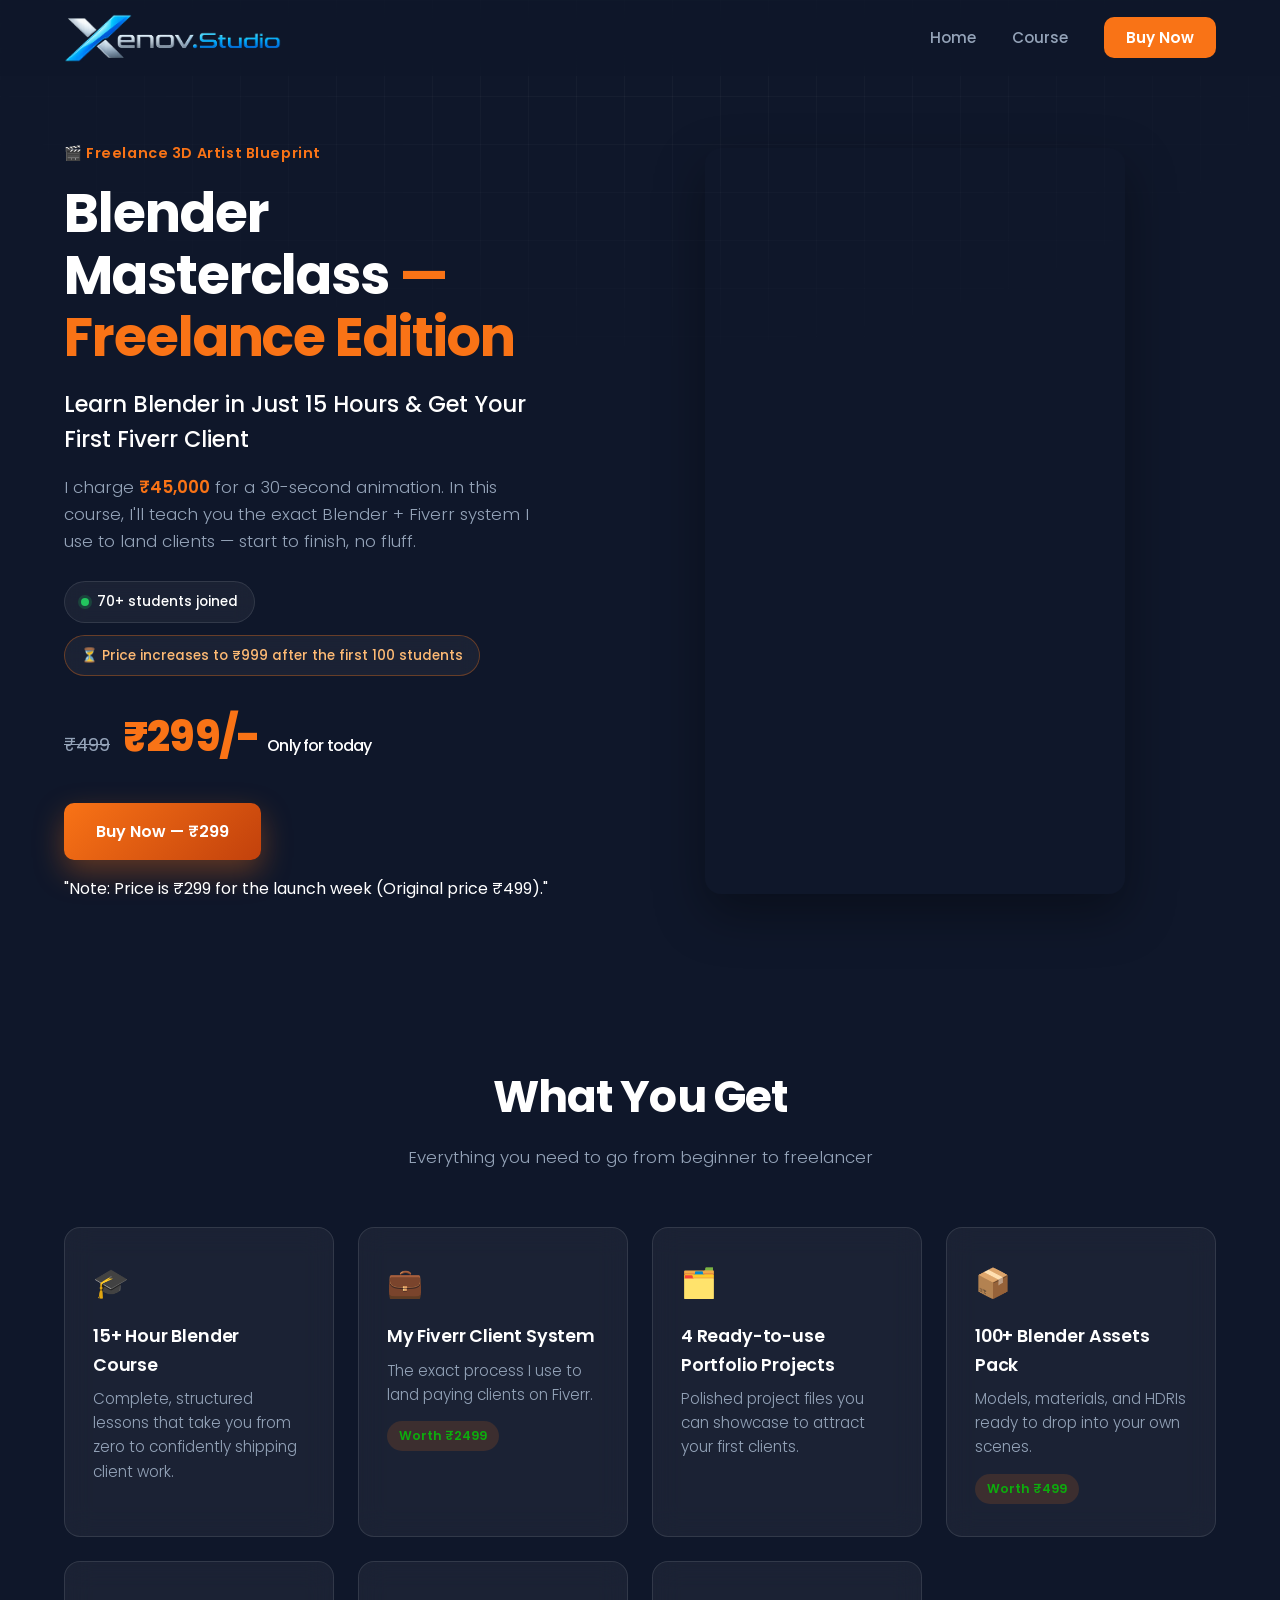
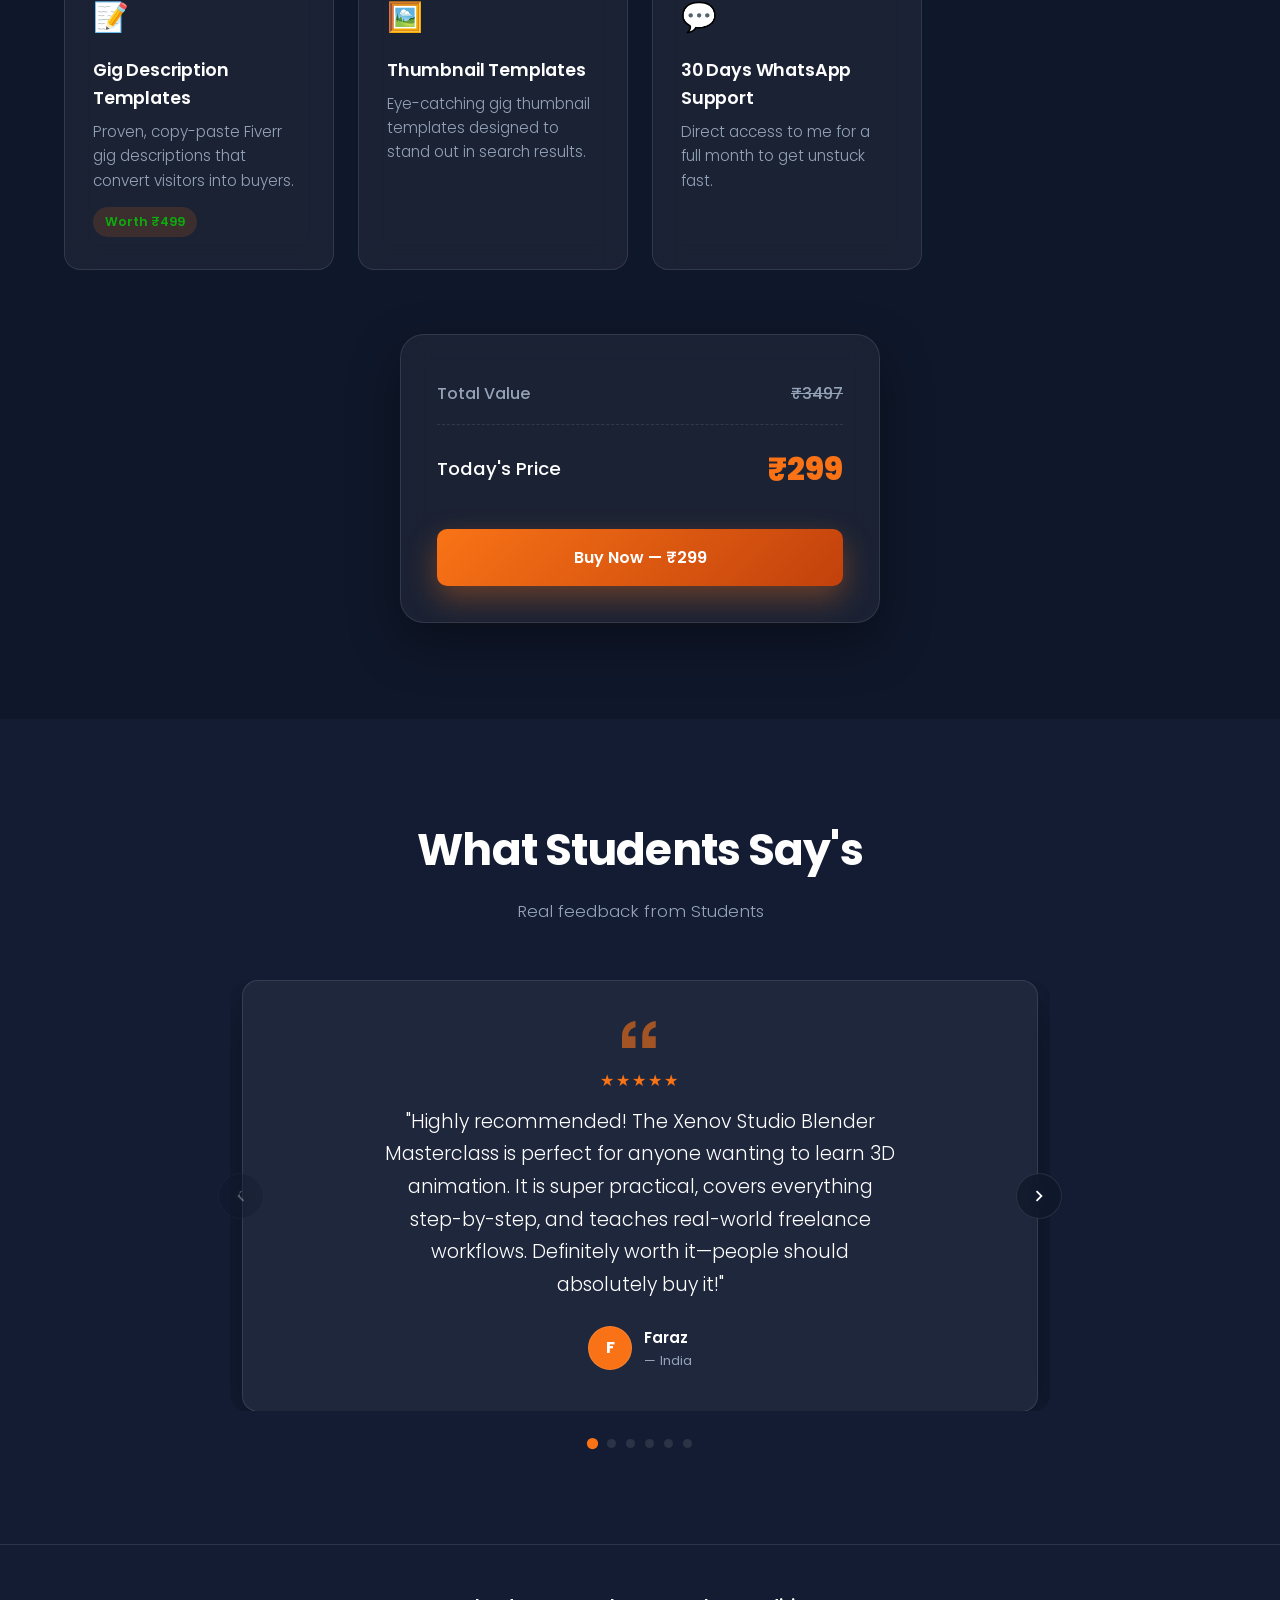
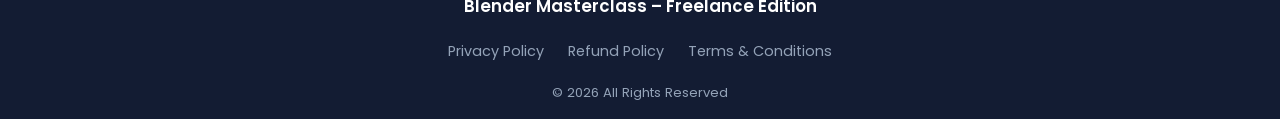
==== commit 9339ce29: "Update old price from ₹1499 to ₹499" ====
--- a/index.html
+++ b/index.html
@@ -105,7 +105,7 @@
           </div>
 
           <div class="price-tag">
-            <span class="price-old">₹1499</span>
+            <span class="price-old">₹499</span>
             <span class="price-new">₹299/- <small>Only for today</small></span>
           </div>
 
